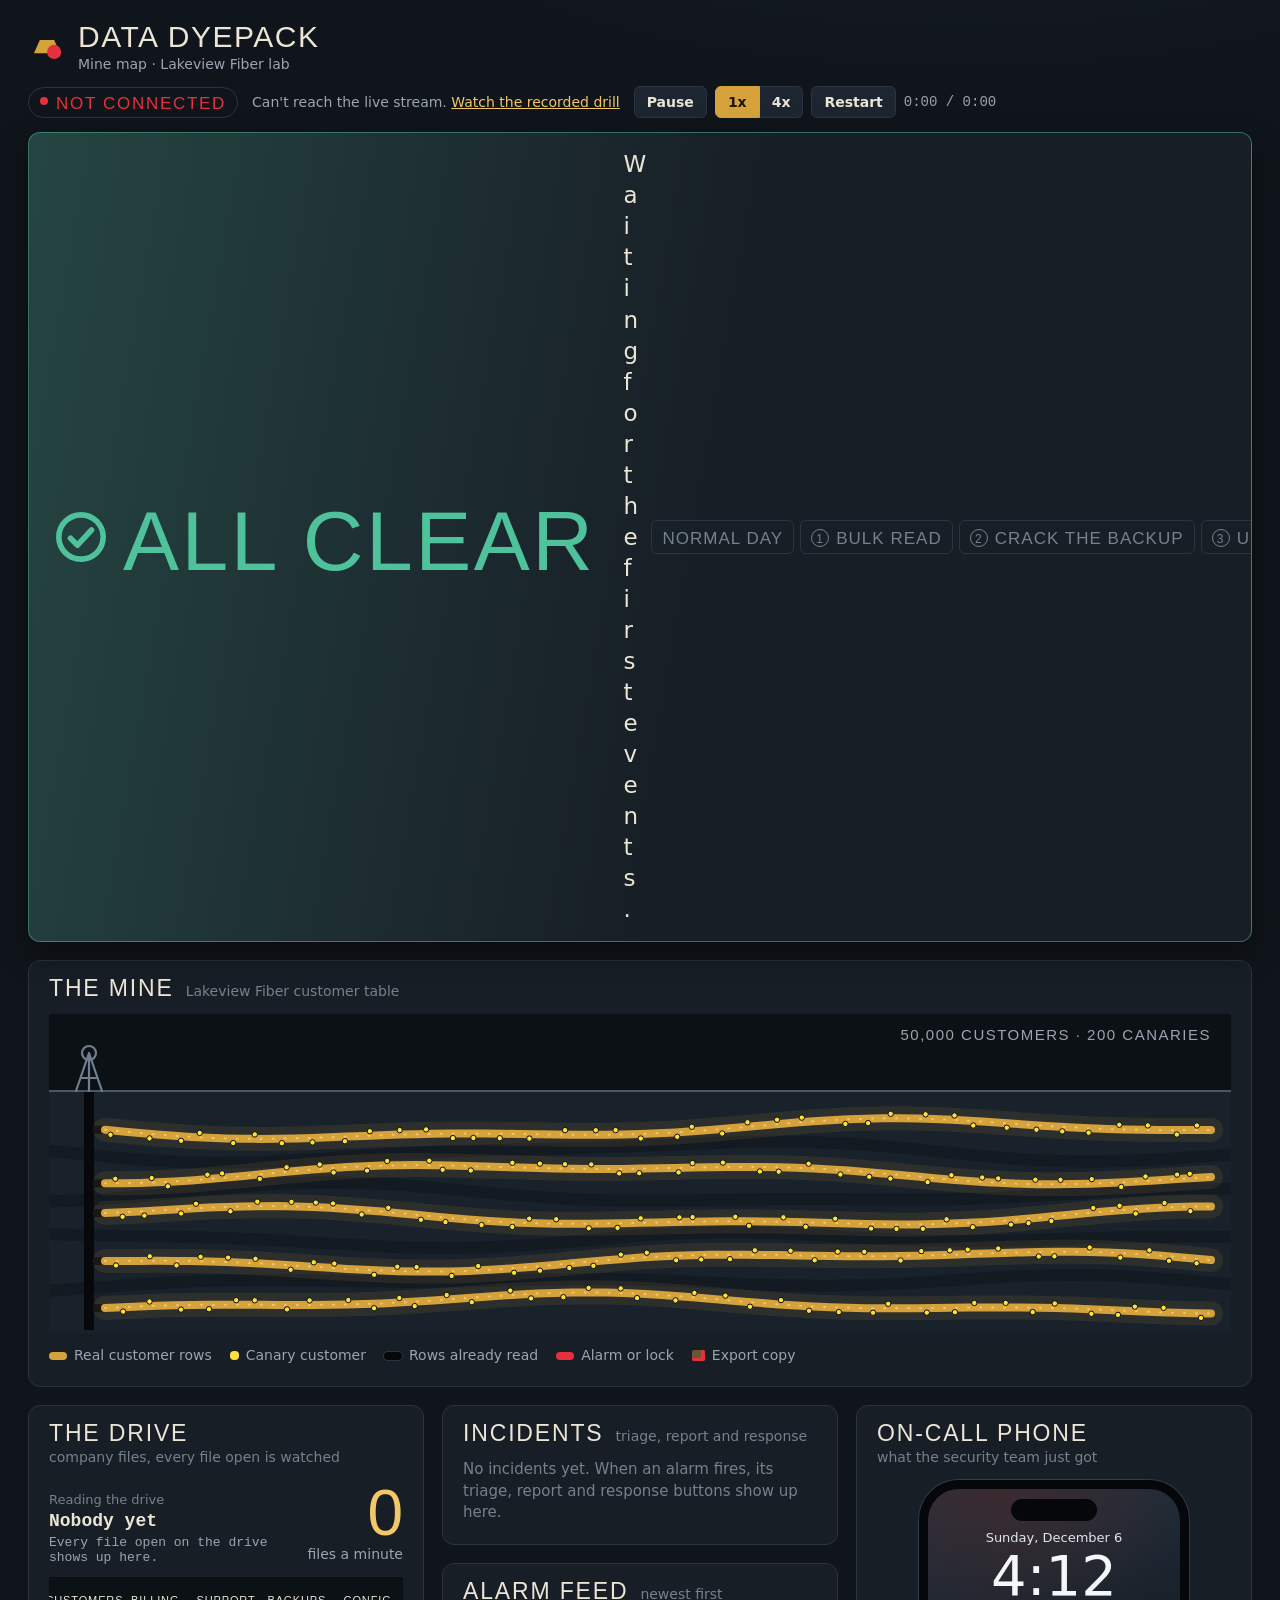
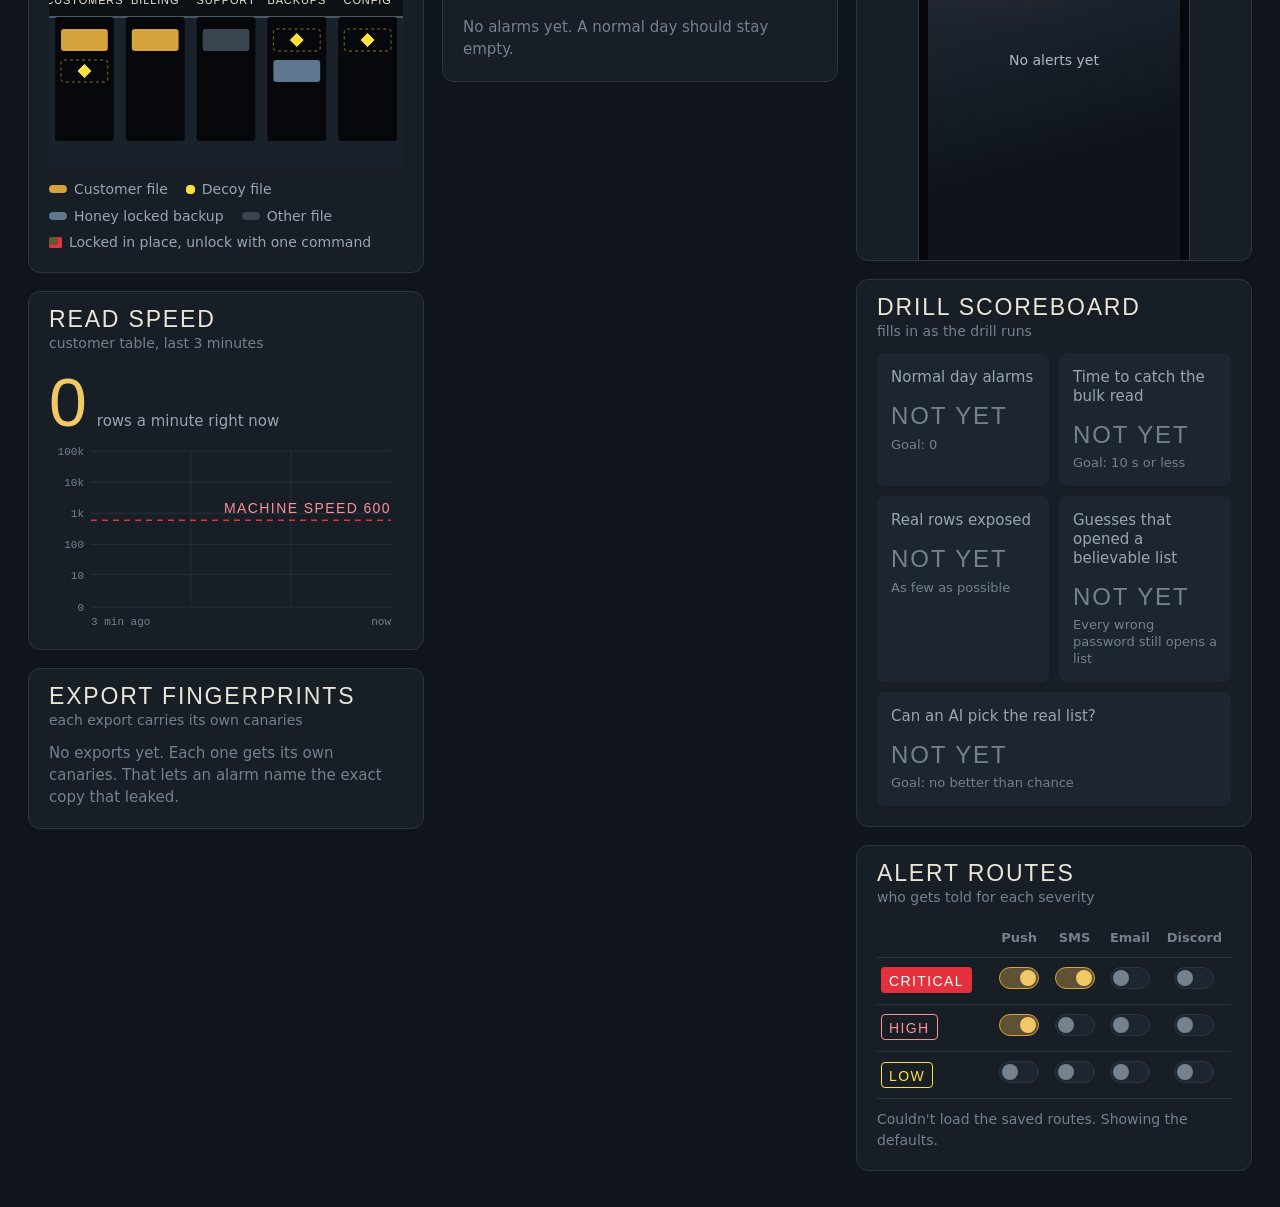
==== dyepack/web/index.html @ f47ebbd5 "feat: add the live mine map" ====
<!doctype html>
<html lang="en">
<head>
  <meta charset="utf-8">
  <meta name="viewport" content="width=device-width, initial-scale=1">
  <title>Data Dyepack mine map</title>
  <meta name="description" content="Live map of a customer table and company drive with canary customers, decoy files, alarms and stained exports.">
  <link rel="icon" href="data:image/svg+xml,%3Csvg xmlns='http://www.w3.org/2000/svg' viewBox='0 0 32 32'%3E%3Crect width='32' height='32' rx='7' fill='%2310151b'/%3E%3Cpath d='M5 22l5-11h12l5 11z' fill='%23d6a23b'/%3E%3Ccircle cx='22' cy='21' r='6' fill='%23e5303d'/%3E%3C/svg%3E">
  <link rel="stylesheet" href="styles.css">
  <script type="module" src="app.js"></script>
</head>
<body>
  <header class="top">
    <div class="brand">
      <svg class="mark" viewBox="0 0 32 32" aria-hidden="true">
        <path class="ingot" d="M5 22l5-11h12l5 11z"/>
        <circle class="dye" cx="22" cy="21" r="6"/>
      </svg>
      <div>
        <h1>Data Dyepack</h1>
        <p>Mine map · Lakeview Fiber lab</p>
      </div>
    </div>
    <div class="mode">
      <span id="conn" class="conn" data-state="connecting">Connecting</span>
      <p id="conn-note" class="conn-note" hidden>Can't reach the live stream. <a href="?replay=1">Watch the recorded drill</a></p>
      <div id="player" class="player" hidden>
        <button id="play" type="button">Pause</button>
        <div class="speeds" role="group" aria-label="Replay speed">
          <button type="button" data-speed="1" aria-pressed="true">1x</button>
          <button type="button" data-speed="4" aria-pressed="false">4x</button>
        </div>
        <button id="restart" type="button">Restart</button>
        <span id="clock" class="clock">0:00 / 0:00</span>
      </div>
    </div>
  </header>

  <section id="status" class="status" data-state="clear" aria-label="Status">
    <div class="lamp" role="status">
      <svg class="icon i-clear" viewBox="0 0 24 24" aria-hidden="true"><circle cx="12" cy="12" r="9.5"/><path d="M7.5 12.5l3 3 6-6.5"/></svg>
      <svg class="icon i-alarm" viewBox="0 0 24 24" aria-hidden="true"><path d="M12 3.5L2.8 19.5h18.4z"/><path d="M12 9.8v4.6M12 17v.4"/></svg>
      <svg class="icon i-locked" viewBox="0 0 24 24" aria-hidden="true"><rect x="5" y="10.5" width="14" height="10" rx="2"/><path d="M8 10.5V7.5a4 4 0 0 1 8 0v3"/></svg>
      <strong id="status-word">All clear</strong>
    </div>
    <p id="status-line" class="status-line" aria-live="polite">Waiting for the first events.</p>
    <ol id="phases" class="phases" aria-label="Drill steps">
      <li data-phase="normal">Normal day</li>
      <li data-phase="heist-1"><b>1</b>Bulk read</li>
      <li data-phase="heist-2"><b>2</b>Crack the backup</li>
      <li data-phase="heist-3"><b>3</b>Use stolen logins</li>
      <li data-phase="agent"><b>4</b>Agent digs the drive</li>
    </ol>
  </section>

  <main class="board">
    <section class="panel mine-panel" aria-labelledby="mine-h">
      <h2 id="mine-h">The mine <small>Lakeview Fiber customer table</small></h2>
      <div id="mine" class="mine"></div>
      <ul class="legend">
        <li><i class="sw gold"></i>Real customer rows</li>
        <li><i class="sw canary"></i>Canary customer</li>
        <li><i class="sw dug"></i>Rows already read</li>
        <li><i class="sw dye"></i>Alarm or lock</li>
        <li><i class="sw crate"></i>Export copy</li>
      </ul>
    </section>

    <div class="cols">
      <div class="col">
        <section class="panel drive-panel" aria-labelledby="drive-h">
          <h2 id="drive-h">The drive <small>company files, every file open is watched</small></h2>
          <div class="proc">
            <div class="proc-who">
              <span class="label">Reading the drive</span>
              <strong id="proc-name">Nobody yet</strong>
              <span id="proc-last" class="who">Every file open on the drive shows up here.</span>
            </div>
            <div class="proc-speed"><strong id="proc-fpm">0</strong><span id="proc-unit">files a minute</span></div>
            <p id="proc-pace" class="pace" hidden></p>
          </div>
          <div id="drive" class="drive"></div>
          <ul class="legend">
            <li><i class="sw gold"></i>Customer file</li>
            <li><i class="sw canary"></i>Decoy file</li>
            <li><i class="sw steel"></i>Honey locked backup</li>
            <li><i class="sw rock"></i>Other file</li>
            <li><i class="sw crate"></i>Locked in place, unlock with one command</li>
          </ul>
        </section>

        <section class="panel speed-panel" aria-labelledby="speed-h">
          <h2 id="speed-h">Read speed <small>customer table, last 3 minutes</small></h2>
          <div class="now"><strong id="rate">0</strong><span>rows a minute right now</span></div>
          <div id="chart" class="chart"></div>
        </section>

        <section class="panel prints-panel" aria-labelledby="prints-h">
          <h2 id="prints-h">Export fingerprints <small>each export carries its own canaries</small></h2>
          <ol id="prints" class="prints"></ol>
          <p id="prints-empty" class="empty">No exports yet. Each one gets its own canaries. That lets an alarm name the exact copy that leaked.</p>
        </section>
      </div>

      <div class="col">
        <section class="panel incident-panel" aria-labelledby="inc-h">
          <h2 id="inc-h">Incidents <small>triage, report and response</small></h2>
          <div id="incidents" class="incidents"></div>
        </section>

        <section class="panel feed-panel" aria-labelledby="feed-h">
          <h2 id="feed-h">Alarm feed <small>newest first</small></h2>
          <ol id="feed" class="feed"></ol>
          <p id="feed-empty" class="empty">No alarms yet. A normal day should stay empty.</p>
        </section>
      </div>

      <div class="col">
        <section class="panel phone-panel" aria-labelledby="phone-h">
          <h2 id="phone-h">On-call phone <small>what the security team just got</small></h2>
          <div class="phone">
            <p id="phone-date" class="phone-date"></p>
            <p id="phone-time" class="phone-time"></p>
            <ol id="phone-notes" class="phone-notes"></ol>
            <p id="phone-empty" class="phone-empty">No alerts yet</p>
          </div>
        </section>

        <section class="panel score-panel" aria-labelledby="score-h">
          <h2 id="score-h">Drill scoreboard <small>fills in as the drill runs</small></h2>
          <div class="tiles">
            <div class="tile" id="t-normal_alarms"><span class="k">Normal day alarms</span><b class="v wait">Not yet</b><span class="n">Goal: 0</span></div>
            <div class="tile" id="t-detect_seconds"><span class="k">Time to catch the bulk read</span><b class="v wait">Not yet</b><span class="n">Goal: 10 s or less</span></div>
            <div class="tile" id="t-rows_exposed"><span class="k">Real rows exposed</span><b class="v wait">Not yet</b><span class="n">As few as possible</span></div>
            <div class="tile" id="t-guesses_cracked"><span class="k">Guesses that opened a believable list</span><b class="v wait">Not yet</b><span class="n">Every wrong password still opens a list</span></div>
            <div class="tile" id="t-ai_pick"><span class="k">Can an AI pick the real list?</span><b class="v wait">Not yet</b><span class="n">Goal: no better than chance</span></div>
          </div>
        </section>

        <section class="panel routes-panel" aria-labelledby="routes-h">
          <h2 id="routes-h">Alert routes <small>who gets told for each severity</small></h2>
          <table class="routes">
            <thead><tr><th scope="col"><span class="sr">Severity</span></th><th scope="col">Push</th><th scope="col">SMS</th><th scope="col">Email</th><th scope="col">Discord</th></tr></thead>
            <tbody id="routes-body"></tbody>
          </table>
          <p id="routes-note" class="empty routes-note"></p>
        </section>
      </div>
    </div>
  </main>

  <div id="bloom" class="bloom" aria-hidden="true"></div>
  <div class="dye-edge" aria-hidden="true"></div>
  <p id="toast" class="toast" role="status" hidden></p>
</body>
</html>
---- dyepack/web/styles.css ----
:root {
  --ground: #10151b;
  --panel: #171e26;
  --panel-2: #1d2630;
  --line: #2a3541;
  --quartz: #ebe5d6;
  --muted: #9aa5b1;
  --faint: #75818d;
  --gold: #d6a23b;
  --gold-hi: #f2c766;
  --canary: #ffe03a;
  --dye: #e5303d;
  --dye-soft: #ff8f97;
  --patina: #4fc29b;
  --steel: #8fb1da;
  --wood: #6c5334;
  --pit: #06080b;
  --sign: "DIN Condensed", "Bahnschrift Condensed", "Bahnschrift", "Avenir Next Condensed", "Roboto Condensed", "Arial Narrow", sans-serif;
  --body: system-ui, -apple-system, "Segoe UI", Roboto, "Helvetica Neue", Arial, sans-serif;
  --mono: ui-monospace, "SF Mono", Menlo, Consolas, monospace;
  color-scheme: dark;
}

* { box-sizing: border-box; }
html { scroll-padding-top: 150px; }

body {
  margin: 0;
  min-height: 100vh;
  background: radial-gradient(1100px 520px at 75% -10%, #1a232e, transparent 70%), var(--ground);
  color: var(--quartz);
  font: 16px/1.45 var(--body);
  -webkit-font-smoothing: antialiased;
}

:focus-visible { outline: 2px solid var(--gold-hi); outline-offset: 2px; }
.sr { position: absolute; width: 1px; height: 1px; overflow: hidden; clip: rect(0 0 0 0); white-space: nowrap; }

/* header */
.top {
  display: flex;
  flex-wrap: wrap;
  align-items: center;
  justify-content: space-between;
  gap: 12px 24px;
  padding: 18px 28px 14px;
}
.brand { display: flex; align-items: center; gap: 12px; }
.mark { width: 38px; height: 38px; flex: none; }
.mark .ingot { fill: var(--gold); }
.mark .dye { fill: var(--dye); }
.brand h1 { margin: 0; padding-top: 4px; font: 400 30px/1 var(--sign); letter-spacing: .05em; text-transform: uppercase; }
.brand p { margin: 2px 0 0; color: var(--muted); font-size: 14px; }

.mode { display: flex; flex-wrap: wrap; align-items: center; gap: 10px 14px; }
.conn {
  position: relative;
  padding: 7px 11px 5px 27px;
  border: 1px solid var(--line);
  border-radius: 999px;
  color: var(--muted);
  font: 400 17px/1 var(--sign);
  letter-spacing: .1em;
  text-transform: uppercase;
}
.conn::before {
  content: "";
  position: absolute;
  left: 11px;
  top: 50%;
  width: 8px;
  height: 8px;
  margin-top: -5px;
  border-radius: 50%;
  background: currentColor;
}
.conn[data-state="live"] { color: var(--patina); }
.conn[data-state="replay"] { color: var(--gold-hi); }
.conn[data-state="retry"], .conn[data-state="down"] { color: var(--dye); }
.conn-note { margin: 0; color: var(--muted); font-size: 14px; }
.conn-note a { color: var(--gold-hi); }

.player { display: flex; flex-wrap: wrap; align-items: center; gap: 8px; }
.player button, .act {
  padding: 8px 12px;
  border: 1px solid var(--line);
  border-radius: 6px;
  background: var(--panel-2);
  color: var(--quartz);
  font: 600 14px/1 var(--body);
  cursor: pointer;
}
.player button:hover, .act:hover:not(:disabled) { border-color: var(--muted); }
.speeds { display: flex; }
.speeds button:first-child { border-radius: 6px 0 0 6px; }
.speeds button:last-child { border-left: 0; border-radius: 0 6px 6px 0; }
.speeds button[aria-pressed="true"] { border-color: var(--gold); background: var(--gold); color: #1d1405; }
.clock { min-width: 96px; color: var(--muted); font: 14px var(--mono); font-variant-numeric: tabular-nums; }

/* status band: the one loud thing on the page */
.status {
  --c: var(--patina);
  position: sticky;
  top: 10px;
  z-index: 5;
  overflow: hidden;
  display: grid;
  grid-template-columns: auto minmax(0, 1fr) auto;
  align-items: center;
  gap: 10px 28px;
  margin: 0 28px;
  padding: 16px 24px;
  border: 1px solid color-mix(in srgb, var(--c) 50%, transparent);
  border-radius: 12px;
  background: linear-gradient(100deg, color-mix(in srgb, var(--c) 24%, var(--panel)), var(--panel) 55%);
  box-shadow: 0 12px 32px rgba(0, 0, 0, .45);
}
.status[data-state="locked"] { --c: var(--steel); }
.status[data-state="alarm"] {
  --c: var(--dye);
  background: linear-gradient(100deg, var(--dye), color-mix(in srgb, var(--dye) 45%, var(--panel)) 70%);
}
.status > * { position: relative; z-index: 1; }
.status::before {
  content: "";
  position: absolute;
  inset: -60% -10%;
  background: radial-gradient(circle at 12% 50%, #ff4d58 0 14%, transparent 42%);
  opacity: 0;
  pointer-events: none;
}
.status.burst::before { animation: burst 1.2s ease-out; }
@keyframes burst {
  from { opacity: 1; transform: scale(.3); }
  to { opacity: 0; transform: scale(1.8); }
}

.lamp { display: flex; align-items: center; gap: 14px; color: var(--c); }
.status[data-state="alarm"] .lamp { color: #fff; }
.lamp strong { padding-top: 8px; font: 400 84px/.9 var(--sign); letter-spacing: .03em; text-transform: uppercase; white-space: nowrap; }
.icon { display: none; width: 56px; height: 56px; fill: none; stroke: currentColor; stroke-width: 2.4; stroke-linecap: round; stroke-linejoin: round; }
.status[data-state="clear"] .i-clear,
.status[data-state="alarm"] .i-alarm,
.status[data-state="locked"] .i-locked { display: block; }
.status[data-state="alarm"] .i-alarm { animation: throb 1s ease-in-out infinite; }
@keyframes throb { 50% { transform: scale(1.12); } }
.status-line { margin: 0; font-size: 23px; line-height: 1.35; overflow-wrap: anywhere; }

.phases { display: flex; gap: 6px; margin: 0; padding: 0; list-style: none; }
.phases li {
  display: flex;
  align-items: center;
  gap: 7px;
  padding: 8px 10px 6px;
  border: 1px solid var(--line);
  border-radius: 6px;
  color: var(--faint);
  font: 400 17px/1 var(--sign);
  letter-spacing: .06em;
  text-transform: uppercase;
  white-space: nowrap;
}
.phases b {
  display: inline-grid;
  place-items: center;
  width: 18px;
  height: 18px;
  padding-top: 2px;
  border: 1px solid currentColor;
  border-radius: 50%;
  font-weight: 400;
  font-size: 12px;
}
.phases li[data-state="now"] { border-color: var(--quartz); background: rgba(255, 255, 255, .09); color: var(--quartz); }
.phases li[data-state="done"] { color: var(--muted); }
.phases li[data-state="done"]::after { content: "✓"; color: var(--patina); font: 600 14px/1 var(--body); }
.status[data-state="alarm"] .phases li { border-color: rgba(255, 255, 255, .35); color: rgba(255, 255, 255, .72); }
.status[data-state="alarm"] .phases li[data-state="now"] { border-color: #fff; color: #fff; }
.status[data-state="alarm"] .phases li[data-state="done"]::after { color: #fff; }

/* the burst moment */
.bloom {
  position: fixed;
  inset: 0;
  z-index: 6;
  opacity: 0;
  background: radial-gradient(circle at 14% 14%, rgba(229, 48, 61, .6), rgba(229, 48, 61, .22) 32%, transparent 66%);
  transform-origin: 14% 14%;
  pointer-events: none;
}
.bloom.go { animation: bloom 1.3s ease-out; }
@keyframes bloom {
  0% { opacity: 0; transform: scale(.35); }
  15% { opacity: 1; }
  100% { opacity: 0; transform: scale(1.5); }
}
.dye-edge { position: fixed; inset: 0; z-index: 4; pointer-events: none; transition: box-shadow .5s; }
body[data-mood="alarm"] .dye-edge {
  box-shadow: inset 0 0 90px 12px color-mix(in srgb, var(--dye) 55%, transparent);
  animation: seep 2.4s ease-in-out infinite;
}
@keyframes seep { 50% { box-shadow: inset 0 0 60px 4px color-mix(in srgb, var(--dye) 35%, transparent); } }
.boom { fill: none; stroke: var(--dye); stroke-width: 5; opacity: 0; transform-box: fill-box; transform-origin: center; animation: boom 1.2s ease-out; }
@keyframes boom {
  from { opacity: 1; transform: scale(.4); }
  to { opacity: 0; transform: scale(5); }
}
.tile.pop .v { transform-origin: left center; animation: pop .55s cubic-bezier(.2, 1.4, .4, 1); }
@keyframes pop { from { opacity: 0; transform: scale(.5); } }

/* board */
.board { display: grid; gap: 18px; padding: 18px 28px 36px; }
.cols { display: grid; grid-template-columns: repeat(3, minmax(0, 1fr)); align-items: start; gap: 18px; }
.col { display: grid; gap: 18px; min-width: 0; }

.panel { min-width: 0; padding: 16px 20px 20px; border: 1px solid var(--line); border-radius: 12px; background: var(--panel); }
.panel h2 {
  display: flex;
  flex-wrap: wrap;
  align-items: baseline;
  gap: 4px 12px;
  margin: 0 0 14px;
  font: 400 23px/1 var(--sign);
  letter-spacing: .08em;
  text-transform: uppercase;
}
.panel h2 small { color: var(--faint); font: 14px/1.2 var(--body); letter-spacing: 0; text-transform: none; }
.empty { margin: 0; color: var(--faint); font-size: 15px; }

.legend { display: flex; flex-wrap: wrap; gap: 6px 18px; margin: 12px 0 0; padding: 0; list-style: none; color: var(--muted); font-size: 14px; }
.legend li { display: flex; align-items: center; gap: 7px; }
.sw { display: inline-block; width: 18px; height: 8px; border-radius: 4px; }
.sw.gold { background: var(--gold); }
.sw.canary { width: 9px; height: 9px; background: var(--canary); }
.sw.dug { background: var(--pit); box-shadow: 0 0 0 1px var(--line); }
.sw.dye { background: var(--dye); }
.sw.steel { background: #5f7690; }
.sw.rock { background: #3a4552; }
.sw.crate { width: 13px; height: 11px; border-radius: 2px; background: var(--wood); box-shadow: inset -4px -3px 0 var(--dye); }

/* shared bits of the two mine drawings */
.sky { fill: #0c1116; }
.rock { fill: #19212a; }
.ground { stroke: #4a5866; stroke-width: 2; }
.shaft { fill: var(--pit); }
.crate .box { fill: var(--wood); stroke: #3d2f1d; stroke-width: 1.5; }
.crate .plank { stroke: #4f3d26; stroke-width: 1.2; }
.crate .stain { fill: var(--dye); opacity: 0; transform-box: fill-box; transform-origin: center; }
.crate.leaked .stain, .file.sealed .stain { opacity: .92; animation: splat .6s cubic-bezier(.2, 1.6, .4, 1); }
@keyframes splat { from { transform: scale(.1); } }

/* the mine */
.mine { min-height: 250px; }
.mine svg, .drive svg { display: block; width: 100%; height: auto; }
.strata { fill: none; stroke: #131a22; stroke-width: 12; }
.adit { stroke: var(--pit); stroke-width: 8; }
.headframe { fill: none; stroke: #6f7f8f; stroke-width: 2.2; stroke-linecap: round; stroke-linejoin: round; }
.vein-glow { fill: none; stroke: var(--gold); stroke-width: 24; stroke-linecap: round; opacity: .1; }
.vein { fill: none; stroke: var(--gold); stroke-width: 8; stroke-linecap: round; }
.vein-fleck { fill: none; stroke: var(--gold-hi); stroke-width: 2; stroke-linecap: round; stroke-dasharray: 1 11; }
.narrow .vein { stroke-width: 5; }
.narrow .vein-glow { stroke-width: 14; }
.dug { fill: none; stroke: var(--pit); stroke-width: 15; stroke-linecap: round; }
.narrow .dug { stroke-width: 10; }
.head.digging { fill: var(--quartz); }
.head.alarmed, .head.locked, .gate { fill: var(--dye); }
.tag { font: 600 12px var(--mono); paint-order: stroke; stroke: var(--pit); stroke-width: 4px; stroke-linejoin: round; fill: var(--dye-soft); }
.canary { fill: var(--canary); stroke: #0b0f13; stroke-width: 1; }
.canary.hit { fill: #fff7c4; stroke: var(--dye); stroke-width: 1.8; }
.canary.flash, .file.fired .mark { animation: chirp 1.4s ease-out; transform-box: fill-box; transform-origin: center; }
@keyframes chirp {
  15% { transform: scale(3.2); fill: #fff; }
  100% { transform: scale(1); }
}
.sky-label { fill: var(--muted); font: 400 15px/1 var(--sign); letter-spacing: .1em; text-transform: uppercase; }
.narrow .sky-label { font-size: 12px; }
.crate .stencil { fill: #ecd9ae; font: 400 13px/1 var(--sign); letter-spacing: .06em; }
.narrow .crate .stencil { font-size: 10px; }
.crate .note { fill: var(--dye); font: 400 15px/1 var(--sign); letter-spacing: .1em; }
.narrow .crate .note { font-size: 12px; }
.crate.cracking .box { stroke: var(--gold-hi); }
.crate.cracking .note { fill: var(--gold-hi); animation: blink 1s steps(2, start) infinite; }
@keyframes blink { 50% { opacity: .35; } }

/* the drive */
.proc { display: grid; grid-template-columns: minmax(0, 1fr) auto; align-items: end; gap: 4px 16px; margin-bottom: 12px; }
.proc .label { display: block; color: var(--faint); font-size: 13px; }
.proc-who strong { display: block; font: 600 18px/1.3 var(--mono); overflow-wrap: anywhere; }
.proc-who .who { display: block; margin-top: 2px; }
.proc-speed { text-align: right; }
.proc-speed strong { display: block; padding-top: 5px; color: var(--gold-hi); font: 400 64px/.9 var(--sign); font-variant-numeric: tabular-nums; }
.proc-speed strong.over { color: var(--dye); }
.proc-speed span { color: var(--muted); font-size: 14px; }
.pace { grid-column: 1 / -1; margin: 6px 0 0; font-weight: 600; }
.pace[data-pace="machine"] { color: var(--dye-soft); }
.pace[data-pace="human"] { color: var(--patina); }
.drive { min-height: 190px; }
.sign { fill: var(--quartz); font: 400 14px/1 var(--sign); letter-spacing: .08em; text-transform: uppercase; }
.narrow .sign { font-size: 11px; }
.file .ore { fill: #3a4552; }
.file.data .ore { fill: var(--gold); }
.file.locked .ore { fill: #5f7690; }
.file.decoy .ore { fill: none; stroke: color-mix(in srgb, var(--canary) 50%, transparent); stroke-dasharray: 3 3; }
.file .mark { display: none; fill: var(--canary); stroke: #0b0f13; stroke-width: 1; }
.file.decoy .mark { display: inline; }
.file.opened .ore { stroke: #fff; stroke-width: 1.5; stroke-dasharray: none; }
.file.fired .ore { stroke: var(--dye); stroke-width: 2; stroke-dasharray: none; }
.file.fired .mark { fill: #fff7c4; stroke: var(--dye); stroke-width: 2; }
.file.ping .ore { animation: ping .8s ease-out; }
@keyframes ping { 25% { filter: brightness(1.9) drop-shadow(0 0 6px #fff); } }
.file .crate { display: none; }
.file.sealed .crate { display: inline; }
.file.sealed .ore { display: none; }
.file .dye-tag { display: none; fill: #fff; font: 400 11px/1 var(--sign); letter-spacing: .08em; paint-order: stroke; stroke: #3d2f1d; stroke-width: 3px; }
.file.sealed .dye-tag { display: inline; }
.narrow .file .dye-tag { font-size: 9px; }
.sealed-tag { display: none; fill: var(--dye); font: 400 13px/1 var(--sign); letter-spacing: .12em; }
.folder.sealed .sealed-tag { display: inline; }
.folder.sealed .sign { fill: var(--dye-soft); }
.folder.sealed .shaft { stroke: var(--dye); stroke-width: 2; }
.ring { fill: none; stroke: var(--dye); stroke-width: 6; opacity: 0; transform-box: fill-box; transform-origin: center; }
.folder.burst .ring { animation: ring 1.1s ease-out; }
@keyframes ring {
  from { opacity: 1; transform: scale(.3); }
  to { opacity: 0; transform: scale(4); }
}

/* read speed */
.now { display: flex; flex-wrap: wrap; align-items: baseline; gap: 4px 10px; margin-bottom: 6px; }
.now strong { padding-top: 6px; color: var(--gold-hi); font: 400 68px/.9 var(--sign); font-variant-numeric: tabular-nums; }
.now strong.over { color: var(--dye); }
.now span { color: var(--muted); font-size: 15px; }
.chart { height: 190px; }
.chart svg { display: block; }
.chart .grid { stroke: #25303b; stroke-width: 1; }
.chart .tick { fill: var(--faint); font: 11px var(--mono); }
.chart .limit { stroke: var(--dye); stroke-width: 1.5; stroke-dasharray: 6 5; }
.chart .limit-label { fill: var(--dye-soft); font: 400 14px/1 var(--sign); letter-spacing: .1em; text-transform: uppercase; }
.chart .line { fill: none; stroke-width: 2.5; stroke-linejoin: round; }
.chart .area { opacity: .22; }

/* chips, used everywhere */
.chip { padding: 5px 7px 3px; border: 1px solid currentColor; border-radius: 4px; font: 400 14px/1 var(--sign); letter-spacing: .1em; text-transform: uppercase; white-space: nowrap; }
.chip.critical, .chip.leaked, .chip.sealed { border-color: var(--dye); background: var(--dye); color: #fff; }
.chip.high { color: var(--dye-soft); }
.chip.low { color: var(--canary); }
.chip.info, .chip.src-template { color: var(--muted); }
.chip.lock, .chip.action { border-color: var(--steel); background: var(--steel); color: #0e1620; }
.chip.clean { color: var(--patina); }
.chip.src-databricks { color: var(--gold-hi); }

/* alarm feed */
.feed { display: grid; gap: 10px; max-height: 560px; margin: 0; padding: 0 4px 0 0; overflow: auto; list-style: none; }
.item { --c: var(--line); padding: 10px 14px 12px; border-left: 4px solid var(--c); border-radius: 4px 8px 8px 4px; background: var(--panel-2); }
.item.high, .item.critical, .item.sealed { --c: var(--dye); }
.item.low { --c: var(--canary); }
.item.lock, .item.action { --c: var(--steel); }
.item.new, .note.new { animation: drop .45s ease-out; }
@keyframes drop { from { opacity: 0; transform: translateY(-8px); } }
.item-top { display: flex; align-items: center; gap: 10px; margin-bottom: 6px; }
.item-top time { margin-left: auto; color: var(--faint); font: 13px var(--mono); }
.inc { color: var(--muted); font: 13px var(--mono); }
.what { margin: 0; font-size: 18px; font-weight: 600; line-height: 1.3; }
.why { margin: 4px 0 0; color: #d9d3c4; font-size: 15px; }
.who { margin: 6px 0 0; color: var(--muted); font: 13px var(--mono); overflow-wrap: anywhere; }

/* incidents: triage, report, respond */
.incidents { display: grid; gap: 14px; }
.incident { display: grid; gap: 12px; }
.incident.dismissed { opacity: .6; }
.inc-head { display: flex; flex-wrap: wrap; align-items: center; gap: 8px 10px; }
.inc-head strong { padding-top: 3px; font: 400 30px/1 var(--sign); letter-spacing: .04em; text-transform: uppercase; }
.inc-state { margin-left: auto; color: var(--muted); font-size: 14px; }
.triage { padding: 12px 14px 14px; border: 1px solid var(--line); border-radius: 8px; background: var(--panel-2); }
.triage-title { margin: 0 0 10px; color: var(--gold-hi); font: 400 16px/1 var(--sign); letter-spacing: .12em; text-transform: uppercase; }
.facts { display: grid; grid-template-columns: max-content minmax(0, 1fr); gap: 7px 14px; margin: 0; }
.facts dt { padding-top: 2px; color: var(--faint); font-size: 13px; }
.facts dd { margin: 0; font-size: 15px; line-height: 1.35; }
.facts dd.machine { color: var(--dye-soft); font-size: 18px; font-weight: 600; }
.facts dd.human { color: var(--patina); }
.meta { display: flex; flex-wrap: wrap; align-items: center; gap: 8px 12px; color: var(--faint); font: 13px var(--mono); }
.report h3 { margin: 10px 0 8px; font-size: 20px; line-height: 1.25; }
.report p { margin: 0; color: #d9d3c4; line-height: 1.55; white-space: pre-line; }
.respond { display: flex; flex-wrap: wrap; gap: 8px; }
.act.lock, .act.revoke { border-color: color-mix(in srgb, var(--dye) 55%, var(--line)); }
.act.suggested { border-color: var(--gold); color: var(--gold-hi); }
.act:disabled { cursor: default; color: var(--faint); }
.act.done { border-color: color-mix(in srgb, var(--patina) 50%, var(--line)); color: var(--patina); }
details.incident { padding-top: 12px; border-top: 1px solid var(--line); }
details.incident > summary { color: var(--muted); font-size: 14px; cursor: pointer; }
details.incident[open] > summary { margin-bottom: 4px; }

/* on-call phone */
.phone-panel { padding-bottom: 0; overflow: hidden; }
.phone {
  position: relative;
  width: min(270px, 100%);
  height: 380px;
  margin: 0 auto;
  padding: 40px 12px 0;
  border: 9px solid #05070a;
  border-bottom: 0;
  border-radius: 40px 40px 0 0;
  background: radial-gradient(260px 200px at 30% 0%, #3b2a2f, transparent 70%), linear-gradient(165deg, #263240, #0f141a 70%);
  box-shadow: 0 0 0 1px #313d4a;
}
.phone::before {
  content: "";
  position: absolute;
  top: 10px;
  left: 50%;
  width: 86px;
  height: 22px;
  margin-left: -43px;
  border-radius: 12px;
  background: #05070a;
}
.phone-date { margin: 0; color: #dfe6ee; font-size: 13px; text-align: center; }
.phone-time { margin: 0 0 14px; color: #f4f7fa; font: 300 56px/1.05 var(--body); text-align: center; font-variant-numeric: tabular-nums; }
.phone-notes { display: grid; gap: 8px; margin: 0; padding: 0; list-style: none; }
.note { padding: 9px 11px 10px; border-radius: 14px; background: rgba(235, 240, 245, .14); color: #f4f7fa; }
.note-top { display: flex; justify-content: space-between; gap: 8px; color: #c9d2db; font-size: 11px; letter-spacing: .04em; text-transform: uppercase; }
.note-top .app::before { content: ""; display: inline-block; width: 12px; height: 12px; margin-right: 6px; border-radius: 3px; background: var(--dye); vertical-align: -2px; }
.note.sms .app::before { background: var(--patina); }
.note.email .app::before { background: var(--steel); }
.note.discord .app::before { background: #7f8cff; }
.note-title { margin: 4px 0 2px; font-size: 14px; font-weight: 600; }
.note-body { display: -webkit-box; margin: 0; overflow: hidden; color: #e6ebf0; font-size: 13px; line-height: 1.35; -webkit-line-clamp: 3; -webkit-box-orient: vertical; }
.note-status { margin: 6px 0 0; color: #aeb9c4; font-size: 11px; }
.note.failed .note-status { color: var(--dye-soft); }
.phone-empty { margin: 30px 0 0; color: #aeb9c4; font-size: 14px; text-align: center; }

/* drill scoreboard */
.tiles { display: grid; grid-template-columns: repeat(2, minmax(0, 1fr)); gap: 10px; }
.tile {
  display: flex;
  flex-direction: column;
  gap: 6px;
  padding: 12px 14px 14px;
  border-top: 3px solid transparent;
  border-radius: 8px;
  background: var(--panel-2);
}
.tile:last-child { grid-column: 1 / -1; }
.tile .k { color: var(--muted); font-size: 15px; line-height: 1.25; }
.tile .v { padding-top: 6px; font: 400 66px/.9 var(--sign); font-variant-numeric: tabular-nums; }
.tile .v.wait { padding: 12px 0 4px; color: var(--faint); font-size: 24px; letter-spacing: .08em; text-transform: uppercase; }
.tile .n { color: var(--faint); font-size: 13px; line-height: 1.3; }
.tile[data-verdict="pass"] { border-top-color: var(--patina); }
.tile[data-verdict="pass"] .v { color: var(--patina); }
.tile[data-verdict="fail"] { border-top-color: var(--dye); }
.tile[data-verdict="fail"] .v { color: var(--dye); }

/* alert routes */
.routes { width: 100%; border-collapse: collapse; }
.routes th, .routes td { padding: 9px 4px; border-bottom: 1px solid var(--line); text-align: center; }
.routes thead th { color: var(--faint); font-size: 13px; font-weight: 600; }
.routes tbody th { text-align: left; }
.switch { position: relative; display: inline-block; width: 40px; height: 22px; cursor: pointer; }
.switch input { position: absolute; inset: 0; width: 100%; height: 100%; margin: 0; opacity: 0; cursor: pointer; }
.switch span { position: absolute; inset: 0; border: 1px solid var(--line); border-radius: 999px; background: var(--panel-2); transition: background .15s; }
.switch span::after { content: ""; position: absolute; top: 2px; left: 2px; width: 16px; height: 16px; border-radius: 50%; background: var(--faint); transition: transform .15s; }
.switch input:checked + span { border-color: var(--gold); background: color-mix(in srgb, var(--gold) 35%, var(--panel-2)); }
.switch input:checked + span::after { background: var(--gold-hi); transform: translateX(18px); }
.switch input:focus-visible + span { outline: 2px solid var(--gold-hi); outline-offset: 2px; }
.routes-note { margin-top: 10px; font-size: 14px; }

/* export fingerprints */
.prints { display: grid; grid-template-columns: repeat(auto-fill, minmax(220px, 1fr)); gap: 10px; margin: 0; padding: 0; list-style: none; }
.print { padding: 12px 14px; border-left: 4px solid var(--wood); border-radius: 4px 8px 8px 4px; background: var(--panel-2); }
.print.leaked { border-left-color: var(--dye); background: color-mix(in srgb, var(--dye) 12%, var(--panel-2)); }
.print-top { display: flex; align-items: center; justify-content: space-between; gap: 10px; }
.print-top strong { padding-top: 3px; font: 400 28px/1 var(--sign); letter-spacing: .04em; text-transform: uppercase; }
.print p { margin: 6px 0 0; font-size: 15px; }
.print .who { font-size: 13px; }
.print .trace { color: var(--dye-soft); font-weight: 600; }

.toast {
  position: fixed;
  left: 50%;
  bottom: 20px;
  z-index: 10;
  max-width: calc(100% - 32px);
  margin: 0;
  padding: 10px 16px;
  border-radius: 8px;
  background: var(--quartz);
  color: var(--ground);
  font-weight: 600;
  box-shadow: 0 8px 24px rgba(0, 0, 0, .45);
  transform: translateX(-50%);
}

/* smaller screens */
@media (max-width: 1180px) {
  .status { grid-template-columns: auto minmax(0, 1fr); }
  .phases { grid-column: 1 / -1; }
}
@media (max-width: 1100px) {
  .cols { display: flex; flex-direction: column; }
  .col { display: contents; }
  .score-panel { order: 1; }
  .drive-panel { order: 2; }
  .incident-panel { order: 3; }
  .phone-panel { order: 4; }
  .feed-panel { order: 5; }
  .speed-panel { order: 6; }
  .prints-panel { order: 7; }
  .routes-panel { order: 8; }
}
@media (max-width: 860px) {
  .top { padding: 14px 16px 12px; }
  html { scroll-padding-top: 16px; }
  .status { position: relative; top: auto; grid-template-columns: minmax(0, 1fr); gap: 10px; margin: 0 16px; padding: 14px 16px; }
  .phases { flex-wrap: wrap; }
  .lamp strong { font-size: 58px; }
  .icon { width: 44px; height: 44px; }
  .status-line { font-size: 18px; }
  .board, .cols { gap: 14px; }
  .board { padding: 14px 16px 28px; }
  .feed { max-height: 440px; }
}
@media (max-width: 480px) {
  .panel { padding: 14px 14px 16px; }
  .phone-panel { padding-bottom: 0; }
  .brand h1 { font-size: 26px; }
  .tile .v { font-size: 50px; }
  .now strong, .proc-speed strong { font-size: 54px; }
  .phases li { padding: 7px 8px 5px; font-size: 14px; }
  .facts { grid-template-columns: minmax(0, 1fr); gap: 2px; }
  .proc { grid-template-columns: minmax(0, 1fr); }
  .proc-speed { text-align: left; }
  .facts dd { margin-bottom: 6px; }
}

@media (prefers-reduced-motion: reduce) {
  *, *::before, *::after { animation: none !important; transition: none !important; }
}
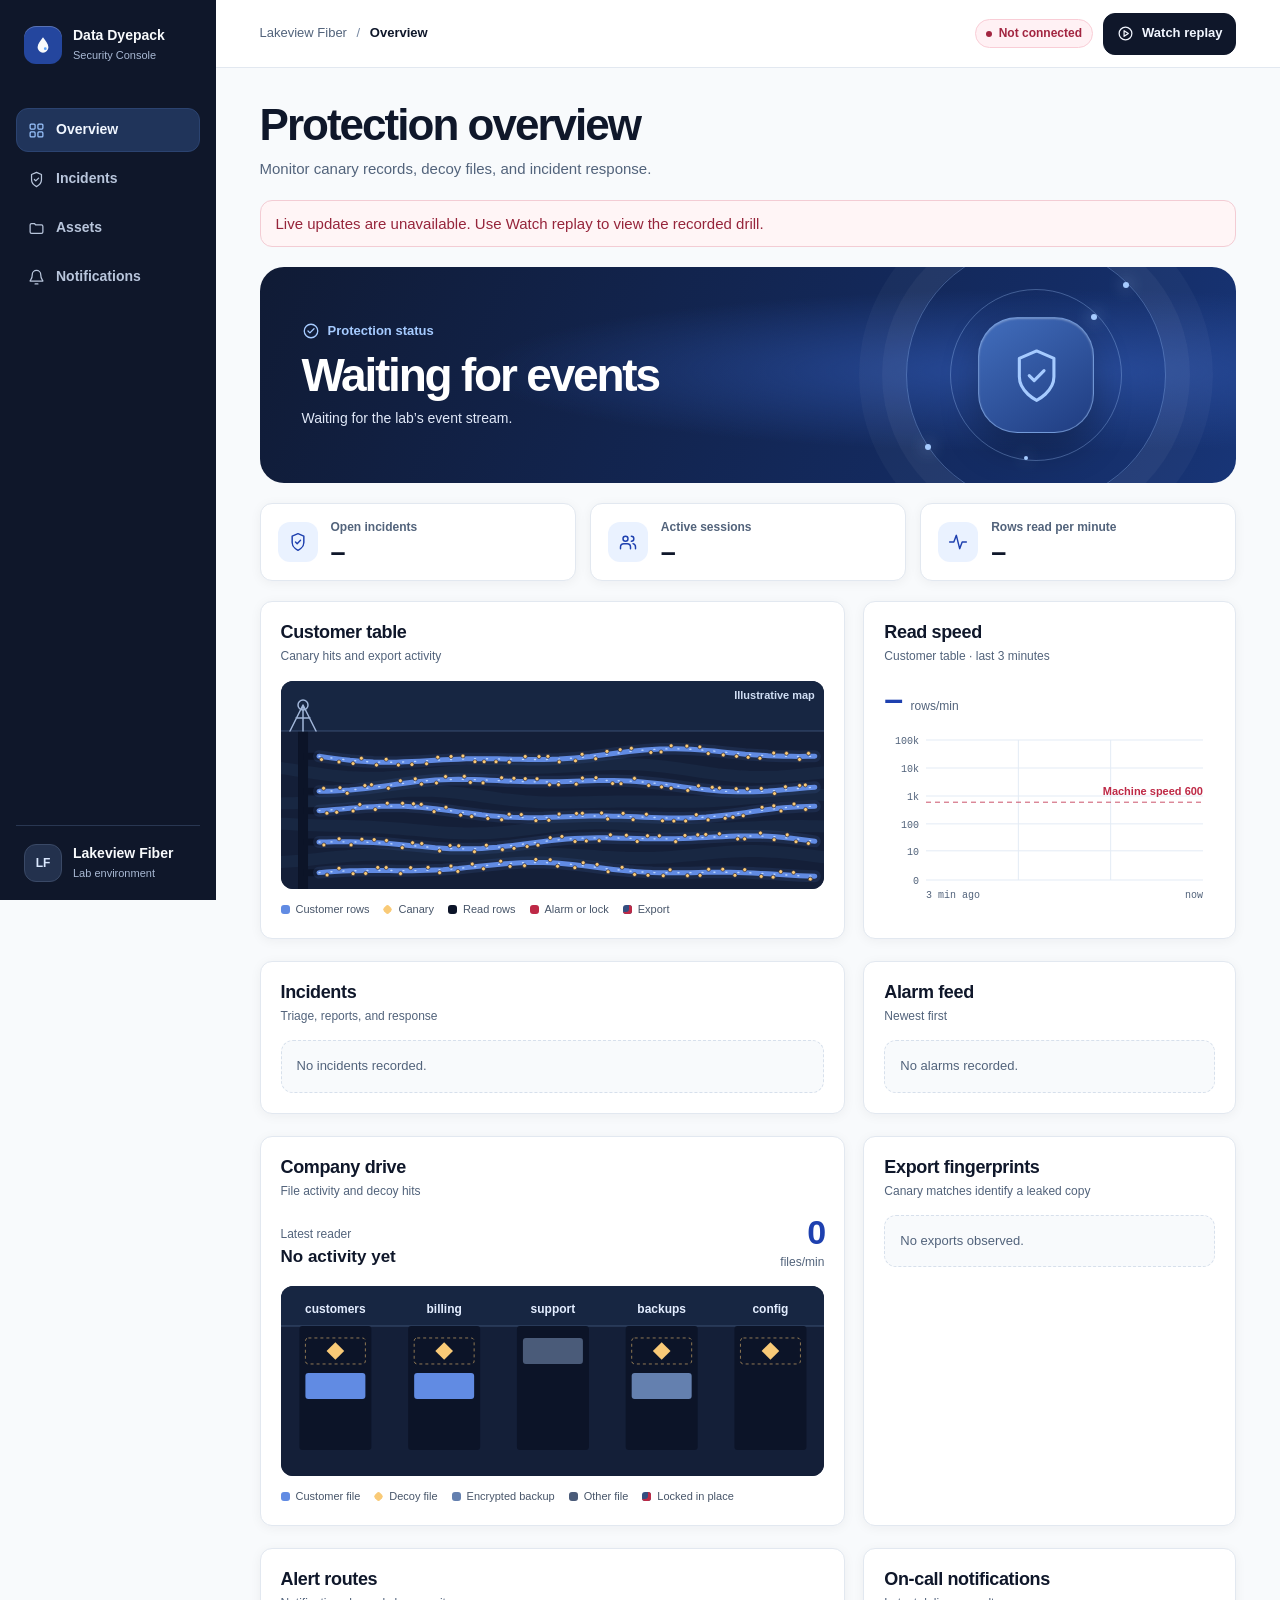
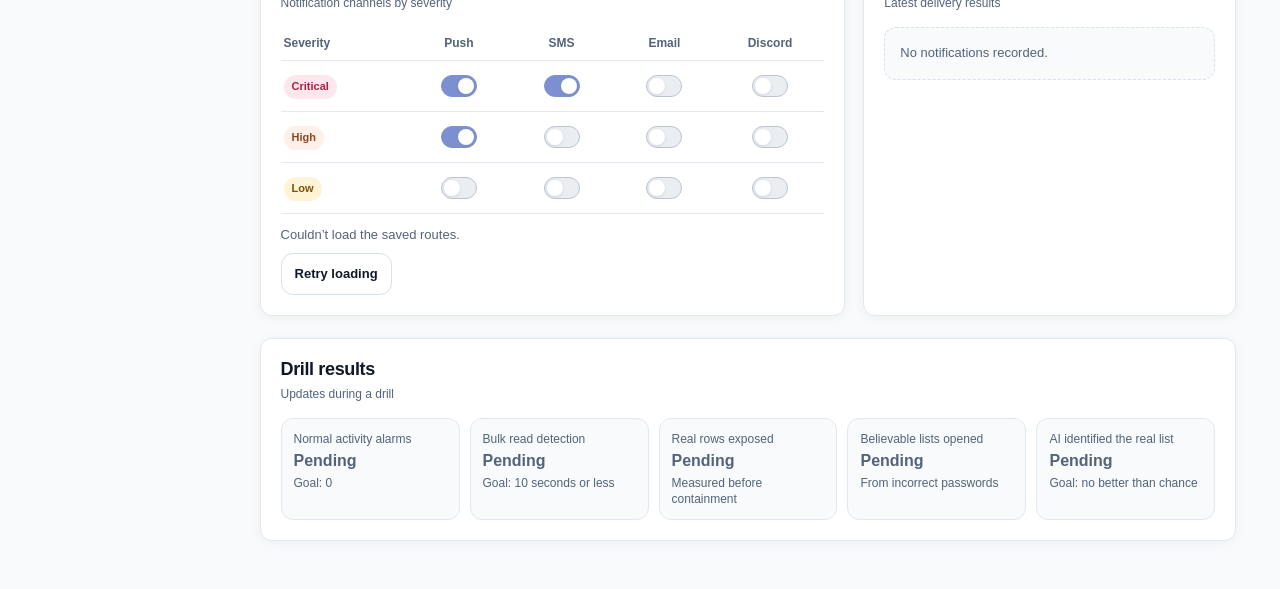
==== commit 1ecd6e45: "Redesign the Data Dyepack security console" ====
--- a/dyepack/web/index.html
+++ b/dyepack/web/index.html
@@ -3,154 +3,204 @@
 <head>
   <meta charset="utf-8">
   <meta name="viewport" content="width=device-width, initial-scale=1">
-  <title>Data Dyepack mine map</title>
-  <meta name="description" content="Live map of a customer table and company drive with canary customers, decoy files, alarms and stained exports.">
-  <link rel="icon" href="data:image/svg+xml,%3Csvg xmlns='http://www.w3.org/2000/svg' viewBox='0 0 32 32'%3E%3Crect width='32' height='32' rx='7' fill='%2310151b'/%3E%3Cpath d='M5 22l5-11h12l5 11z' fill='%23d6a23b'/%3E%3Ccircle cx='22' cy='21' r='6' fill='%23e5303d'/%3E%3C/svg%3E">
+  <meta name="referrer" content="no-referrer">
+  <title>Data Dyepack | Security Console</title>
+  <meta name="description" content="Monitor canary customers, decoy files and security incidents in the Lakeview Fiber lab.">
+  <link rel="icon" href="data:image/svg+xml,%3Csvg xmlns='http://www.w3.org/2000/svg' viewBox='0 0 32 32'%3E%3Crect width='32' height='32' rx='8' fill='%231E40AF'/%3E%3Cpath d='M16 5c3 4 7 8 7 13a7 7 0 1 1-14 0c0-5 4-9 7-13Z' fill='%23fff'/%3E%3Ccircle cx='19' cy='20' r='2' fill='%2360A5FA'/%3E%3C/svg%3E">
   <link rel="stylesheet" href="styles.css">
   <script type="module" src="app.js"></script>
 </head>
 <body>
-  <header class="top">
-    <div class="brand">
-      <svg class="mark" viewBox="0 0 32 32" aria-hidden="true">
-        <path class="ingot" d="M5 22l5-11h12l5 11z"/>
-        <circle class="dye" cx="22" cy="21" r="6"/>
-      </svg>
-      <div>
-        <h1>Data Dyepack</h1>
-        <p>Mine map · Lakeview Fiber lab</p>
+  <svg class="icon-defs" xmlns="http://www.w3.org/2000/svg" aria-hidden="true">
+    <symbol id="i-brand" viewBox="0 0 24 24"><path d="M12 2.7c2.8 4 6.5 7.8 6.5 12a6.5 6.5 0 1 1-13 0c0-4.2 3.7-8 6.5-12Z" fill="currentColor" stroke="none"/><circle cx="14.7" cy="16.4" r="1.65" fill="#60a5fa" stroke="none"/></symbol>
+    <symbol id="i-overview" viewBox="0 0 24 24"><rect x="3" y="3" width="7" height="7" rx="1.4"/><rect x="14" y="3" width="7" height="7" rx="1.4"/><rect x="3" y="14" width="7" height="7" rx="1.4"/><rect x="14" y="14" width="7" height="7" rx="1.4"/></symbol>
+    <symbol id="i-shield" viewBox="0 0 24 24"><path d="M12 22s7-3.4 7-9.5V5l-7-3-7 3v7.5C5 18.6 12 22 12 22Z"/><path d="m9 12 2 2 4-4"/></symbol>
+    <symbol id="i-folder" viewBox="0 0 24 24"><path d="M3 7a2 2 0 0 1 2-2h4l2 2h8a2 2 0 0 1 2 2v8a2 2 0 0 1-2 2H5a2 2 0 0 1-2-2Z"/></symbol>
+    <symbol id="i-bell" viewBox="0 0 24 24"><path d="M18 8a6 6 0 0 0-12 0c0 7-3 7-3 9h18c0-2-3-2-3-9ZM10 21h4"/></symbol>
+    <symbol id="i-play" viewBox="0 0 24 24"><circle cx="12" cy="12" r="9"/><path d="m10 8 6 4-6 4Z"/></symbol>
+    <symbol id="i-wave" viewBox="0 0 24 24"><path d="M2 12h5l3-8 4 16 3-8h5"/></symbol>
+    <symbol id="i-users" viewBox="0 0 24 24"><circle cx="9" cy="8" r="3"/><path d="M3 20v-2a4 4 0 0 1 4-4h4a4 4 0 0 1 4 4v2m1-15a3 3 0 0 1 0 6m2 3a4 4 0 0 1 3 4v2"/></symbol>
+    <symbol id="i-check" viewBox="0 0 24 24"><circle cx="12" cy="12" r="9"/><path d="m8 12 2.5 2.5L16 9"/></symbol>
+    <symbol id="i-alarm" viewBox="0 0 24 24"><path d="M12 3.5 2.8 19.5h18.4zM12 9.8v4.6m0 2.6v.4"/></symbol>
+    <symbol id="i-lock" viewBox="0 0 24 24"><rect x="5" y="10.5" width="14" height="10" rx="2"/><path d="M8 10.5V7.5a4 4 0 0 1 8 0v3"/></symbol>
+  </svg>
+
+  <a class="skip" href="#main">Skip to dashboard</a>
+  <aside class="sidebar">
+    <a class="brand" href="#overview" aria-label="Data Dyepack overview">
+      <span class="brand-mark"><svg class="icon" aria-hidden="true"><use href="#i-brand"/></svg></span>
+      <span>Data Dyepack<small>Security Console</small></span>
+    </a>
+    <nav class="nav" aria-label="Dashboard">
+      <a href="#overview" aria-current="location"><svg class="icon" aria-hidden="true"><use href="#i-overview"/></svg>Overview</a>
+      <a href="#response"><svg class="icon" aria-hidden="true"><use href="#i-shield"/></svg>Incidents</a>
+      <a href="#assets"><svg class="icon" aria-hidden="true"><use href="#i-folder"/></svg>Assets</a>
+      <a href="#notifications"><svg class="icon" aria-hidden="true"><use href="#i-bell"/></svg>Notifications</a>
+    </nav>
+    <div class="workspace">
+      <span class="workspace-mark" aria-hidden="true">LF</span>
+      <span>Lakeview Fiber<small>Lab environment</small></span>
+    </div>
+  </aside>
+
+  <div class="shell">
+    <header class="top">
+      <p class="top-label">Lakeview Fiber <span>/</span> <strong id="view-name">Overview</strong></p>
+      <div class="mode">
+        <span id="conn" class="conn" data-state="connecting" role="status">Connecting</span>
+        <a id="mode-link" class="button primary" href="?replay=1"><svg class="icon" aria-hidden="true"><use href="#i-play"/></svg><span>Watch replay</span></a>
       </div>
-    </div>
-    <div class="mode">
-      <span id="conn" class="conn" data-state="connecting">Connecting</span>
-      <p id="conn-note" class="conn-note" hidden>Can't reach the live stream. <a href="?replay=1">Watch the recorded drill</a></p>
-      <div id="player" class="player" hidden>
-        <button id="play" type="button">Pause</button>
-        <div class="speeds" role="group" aria-label="Replay speed">
-          <button type="button" data-speed="1" aria-pressed="true">1x</button>
-          <button type="button" data-speed="4" aria-pressed="false">4x</button>
-        </div>
-        <button id="restart" type="button">Restart</button>
-        <span id="clock" class="clock">0:00 / 0:00</span>
-      </div>
-    </div>
-  </header>
-
-  <section id="status" class="status" data-state="clear" aria-label="Status">
-    <div class="lamp" role="status">
-      <svg class="icon i-clear" viewBox="0 0 24 24" aria-hidden="true"><circle cx="12" cy="12" r="9.5"/><path d="M7.5 12.5l3 3 6-6.5"/></svg>
-      <svg class="icon i-alarm" viewBox="0 0 24 24" aria-hidden="true"><path d="M12 3.5L2.8 19.5h18.4z"/><path d="M12 9.8v4.6M12 17v.4"/></svg>
-      <svg class="icon i-locked" viewBox="0 0 24 24" aria-hidden="true"><rect x="5" y="10.5" width="14" height="10" rx="2"/><path d="M8 10.5V7.5a4 4 0 0 1 8 0v3"/></svg>
-      <strong id="status-word">All clear</strong>
-    </div>
-    <p id="status-line" class="status-line" aria-live="polite">Waiting for the first events.</p>
-    <ol id="phases" class="phases" aria-label="Drill steps">
-      <li data-phase="normal">Normal day</li>
-      <li data-phase="heist-1"><b>1</b>Bulk read</li>
-      <li data-phase="heist-2"><b>2</b>Crack the backup</li>
-      <li data-phase="heist-3"><b>3</b>Use stolen logins</li>
-      <li data-phase="agent"><b>4</b>Agent digs the drive</li>
-    </ol>
-  </section>
-
-  <main class="board">
-    <section class="panel mine-panel" aria-labelledby="mine-h">
-      <h2 id="mine-h">The mine <small>Lakeview Fiber customer table</small></h2>
-      <div id="mine" class="mine"></div>
-      <ul class="legend">
-        <li><i class="sw gold"></i>Real customer rows</li>
-        <li><i class="sw canary"></i>Canary customer</li>
-        <li><i class="sw dug"></i>Rows already read</li>
-        <li><i class="sw dye"></i>Alarm or lock</li>
-        <li><i class="sw crate"></i>Export copy</li>
-      </ul>
-    </section>
-
-    <div class="cols">
-      <div class="col">
+    </header>
+
+    <main id="main" class="board" tabindex="-1">
+      <section id="overview" class="overview" aria-labelledby="overview-h">
+        <div class="page-heading">
+          <div>
+            <h1 id="overview-h">Protection overview</h1>
+            <p>Monitor canary records, decoy files, and incident response.</p>
+          </div>
+        </div>
+
+        <p id="conn-note" class="connection-note" role="status" hidden></p>
+        <div id="player" class="player" aria-label="Replay controls" hidden>
+          <strong>Recorded drill</strong>
+          <span id="clock" class="clock">0:00 / 0:00</span>
+          <div class="play-actions">
+            <button class="button" id="play" type="button" disabled>Pause</button>
+            <div class="speeds" role="group" aria-label="Replay speed">
+              <button class="button" type="button" data-speed="1" aria-pressed="true" disabled>1×</button>
+              <button class="button" type="button" data-speed="4" aria-pressed="false" disabled>4×</button>
+            </div>
+            <button class="button" id="restart" type="button" disabled>Restart</button>
+          </div>
+        </div>
+
+        <section id="status" class="status" data-state="clear" aria-label="Protection status">
+          <div class="status-content">
+            <div class="lamp" role="status">
+              <svg class="icon i-clear" aria-hidden="true"><use href="#i-check"/></svg>
+              <svg class="icon i-alarm" aria-hidden="true"><use href="#i-alarm"/></svg>
+              <svg class="icon i-locked" aria-hidden="true"><use href="#i-lock"/></svg>
+              <span>Protection status</span>
+            </div>
+            <h2 id="status-word">Waiting for events</h2>
+            <p id="status-line" class="status-line" aria-live="polite">The console is connecting to the lab.</p>
+            <a id="status-action" class="button status-action" href="#response" hidden>Review incidents <span aria-hidden="true">↗</span></a>
+          </div>
+          <div class="status-art" aria-hidden="true">
+            <div class="orbit orbit-near"></div><div class="orbit orbit-far"></div>
+            <div class="shield-disc"><svg class="icon i-clear"><use href="#i-shield"/></svg><svg class="icon i-alarm"><use href="#i-alarm"/></svg><svg class="icon i-locked"><use href="#i-lock"/></svg></div>
+          </div>
+        </section>
+
+        <ol id="phases" class="phases" aria-label="Drill steps" hidden>
+          <li data-phase="normal">Normal activity</li>
+          <li data-phase="heist-1">Bulk read</li>
+          <li data-phase="heist-2">Backup cracking</li>
+          <li data-phase="heist-3">Stolen logins</li>
+          <li data-phase="agent">Drive intrusion</li>
+        </ol>
+
+        <div class="metrics">
+          <div class="metric"><span class="metric-icon"><svg class="icon" aria-hidden="true"><use href="#i-shield"/></svg></span><dl><dt>Open incidents</dt><dd id="metric-incidents">–</dd></dl></div>
+          <div class="metric"><span class="metric-icon"><svg class="icon" aria-hidden="true"><use href="#i-users"/></svg></span><dl><dt>Active sessions</dt><dd id="metric-sessions">–</dd></dl></div>
+          <div class="metric"><span class="metric-icon"><svg class="icon" aria-hidden="true"><use href="#i-wave"/></svg></span><dl><dt>Rows read per minute</dt><dd id="metric-rate">–</dd></dl></div>
+        </div>
+
+        <div class="panels">
+          <section class="panel mine-panel" aria-labelledby="mine-h">
+            <h2 id="mine-h">Customer table <small>Canary hits and export activity</small></h2>
+            <div id="mine" class="mine"></div>
+            <ul class="legend">
+              <li><i class="sw gold"></i>Customer rows</li><li><i class="sw canary"></i>Canary</li>
+              <li><i class="sw dug"></i>Read rows</li><li><i class="sw dye"></i>Alarm or lock</li>
+              <li><i class="sw crate"></i>Export</li>
+            </ul>
+          </section>
+          <section class="panel speed-panel" aria-labelledby="speed-h">
+            <h2 id="speed-h">Read speed <small>Customer table · last 3 minutes</small></h2>
+            <div class="now"><strong id="rate">–</strong><span>rows/min</span></div>
+            <div id="chart" class="chart"></div>
+          </section>
+        </div>
+      </section>
+
+      <section id="response" class="panels" aria-label="Incident response">
+        <section class="panel incident-panel" aria-labelledby="inc-h">
+          <h2 id="inc-h">Incidents <small>Triage, reports, and response</small></h2>
+          <div id="incidents" class="incidents"></div>
+        </section>
+        <section class="panel feed-panel" aria-labelledby="feed-h">
+          <h2 id="feed-h">Alarm feed <small>Newest first</small></h2>
+          <ol id="feed" class="feed"></ol>
+          <p id="feed-empty" class="empty">No alarms recorded.</p>
+        </section>
+      </section>
+
+      <section id="assets" class="panels" aria-label="Monitored assets">
         <section class="panel drive-panel" aria-labelledby="drive-h">
-          <h2 id="drive-h">The drive <small>company files, every file open is watched</small></h2>
+          <h2 id="drive-h">Company drive <small>File activity and decoy hits</small></h2>
           <div class="proc">
             <div class="proc-who">
-              <span class="label">Reading the drive</span>
-              <strong id="proc-name">Nobody yet</strong>
-              <span id="proc-last" class="who">Every file open on the drive shows up here.</span>
+              <span class="label">Latest reader</span>
+              <strong id="proc-name">No activity yet</strong>
+              <span id="proc-last" class="who"></span>
             </div>
-            <div class="proc-speed"><strong id="proc-fpm">0</strong><span id="proc-unit">files a minute</span></div>
+            <div class="proc-speed"><strong id="proc-fpm">0</strong><span id="proc-unit">files/min</span></div>
             <p id="proc-pace" class="pace" hidden></p>
           </div>
           <div id="drive" class="drive"></div>
           <ul class="legend">
-            <li><i class="sw gold"></i>Customer file</li>
-            <li><i class="sw canary"></i>Decoy file</li>
-            <li><i class="sw steel"></i>Honey locked backup</li>
-            <li><i class="sw rock"></i>Other file</li>
-            <li><i class="sw crate"></i>Locked in place, unlock with one command</li>
+            <li><i class="sw gold"></i>Customer file</li><li><i class="sw canary"></i>Decoy file</li>
+            <li><i class="sw steel"></i>Encrypted backup</li><li><i class="sw rock"></i>Other file</li>
+            <li><i class="sw crate"></i>Locked in place</li>
           </ul>
         </section>
-
-        <section class="panel speed-panel" aria-labelledby="speed-h">
-          <h2 id="speed-h">Read speed <small>customer table, last 3 minutes</small></h2>
-          <div class="now"><strong id="rate">0</strong><span>rows a minute right now</span></div>
-          <div id="chart" class="chart"></div>
-        </section>
-
         <section class="panel prints-panel" aria-labelledby="prints-h">
-          <h2 id="prints-h">Export fingerprints <small>each export carries its own canaries</small></h2>
+          <h2 id="prints-h">Export fingerprints <small>Canary matches identify a leaked copy</small></h2>
           <ol id="prints" class="prints"></ol>
-          <p id="prints-empty" class="empty">No exports yet. Each one gets its own canaries. That lets an alarm name the exact copy that leaked.</p>
-        </section>
-      </div>
-
-      <div class="col">
-        <section class="panel incident-panel" aria-labelledby="inc-h">
-          <h2 id="inc-h">Incidents <small>triage, report and response</small></h2>
-          <div id="incidents" class="incidents"></div>
-        </section>
-
-        <section class="panel feed-panel" aria-labelledby="feed-h">
-          <h2 id="feed-h">Alarm feed <small>newest first</small></h2>
-          <ol id="feed" class="feed"></ol>
-          <p id="feed-empty" class="empty">No alarms yet. A normal day should stay empty.</p>
-        </section>
-      </div>
-
-      <div class="col">
-        <section class="panel phone-panel" aria-labelledby="phone-h">
-          <h2 id="phone-h">On-call phone <small>what the security team just got</small></h2>
-          <div class="phone">
-            <p id="phone-date" class="phone-date"></p>
-            <p id="phone-time" class="phone-time"></p>
-            <ol id="phone-notes" class="phone-notes"></ol>
-            <p id="phone-empty" class="phone-empty">No alerts yet</p>
-          </div>
-        </section>
-
-        <section class="panel score-panel" aria-labelledby="score-h">
-          <h2 id="score-h">Drill scoreboard <small>fills in as the drill runs</small></h2>
-          <div class="tiles">
-            <div class="tile" id="t-normal_alarms"><span class="k">Normal day alarms</span><b class="v wait">Not yet</b><span class="n">Goal: 0</span></div>
-            <div class="tile" id="t-detect_seconds"><span class="k">Time to catch the bulk read</span><b class="v wait">Not yet</b><span class="n">Goal: 10 s or less</span></div>
-            <div class="tile" id="t-rows_exposed"><span class="k">Real rows exposed</span><b class="v wait">Not yet</b><span class="n">As few as possible</span></div>
-            <div class="tile" id="t-guesses_cracked"><span class="k">Guesses that opened a believable list</span><b class="v wait">Not yet</b><span class="n">Every wrong password still opens a list</span></div>
-            <div class="tile" id="t-ai_pick"><span class="k">Can an AI pick the real list?</span><b class="v wait">Not yet</b><span class="n">Goal: no better than chance</span></div>
-          </div>
-        </section>
-
+          <p id="prints-empty" class="empty">No exports observed.</p>
+        </section>
+      </section>
+
+      <section id="notifications" class="panels" aria-label="Notifications">
         <section class="panel routes-panel" aria-labelledby="routes-h">
-          <h2 id="routes-h">Alert routes <small>who gets told for each severity</small></h2>
+          <h2 id="routes-h">Alert routes <small>Notification channels by severity</small></h2>
           <table class="routes">
-            <thead><tr><th scope="col"><span class="sr">Severity</span></th><th scope="col">Push</th><th scope="col">SMS</th><th scope="col">Email</th><th scope="col">Discord</th></tr></thead>
+            <thead><tr><th scope="col">Severity</th><th scope="col">Push</th><th scope="col">SMS</th><th scope="col">Email</th><th scope="col">Discord</th></tr></thead>
             <tbody id="routes-body"></tbody>
           </table>
-          <p id="routes-note" class="empty routes-note"></p>
-        </section>
-      </div>
-    </div>
-  </main>
-
-  <div id="bloom" class="bloom" aria-hidden="true"></div>
-  <div class="dye-edge" aria-hidden="true"></div>
-  <p id="toast" class="toast" role="status" hidden></p>
+          <p id="routes-note" class="routes-note" role="status">Loading alert routes…</p>
+          <button id="retry-routes" type="button" class="button" hidden>Retry loading</button>
+        </section>
+        <section class="panel phone-panel" aria-labelledby="phone-h">
+          <h2 id="phone-h">On-call notifications <small>Latest delivery results</small></h2>
+          <ol id="phone-notes" class="phone-notes"></ol>
+          <p id="phone-empty" class="empty">No notifications recorded.</p>
+        </section>
+      </section>
+
+      <section class="panel score-panel" aria-labelledby="score-h">
+        <h2 id="score-h">Drill results <small>Updates during a drill</small></h2>
+        <div class="tiles">
+          <div class="tile" id="t-normal_alarms"><span class="k">Normal activity alarms</span><b class="v wait">Pending</b><span class="n">Goal: 0</span></div>
+          <div class="tile" id="t-detect_seconds"><span class="k">Bulk read detection</span><b class="v wait">Pending</b><span class="n">Goal: 10 seconds or less</span></div>
+          <div class="tile" id="t-rows_exposed"><span class="k">Real rows exposed</span><b class="v wait">Pending</b><span class="n">Measured before containment</span></div>
+          <div class="tile" id="t-guesses_cracked"><span class="k">Believable lists opened</span><b class="v wait">Pending</b><span class="n">From incorrect passwords</span></div>
+          <div class="tile" id="t-ai_pick"><span class="k">AI identified the real list</span><b class="v wait">Pending</b><span class="n">Goal: no better than chance</span></div>
+        </div>
+      </section>
+    </main>
+  </div>
+
+  <dialog id="confirm-action" aria-labelledby="confirm-title" aria-describedby="confirm-detail">
+    <h2 id="confirm-title"></h2>
+    <p id="confirm-detail"></p>
+    <form method="dialog">
+      <button class="button" value="cancel" autofocus>Cancel</button>
+      <button id="confirm-button" class="button danger" value="confirm">Confirm</button>
+    </form>
+  </dialog>
+  <p id="toast" class="toast" role="status" aria-atomic="true" hidden></p>
 </body>
 </html>
--- a/dyepack/web/styles.css
+++ b/dyepack/web/styles.css
@@ -1,538 +1,356 @@
 :root {
-  --ground: #10151b;
-  --panel: #171e26;
-  --panel-2: #1d2630;
-  --line: #2a3541;
-  --quartz: #ebe5d6;
-  --muted: #9aa5b1;
-  --faint: #75818d;
-  --gold: #d6a23b;
-  --gold-hi: #f2c766;
-  --canary: #ffe03a;
-  --dye: #e5303d;
-  --dye-soft: #ff8f97;
-  --patina: #4fc29b;
-  --steel: #8fb1da;
-  --wood: #6c5334;
-  --pit: #06080b;
-  --sign: "DIN Condensed", "Bahnschrift Condensed", "Bahnschrift", "Avenir Next Condensed", "Roboto Condensed", "Arial Narrow", sans-serif;
-  --body: system-ui, -apple-system, "Segoe UI", Roboto, "Helvetica Neue", Arial, sans-serif;
+  color-scheme: light;
+  --navy: #0f172a;
+  --blue: #1e40af;
+  --accent: #3b82f6;
+  --blue-light: #60a5fa;
+  --ground: #f8fafc;
+  --panel: #fff;
+  --panel-2: #f1f5f9;
+  --line: #e2e8f0;
+  --muted: #475569;
+  --faint: #52637b;
+  --dye: #be2946;
+  --dye-soft: #fda4af;
+  --gold: #618be3;
+  --gold-hi: #b8d3ff;
+  --canary: #f9ca77;
+  --patina: #12694f;
+  --steel: #91b7e9;
+  --wood: #344e80;
+  --pit: #0c1428;
+  --quartz: #eaf2ff;
+  --sign: Inter, -apple-system, BlinkMacSystemFont, "Segoe UI", sans-serif;
   --mono: ui-monospace, "SF Mono", Menlo, Consolas, monospace;
-  color-scheme: dark;
+  --shadow: 0 2px 12px rgb(15 23 42 / 5%);
+  --rail: 216px;
 }
 
 * { box-sizing: border-box; }
-html { scroll-padding-top: 150px; }
-
-body {
-  margin: 0;
-  min-height: 100vh;
-  background: radial-gradient(1100px 520px at 75% -10%, #1a232e, transparent 70%), var(--ground);
-  color: var(--quartz);
-  font: 16px/1.45 var(--body);
-  -webkit-font-smoothing: antialiased;
-}
-
-:focus-visible { outline: 2px solid var(--gold-hi); outline-offset: 2px; }
-.sr { position: absolute; width: 1px; height: 1px; overflow: hidden; clip: rect(0 0 0 0); white-space: nowrap; }
-
-/* header */
-.top {
-  display: flex;
-  flex-wrap: wrap;
-  align-items: center;
-  justify-content: space-between;
-  gap: 12px 24px;
-  padding: 18px 28px 14px;
-}
-.brand { display: flex; align-items: center; gap: 12px; }
-.mark { width: 38px; height: 38px; flex: none; }
-.mark .ingot { fill: var(--gold); }
-.mark .dye { fill: var(--dye); }
-.brand h1 { margin: 0; padding-top: 4px; font: 400 30px/1 var(--sign); letter-spacing: .05em; text-transform: uppercase; }
-.brand p { margin: 2px 0 0; color: var(--muted); font-size: 14px; }
-
-.mode { display: flex; flex-wrap: wrap; align-items: center; gap: 10px 14px; }
-.conn {
-  position: relative;
-  padding: 7px 11px 5px 27px;
-  border: 1px solid var(--line);
-  border-radius: 999px;
-  color: var(--muted);
-  font: 400 17px/1 var(--sign);
-  letter-spacing: .1em;
-  text-transform: uppercase;
-}
-.conn::before {
-  content: "";
-  position: absolute;
-  left: 11px;
-  top: 50%;
-  width: 8px;
-  height: 8px;
-  margin-top: -5px;
-  border-radius: 50%;
-  background: currentColor;
-}
-.conn[data-state="live"] { color: var(--patina); }
-.conn[data-state="replay"] { color: var(--gold-hi); }
-.conn[data-state="retry"], .conn[data-state="down"] { color: var(--dye); }
-.conn-note { margin: 0; color: var(--muted); font-size: 14px; }
-.conn-note a { color: var(--gold-hi); }
-
-.player { display: flex; flex-wrap: wrap; align-items: center; gap: 8px; }
-.player button, .act {
-  padding: 8px 12px;
-  border: 1px solid var(--line);
-  border-radius: 6px;
-  background: var(--panel-2);
-  color: var(--quartz);
-  font: 600 14px/1 var(--body);
-  cursor: pointer;
-}
-.player button:hover, .act:hover:not(:disabled) { border-color: var(--muted); }
-.speeds { display: flex; }
-.speeds button:first-child { border-radius: 6px 0 0 6px; }
-.speeds button:last-child { border-left: 0; border-radius: 0 6px 6px 0; }
-.speeds button[aria-pressed="true"] { border-color: var(--gold); background: var(--gold); color: #1d1405; }
-.clock { min-width: 96px; color: var(--muted); font: 14px var(--mono); font-variant-numeric: tabular-nums; }
-
-/* status band: the one loud thing on the page */
-.status {
-  --c: var(--patina);
-  position: sticky;
-  top: 10px;
-  z-index: 5;
-  overflow: hidden;
-  display: grid;
-  grid-template-columns: auto minmax(0, 1fr) auto;
-  align-items: center;
-  gap: 10px 28px;
-  margin: 0 28px;
-  padding: 16px 24px;
-  border: 1px solid color-mix(in srgb, var(--c) 50%, transparent);
-  border-radius: 12px;
-  background: linear-gradient(100deg, color-mix(in srgb, var(--c) 24%, var(--panel)), var(--panel) 55%);
-  box-shadow: 0 12px 32px rgba(0, 0, 0, .45);
-}
-.status[data-state="locked"] { --c: var(--steel); }
-.status[data-state="alarm"] {
-  --c: var(--dye);
-  background: linear-gradient(100deg, var(--dye), color-mix(in srgb, var(--dye) 45%, var(--panel)) 70%);
-}
-.status > * { position: relative; z-index: 1; }
-.status::before {
-  content: "";
-  position: absolute;
-  inset: -60% -10%;
-  background: radial-gradient(circle at 12% 50%, #ff4d58 0 14%, transparent 42%);
-  opacity: 0;
-  pointer-events: none;
-}
-.status.burst::before { animation: burst 1.2s ease-out; }
-@keyframes burst {
-  from { opacity: 1; transform: scale(.3); }
-  to { opacity: 0; transform: scale(1.8); }
-}
-
-.lamp { display: flex; align-items: center; gap: 14px; color: var(--c); }
-.status[data-state="alarm"] .lamp { color: #fff; }
-.lamp strong { padding-top: 8px; font: 400 84px/.9 var(--sign); letter-spacing: .03em; text-transform: uppercase; white-space: nowrap; }
-.icon { display: none; width: 56px; height: 56px; fill: none; stroke: currentColor; stroke-width: 2.4; stroke-linecap: round; stroke-linejoin: round; }
-.status[data-state="clear"] .i-clear,
-.status[data-state="alarm"] .i-alarm,
-.status[data-state="locked"] .i-locked { display: block; }
-.status[data-state="alarm"] .i-alarm { animation: throb 1s ease-in-out infinite; }
-@keyframes throb { 50% { transform: scale(1.12); } }
-.status-line { margin: 0; font-size: 23px; line-height: 1.35; overflow-wrap: anywhere; }
-
-.phases { display: flex; gap: 6px; margin: 0; padding: 0; list-style: none; }
-.phases li {
-  display: flex;
-  align-items: center;
-  gap: 7px;
-  padding: 8px 10px 6px;
-  border: 1px solid var(--line);
-  border-radius: 6px;
-  color: var(--faint);
-  font: 400 17px/1 var(--sign);
-  letter-spacing: .06em;
-  text-transform: uppercase;
-  white-space: nowrap;
-}
-.phases b {
-  display: inline-grid;
-  place-items: center;
-  width: 18px;
-  height: 18px;
-  padding-top: 2px;
-  border: 1px solid currentColor;
-  border-radius: 50%;
-  font-weight: 400;
-  font-size: 12px;
-}
-.phases li[data-state="now"] { border-color: var(--quartz); background: rgba(255, 255, 255, .09); color: var(--quartz); }
-.phases li[data-state="done"] { color: var(--muted); }
-.phases li[data-state="done"]::after { content: "✓"; color: var(--patina); font: 600 14px/1 var(--body); }
-.status[data-state="alarm"] .phases li { border-color: rgba(255, 255, 255, .35); color: rgba(255, 255, 255, .72); }
-.status[data-state="alarm"] .phases li[data-state="now"] { border-color: #fff; color: #fff; }
-.status[data-state="alarm"] .phases li[data-state="done"]::after { color: #fff; }
-
-/* the burst moment */
-.bloom {
-  position: fixed;
-  inset: 0;
-  z-index: 6;
-  opacity: 0;
-  background: radial-gradient(circle at 14% 14%, rgba(229, 48, 61, .6), rgba(229, 48, 61, .22) 32%, transparent 66%);
-  transform-origin: 14% 14%;
-  pointer-events: none;
-}
-.bloom.go { animation: bloom 1.3s ease-out; }
-@keyframes bloom {
-  0% { opacity: 0; transform: scale(.35); }
-  15% { opacity: 1; }
-  100% { opacity: 0; transform: scale(1.5); }
-}
-.dye-edge { position: fixed; inset: 0; z-index: 4; pointer-events: none; transition: box-shadow .5s; }
-body[data-mood="alarm"] .dye-edge {
-  box-shadow: inset 0 0 90px 12px color-mix(in srgb, var(--dye) 55%, transparent);
-  animation: seep 2.4s ease-in-out infinite;
-}
-@keyframes seep { 50% { box-shadow: inset 0 0 60px 4px color-mix(in srgb, var(--dye) 35%, transparent); } }
-.boom { fill: none; stroke: var(--dye); stroke-width: 5; opacity: 0; transform-box: fill-box; transform-origin: center; animation: boom 1.2s ease-out; }
-@keyframes boom {
-  from { opacity: 1; transform: scale(.4); }
-  to { opacity: 0; transform: scale(5); }
-}
-.tile.pop .v { transform-origin: left center; animation: pop .55s cubic-bezier(.2, 1.4, .4, 1); }
-@keyframes pop { from { opacity: 0; transform: scale(.5); } }
-
-/* board */
-.board { display: grid; gap: 18px; padding: 18px 28px 36px; }
-.cols { display: grid; grid-template-columns: repeat(3, minmax(0, 1fr)); align-items: start; gap: 18px; }
-.col { display: grid; gap: 18px; min-width: 0; }
-
-.panel { min-width: 0; padding: 16px 20px 20px; border: 1px solid var(--line); border-radius: 12px; background: var(--panel); }
-.panel h2 {
-  display: flex;
-  flex-wrap: wrap;
-  align-items: baseline;
-  gap: 4px 12px;
-  margin: 0 0 14px;
-  font: 400 23px/1 var(--sign);
-  letter-spacing: .08em;
-  text-transform: uppercase;
-}
-.panel h2 small { color: var(--faint); font: 14px/1.2 var(--body); letter-spacing: 0; text-transform: none; }
-.empty { margin: 0; color: var(--faint); font-size: 15px; }
-
-.legend { display: flex; flex-wrap: wrap; gap: 6px 18px; margin: 12px 0 0; padding: 0; list-style: none; color: var(--muted); font-size: 14px; }
-.legend li { display: flex; align-items: center; gap: 7px; }
-.sw { display: inline-block; width: 18px; height: 8px; border-radius: 4px; }
+[hidden] { display: none !important; }
+html { scroll-padding-top: 88px; }
+body { margin: 0; min-height: 100dvh; background: var(--ground); color: var(--navy); font: 15px/1.55 var(--sign); -webkit-font-smoothing: antialiased; }
+button, input { font: inherit; }
+a { color: inherit; }
+:focus-visible { outline: 2px solid var(--accent); outline-offset: 3px; }
+.icon-defs { position: absolute; width: 0; height: 0; pointer-events: none; }
+.icon { display: block; flex: none; width: 20px; height: 20px; fill: none; stroke: currentColor; stroke-width: 1.75; stroke-linecap: round; stroke-linejoin: round; }
+.skip { position: fixed; top: 10px; left: 12px; z-index: 200; padding: 10px 14px; border-radius: 12px; background: var(--panel); color: var(--blue); transform: translateY(-150%); }
+.skip:focus { transform: translateY(0); }
+
+.sidebar { position: fixed; inset: 0 auto 0 0; z-index: 101; width: var(--rail); display: flex; flex-direction: column; padding: 26px 16px 18px; background: var(--navy); color: #b9c6dc; }
+.brand, .workspace { display: flex; align-items: center; gap: 11px; padding-inline: 8px; color: #f8fafc; font-size: 14px; font-weight: 650; line-height: 1.25; }
+.brand { text-decoration: none; }
+.brand small, .workspace small { display: block; margin-top: 4px; color: #a9b9d4; font-size: 11px; font-weight: 500; }
+.brand-mark, .workspace-mark { display: grid; flex: none; place-items: center; width: 38px; height: 38px; border-radius: 12px; }
+.brand-mark { background: #24469e; box-shadow: inset 0 1px 0 rgb(255 255 255 / 24%); }
+.workspace-mark { border: 1px solid #3a4966; background: #23314d; color: #dbe9ff; font-size: 12px; }
+.workspace { margin-top: auto; padding-top: 18px; border-top: 1px solid #293752; }
+.nav { display: grid; gap: 5px; margin-top: 44px; }
+.nav a { display: flex; gap: 11px; align-items: center; min-height: 44px; padding: 8px 11px; border: 1px solid transparent; border-radius: 12px; text-decoration: none; font-weight: 550; font-size: 14px; transition: background .2s, color .2s; }
+.nav a:hover { background: #1b2840; color: #fff; }
+.nav a[aria-current] { border-color: #2b4370; background: #20345a; color: #f0f6ff; }
+.nav a[aria-current] .icon { color: #9bc5ff; }
+.nav .icon { width: 17px; height: 17px; }
+
+.shell { margin-left: var(--rail); }
+.top { position: sticky; top: 0; z-index: 100; display: flex; align-items: center; justify-content: space-between; gap: 12px; min-height: 68px; padding: 10px clamp(20px, 3.4vw, 48px); border-bottom: 1px solid var(--line); background: rgb(255 255 255 / 93%); backdrop-filter: blur(16px); }
+.top-label { margin: 0; color: var(--faint); font-size: 13px; }
+.top-label span { margin-inline: 6px; color: #7688a1; }
+.top-label strong { color: var(--navy); font-weight: 650; }
+.mode { display: flex; align-items: center; flex-wrap: wrap; gap: 10px; }
+.conn { display: inline-flex; gap: 7px; align-items: center; padding: 4px 10px; border: 1px solid var(--line); border-radius: 999px; background: var(--ground); color: var(--muted); white-space: nowrap; font-size: 12px; font-weight: 650; }
+.conn::before { content: ""; width: 6px; height: 6px; border-radius: 50%; background: currentColor; }
+.conn[data-state="live"] { color: #12624c; background: #ecfdf5; border-color: #c4eadb; }
+.conn[data-state="replay"] { color: var(--blue); background: #eff6ff; border-color: #dbeafe; }
+.conn[data-state="retry"], .conn[data-state="down"] { color: #a22540; background: #fff1f4; border-color: #f9cdd6; }
+.connection-note { margin: 0; padding: 11px 15px; border: 1px solid #f3ccd4; border-radius: 12px; color: #96253b; background: #fff5f6; }
+.connection-note[data-kind="readonly"] { border-color: #dbeafe; color: var(--blue); background: #eff6ff; }
+
+.button, .act { display: inline-flex; align-items: center; justify-content: center; gap: 8px; min-height: 42px; padding: 8px 13px; border: 1px solid #d7e0ec; border-radius: 12px; background: var(--panel); color: var(--navy); font-size: 13px; font-weight: 650; text-decoration: none; cursor: pointer; transition: background .2s, border-color .2s, box-shadow .2s, transform .2s; }
+.button .icon { width: 17px; height: 17px; }
+.button:hover:not(:disabled), .act:hover:not(:disabled) { border-color: #b4c4db; background: #eef4ff; }
+.button:active:not(:disabled), .act:active:not(:disabled) { transform: translateY(1px); }
+.button.primary { background: var(--navy); border-color: var(--navy); color: #f1f6ff; }
+.button.primary:hover { background: #233a62; border-color: #233a62; box-shadow: 0 3px 9px rgb(15 23 42 / 18%); }
+.button:disabled, .act:disabled { cursor: default; color: var(--faint); background: var(--panel-2); border-color: var(--line); }
+.button.danger { color: #a22540; border-color: #f1c5d0; }
+.button.danger:hover { background: #fff1f4; border-color: #e8a8b7; }
+.player { display: flex; align-items: center; flex-wrap: wrap; gap: 7px 13px; padding: 8px 12px; border: 1px solid var(--line); border-radius: 12px; background: var(--panel); }
+.player strong { font-size: 14px; }
+.clock { color: var(--faint); font: 12px var(--mono); font-variant-numeric: tabular-nums; }
+.play-actions { display: flex; flex-wrap: wrap; gap: 8px; margin-inline-start: auto; }
+.speeds { display: flex; gap: 2px; padding: 2px; border-radius: 12px; background: var(--panel-2); }
+.speeds button { min-height: 38px; border-color: transparent; background: transparent; }
+.speeds button[aria-pressed="true"] { border-color: var(--line); background: var(--panel); color: var(--blue); box-shadow: 0 1px 3px rgb(15 23 42 / 9%); }
+
+.board { display: grid; gap: 22px; max-width: 1376px; margin-inline: auto; padding: 32px clamp(20px, 3.4vw, 48px) 48px; }
+.overview { display: grid; gap: 20px; min-width: 0; }
+.page-heading h1 { margin: 0; font-size: clamp(2rem, 3.45vw, 2.75rem); font-weight: 700; line-height: 1.13; letter-spacing: -.045em; }
+.page-heading p { margin: 7px 0 0; color: var(--faint); font-size: 15px; }
+.status { --highlight: #a6cbff; position: relative; isolation: isolate; display: grid; align-items: center; min-height: 216px; overflow: hidden; border-radius: 24px; padding: 26px clamp(22px, 4vw, 42px); background: radial-gradient(ellipse at 81% 48%, #284b9a 0, transparent 51%), linear-gradient(115deg, #101b35, #142c64 76%, #183577); color: #fff; }
+.status[data-state="alarm"] { --highlight: #ffc1cd; background: radial-gradient(ellipse at 82% 48%, #8b304e 0, transparent 54%), linear-gradient(115deg, #25162c, #48213d); }
+.status[data-state="locked"] { --highlight: #b4e9f8; background: radial-gradient(ellipse at 82% 48%, #25647a 0, transparent 54%), linear-gradient(115deg, #102137, #173e54); }
+.status[data-state="alarm"] .shield-disc { background: linear-gradient(150deg, #a34d69, #5e213e); }
+.status[data-state="locked"] .shield-disc { background: linear-gradient(150deg, #427f90, #164050); }
+.status-content { position: relative; z-index: 1; min-width: 0; width: 65%; }
+.lamp { display: flex; align-items: center; gap: 8px; margin-bottom: 10px; color: var(--highlight); font-weight: 650; font-size: 13px; }
+.status .icon { display: none; }
+.status[data-state="clear"] .i-clear, .status[data-state="alarm"] .i-alarm, .status[data-state="locked"] .i-locked { display: block; }
+.lamp .icon { width: 18px; height: 18px; }
+.status h2 { margin: 0; font-size: clamp(28px, 4vw, 46px); font-weight: 670; line-height: 1.05; letter-spacing: -.048em; overflow-wrap: anywhere; }
+.status-line { margin: 9px 0 0; color: #e0e8f8; font-size: 14px; overflow-wrap: anywhere; }
+.status-action { min-height: 38px; margin-top: 15px; background: rgb(255 255 255 / 10%); border-color: rgb(255 255 255 / 38%); color: #fff; }
+.status-action:hover:not(:disabled) { background: rgb(255 255 255 / 20%); border-color: rgb(255 255 255 / 58%); }
+.status-art { position: absolute; inset: 0 2% 0 auto; width: 37%; display: grid; place-items: center; color: var(--highlight); pointer-events: none; }
+.orbit { position: absolute; width: min(260px, 88%); aspect-ratio: 1; border: 1px solid color-mix(in srgb, currentColor 32%, transparent); border-radius: 50%; }
+.orbit-near { width: min(172px, 68%); }
+.orbit-far { box-shadow: 0 0 0 24px rgb(255 255 255 / 4%), 0 0 0 47px rgb(255 255 255 / 3%); }
+.orbit::before, .orbit::after { content: ""; position: absolute; width: 6px; height: 6px; border-radius: 50%; background: currentColor; box-shadow: 0 0 16px currentColor; }
+.orbit::before { top: 14%; right: 14%; }
+.orbit-far::after { bottom: 21%; left: 7%; }
+.orbit-near::after { bottom: 0; left: 43%; width: 4px; height: 4px; }
+.shield-disc { display: grid; place-items: center; width: min(116px, 52%); aspect-ratio: 1; border: 1px solid color-mix(in srgb, currentColor 52%, transparent); border-radius: 34%; background: linear-gradient(145deg, #426ebd, #1f3c80); box-shadow: inset 0 1px 2px rgb(255 255 255 / 32%), 0 16px 36px rgb(0 0 0 / 26%); }
+.shield-disc .icon { width: 52%; height: 52%; stroke-width: 1.25; }
+
+.phases { display: flex; flex-wrap: wrap; gap: 6px; margin: 0; padding: 0; list-style: none; }
+.phases li { padding: 5px 10px; border: 1px solid var(--line); border-radius: 999px; color: var(--faint); background: var(--panel); font-size: 12px; font-weight: 550; }
+.phases li[data-state="now"] { border-color: #b8cef5; background: #eaf2ff; color: var(--blue); }
+.phases li[data-state="done"] { color: var(--patina); }
+.phases li[data-state="done"]::after { content: " ✓"; }
+
+.metrics { display: grid; grid-template-columns: repeat(3, minmax(0, 1fr)); gap: 14px; }
+.metric { display: flex; align-items: center; gap: 13px; padding: 14px 17px; border: 1px solid var(--line); border-radius: 12px; background: var(--panel); box-shadow: var(--shadow); }
+.metric-icon { display: grid; flex: none; place-items: center; width: 40px; height: 40px; border-radius: 12px; background: #eaf2ff; color: var(--blue); }
+.metric[data-alert="true"] .metric-icon { color: #a22540; background: #fff1f4; }
+.metric dl { margin: 0; min-width: 0; }
+.metric dt { color: var(--faint); font-size: 12px; font-weight: 550; }
+.metric dd { margin: 2px 0 0; font-size: clamp(20px, 2.8vw, 27px); font-variant-numeric: tabular-nums; font-weight: 690; line-height: 1; letter-spacing: -.035em; overflow-wrap: anywhere; }
+
+.panels { display: grid; grid-template-columns: minmax(0, 1.57fr) minmax(0, 1fr); align-items: stretch; gap: 18px; min-width: 0; }
+.panel { min-width: 0; padding: 20px; border: 1px solid var(--line); border-radius: 12px; background: var(--panel); box-shadow: var(--shadow); }
+.panel h2 { margin: 0 0 16px; font-size: 18px; font-weight: 700; letter-spacing: -.02em; line-height: 1.2; }
+.panel h2 small { display: block; margin-top: 5px; color: var(--faint); font-size: 12px; font-weight: 500; line-height: 1.35; letter-spacing: 0; }
+.empty { margin: 0; padding: 15px; border: 1px dashed #d7e0ec; border-radius: 12px; color: var(--faint); background: var(--ground); font-size: 13px; }
+.legend { display: flex; flex-wrap: wrap; gap: 5px 14px; margin: 12px 0 0; padding: 0; list-style: none; color: var(--muted); font-size: 11px; }
+.legend li { display: flex; align-items: center; gap: 6px; }
+.sw { display: inline-block; width: 9px; height: 9px; border-radius: 3px; }
 .sw.gold { background: var(--gold); }
-.sw.canary { width: 9px; height: 9px; background: var(--canary); }
-.sw.dug { background: var(--pit); box-shadow: 0 0 0 1px var(--line); }
+.sw.canary { background: var(--canary); transform: rotate(45deg) scale(.83); }
+.sw.dug { background: var(--pit); }
 .sw.dye { background: var(--dye); }
-.sw.steel { background: #5f7690; }
-.sw.rock { background: #3a4552; }
-.sw.crate { width: 13px; height: 11px; border-radius: 2px; background: var(--wood); box-shadow: inset -4px -3px 0 var(--dye); }
-
-/* shared bits of the two mine drawings */
-.sky { fill: #0c1116; }
-.rock { fill: #19212a; }
-.ground { stroke: #4a5866; stroke-width: 2; }
+.sw.steel { background: #6480af; }
+.sw.rock { background: #4a5b79; }
+.sw.crate { background: var(--wood); box-shadow: inset -3px -2px 0 var(--dye); }
+
+/* Data maps */
+.mine, .drive { overflow: hidden; border-radius: 12px; background: #141f38; color: #b7c8e4; --dye: #fb6d89; }
+.mine { min-height: 208px; }
+.drive { min-height: 190px; }
+.mine svg, .drive svg { display: block; width: 100%; height: auto; }
+.sky { fill: #172642; }
+.rock { fill: #141f38; }
+.ground { stroke: #3b5073; stroke-width: 1; }
 .shaft { fill: var(--pit); }
-.crate .box { fill: var(--wood); stroke: #3d2f1d; stroke-width: 1.5; }
-.crate .plank { stroke: #4f3d26; stroke-width: 1.2; }
+.crate .box { fill: var(--wood); stroke: #5a75a6; stroke-width: 1; }
+.crate .plank { stroke: #5a75a6; stroke-width: 1; }
 .crate .stain { fill: var(--dye); opacity: 0; transform-box: fill-box; transform-origin: center; }
-.crate.leaked .stain, .file.sealed .stain { opacity: .92; animation: splat .6s cubic-bezier(.2, 1.6, .4, 1); }
-@keyframes splat { from { transform: scale(.1); } }
-
-/* the mine */
-.mine { min-height: 250px; }
-.mine svg, .drive svg { display: block; width: 100%; height: auto; }
-.strata { fill: none; stroke: #131a22; stroke-width: 12; }
-.adit { stroke: var(--pit); stroke-width: 8; }
-.headframe { fill: none; stroke: #6f7f8f; stroke-width: 2.2; stroke-linecap: round; stroke-linejoin: round; }
-.vein-glow { fill: none; stroke: var(--gold); stroke-width: 24; stroke-linecap: round; opacity: .1; }
-.vein { fill: none; stroke: var(--gold); stroke-width: 8; stroke-linecap: round; }
-.vein-fleck { fill: none; stroke: var(--gold-hi); stroke-width: 2; stroke-linecap: round; stroke-dasharray: 1 11; }
-.narrow .vein { stroke-width: 5; }
-.narrow .vein-glow { stroke-width: 14; }
-.dug { fill: none; stroke: var(--pit); stroke-width: 15; stroke-linecap: round; }
-.narrow .dug { stroke-width: 10; }
+.crate.leaked .stain, .file.sealed .stain { opacity: .92; animation: splat .45s ease-out; }
+@keyframes splat { from { opacity: 0; transform: scale(.4); } }
+.strata { fill: none; stroke: #182742; stroke-width: 12; }
+.adit { stroke: var(--pit); stroke-width: 7; }
+.headframe { fill: none; stroke: #a1b6d9; stroke-width: 1.5; stroke-linecap: round; stroke-linejoin: round; }
+.vein-glow { fill: none; stroke: var(--gold); stroke-width: 17; stroke-linecap: round; opacity: .11; }
+.vein { fill: none; stroke: var(--gold); stroke-width: 5; stroke-linecap: round; }
+.vein-fleck { fill: none; stroke: var(--gold-hi); stroke-width: 1.4; stroke-linecap: round; stroke-dasharray: 1 11; }
+.narrow .vein-glow { stroke-width: 12; }
+.dug { fill: none; stroke: var(--pit); stroke-width: 12; stroke-linecap: round; }
+.narrow .dug { stroke-width: 9; }
 .head.digging { fill: var(--quartz); }
 .head.alarmed, .head.locked, .gate { fill: var(--dye); }
-.tag { font: 600 12px var(--mono); paint-order: stroke; stroke: var(--pit); stroke-width: 4px; stroke-linejoin: round; fill: var(--dye-soft); }
-.canary { fill: var(--canary); stroke: #0b0f13; stroke-width: 1; }
+.tag { font: 600 11px var(--mono); paint-order: stroke; stroke: var(--pit); stroke-width: 4px; stroke-linejoin: round; fill: var(--dye-soft); }
+.canary:not(.sw) { fill: var(--canary); stroke: #282331; stroke-width: .65; }
 .canary.hit { fill: #fff7c4; stroke: var(--dye); stroke-width: 1.8; }
-.canary.flash, .file.fired .mark { animation: chirp 1.4s ease-out; transform-box: fill-box; transform-origin: center; }
-@keyframes chirp {
-  15% { transform: scale(3.2); fill: #fff; }
-  100% { transform: scale(1); }
-}
-.sky-label { fill: var(--muted); font: 400 15px/1 var(--sign); letter-spacing: .1em; text-transform: uppercase; }
-.narrow .sky-label { font-size: 12px; }
-.crate .stencil { fill: #ecd9ae; font: 400 13px/1 var(--sign); letter-spacing: .06em; }
-.narrow .crate .stencil { font-size: 10px; }
-.crate .note { fill: var(--dye); font: 400 15px/1 var(--sign); letter-spacing: .1em; }
-.narrow .crate .note { font-size: 12px; }
+.canary.flash, .file.fired .mark { animation: chirp .75s ease-out; transform-box: fill-box; transform-origin: center; }
+@keyframes chirp { 25% { transform: scale(2.3); } }
+.sky-label { fill: #d0def4; font: 600 11px var(--sign); }
+.crate .stencil { fill: #f1f6ff; font: 600 11px var(--mono); }
+.narrow .crate .stencil { font-size: 9px; }
+.crate .note { fill: var(--dye-soft); font: 650 11px var(--sign); }
+.narrow .crate .note { font-size: 9px; }
 .crate.cracking .box { stroke: var(--gold-hi); }
-.crate.cracking .note { fill: var(--gold-hi); animation: blink 1s steps(2, start) infinite; }
-@keyframes blink { 50% { opacity: .35; } }
-
-/* the drive */
-.proc { display: grid; grid-template-columns: minmax(0, 1fr) auto; align-items: end; gap: 4px 16px; margin-bottom: 12px; }
-.proc .label { display: block; color: var(--faint); font-size: 13px; }
-.proc-who strong { display: block; font: 600 18px/1.3 var(--mono); overflow-wrap: anywhere; }
+.crate.cracking .note { fill: var(--gold-hi); }
+.boom, .ring { fill: none; stroke: var(--dye); stroke-width: 3; opacity: 0; transform-box: fill-box; transform-origin: center; }
+.boom, .folder.burst .ring { animation: boom .9s ease-out; }
+@keyframes boom { from { opacity: .9; transform: scale(.4); } to { opacity: 0; transform: scale(4); } }
+
+.proc { display: grid; grid-template-columns: minmax(0, 1fr) auto; align-items: end; gap: 4px 12px; margin-bottom: 13px; }
+.proc .label, .proc-speed span { color: var(--faint); font-size: 12px; }
+.proc-who strong { display: block; font-size: 17px; overflow-wrap: anywhere; }
 .proc-who .who { display: block; margin-top: 2px; }
 .proc-speed { text-align: right; }
-.proc-speed strong { display: block; padding-top: 5px; color: var(--gold-hi); font: 400 64px/.9 var(--sign); font-variant-numeric: tabular-nums; }
-.proc-speed strong.over { color: var(--dye); }
-.proc-speed span { color: var(--muted); font-size: 14px; }
-.pace { grid-column: 1 / -1; margin: 6px 0 0; font-weight: 600; }
-.pace[data-pace="machine"] { color: var(--dye-soft); }
-.pace[data-pace="human"] { color: var(--patina); }
-.drive { min-height: 190px; }
-.sign { fill: var(--quartz); font: 400 14px/1 var(--sign); letter-spacing: .08em; text-transform: uppercase; }
-.narrow .sign { font-size: 11px; }
-.file .ore { fill: #3a4552; }
+.proc-speed strong, .now strong { display: block; color: var(--blue); font-size: 34px; font-weight: 690; letter-spacing: -.05em; line-height: 1; font-variant-numeric: tabular-nums; }
+.proc-speed strong.over, .now strong.over, .pace[data-pace="machine"] { color: var(--dye); }
+.pace { grid-column: 1 / -1; margin: 5px 0 0; color: var(--patina); font-size: 13px; font-weight: 650; }
+.sign { fill: #e3edff; font: 600 12px var(--sign); }
+.narrow .sign { font-size: 10px; }
+.file .ore { fill: #4a5b79; }
 .file.data .ore { fill: var(--gold); }
-.file.locked .ore { fill: #5f7690; }
-.file.decoy .ore { fill: none; stroke: color-mix(in srgb, var(--canary) 50%, transparent); stroke-dasharray: 3 3; }
-.file .mark { display: none; fill: var(--canary); stroke: #0b0f13; stroke-width: 1; }
+.file.locked .ore { fill: #6480af; }
+.file.decoy .ore { fill: none; stroke: color-mix(in srgb, var(--canary) 55%, transparent); stroke-dasharray: 3 3; }
+.file .mark { display: none; fill: var(--canary); }
 .file.decoy .mark { display: inline; }
-.file.opened .ore { stroke: #fff; stroke-width: 1.5; stroke-dasharray: none; }
-.file.fired .ore { stroke: var(--dye); stroke-width: 2; stroke-dasharray: none; }
-.file.fired .mark { fill: #fff7c4; stroke: var(--dye); stroke-width: 2; }
-.file.ping .ore { animation: ping .8s ease-out; }
-@keyframes ping { 25% { filter: brightness(1.9) drop-shadow(0 0 6px #fff); } }
-.file .crate { display: none; }
-.file.sealed .crate { display: inline; }
-.file.sealed .ore { display: none; }
-.file .dye-tag { display: none; fill: #fff; font: 400 11px/1 var(--sign); letter-spacing: .08em; paint-order: stroke; stroke: #3d2f1d; stroke-width: 3px; }
-.file.sealed .dye-tag { display: inline; }
-.narrow .file .dye-tag { font-size: 9px; }
-.sealed-tag { display: none; fill: var(--dye); font: 400 13px/1 var(--sign); letter-spacing: .12em; }
-.folder.sealed .sealed-tag { display: inline; }
+.file.opened .ore { stroke: #f1f6ff; stroke-width: 1.5; stroke-dasharray: none; }
+.file.fired .ore, .file.fired .mark { stroke: var(--dye); stroke-width: 2; stroke-dasharray: none; }
+.file.ping .ore { animation: ping .65s ease-out; }
+@keyframes ping { 25% { opacity: .45; } }
+.file .crate, .file .dye-tag, .file.sealed .ore, .sealed-tag { display: none; }
+.file.sealed .crate, .file.sealed .dye-tag, .folder.sealed .sealed-tag { display: inline; }
+.file .dye-tag { fill: #fff; font: 650 10px var(--mono); paint-order: stroke; stroke: var(--wood); stroke-width: 3px; }
+.narrow .file .dye-tag { font-size: 8px; }
+.sealed-tag { fill: var(--dye-soft); font: 650 10px var(--sign); }
 .folder.sealed .sign { fill: var(--dye-soft); }
-.folder.sealed .shaft { stroke: var(--dye); stroke-width: 2; }
-.ring { fill: none; stroke: var(--dye); stroke-width: 6; opacity: 0; transform-box: fill-box; transform-origin: center; }
-.folder.burst .ring { animation: ring 1.1s ease-out; }
-@keyframes ring {
-  from { opacity: 1; transform: scale(.3); }
-  to { opacity: 0; transform: scale(4); }
-}
-
-/* read speed */
-.now { display: flex; flex-wrap: wrap; align-items: baseline; gap: 4px 10px; margin-bottom: 6px; }
-.now strong { padding-top: 6px; color: var(--gold-hi); font: 400 68px/.9 var(--sign); font-variant-numeric: tabular-nums; }
-.now strong.over { color: var(--dye); }
-.now span { color: var(--muted); font-size: 15px; }
-.chart { height: 190px; }
+.folder.sealed .shaft { stroke: var(--dye); stroke-width: 1.5; }
+
+.now { display: flex; flex-wrap: wrap; align-items: baseline; gap: 6px 9px; margin-bottom: 13px; }
+.now span { color: var(--faint); font-size: 12px; }
+.chart { height: 174px; }
 .chart svg { display: block; }
-.chart .grid { stroke: #25303b; stroke-width: 1; }
-.chart .tick { fill: var(--faint); font: 11px var(--mono); }
-.chart .limit { stroke: var(--dye); stroke-width: 1.5; stroke-dasharray: 6 5; }
-.chart .limit-label { fill: var(--dye-soft); font: 400 14px/1 var(--sign); letter-spacing: .1em; text-transform: uppercase; }
+.chart .grid { stroke: #e3ebf5; stroke-width: 1; }
+.chart .tick { fill: var(--faint); font: 10px var(--mono); }
+.chart .limit { stroke: var(--dye); stroke-width: 1; stroke-dasharray: 5 4; opacity: .8; }
+.chart .limit-label { fill: var(--dye); font: 650 11px var(--sign); }
 .chart .line { fill: none; stroke-width: 2.5; stroke-linejoin: round; }
-.chart .area { opacity: .22; }
-
-/* chips, used everywhere */
-.chip { padding: 5px 7px 3px; border: 1px solid currentColor; border-radius: 4px; font: 400 14px/1 var(--sign); letter-spacing: .1em; text-transform: uppercase; white-space: nowrap; }
-.chip.critical, .chip.leaked, .chip.sealed { border-color: var(--dye); background: var(--dye); color: #fff; }
-.chip.high { color: var(--dye-soft); }
-.chip.low { color: var(--canary); }
-.chip.info, .chip.src-template { color: var(--muted); }
-.chip.lock, .chip.action { border-color: var(--steel); background: var(--steel); color: #0e1620; }
-.chip.clean { color: var(--patina); }
-.chip.src-databricks { color: var(--gold-hi); }
-
-/* alarm feed */
-.feed { display: grid; gap: 10px; max-height: 560px; margin: 0; padding: 0 4px 0 0; overflow: auto; list-style: none; }
-.item { --c: var(--line); padding: 10px 14px 12px; border-left: 4px solid var(--c); border-radius: 4px 8px 8px 4px; background: var(--panel-2); }
-.item.high, .item.critical, .item.sealed { --c: var(--dye); }
-.item.low { --c: var(--canary); }
-.item.lock, .item.action { --c: var(--steel); }
-.item.new, .note.new { animation: drop .45s ease-out; }
-@keyframes drop { from { opacity: 0; transform: translateY(-8px); } }
-.item-top { display: flex; align-items: center; gap: 10px; margin-bottom: 6px; }
-.item-top time { margin-left: auto; color: var(--faint); font: 13px var(--mono); }
-.inc { color: var(--muted); font: 13px var(--mono); }
-.what { margin: 0; font-size: 18px; font-weight: 600; line-height: 1.3; }
-.why { margin: 4px 0 0; color: #d9d3c4; font-size: 15px; }
-.who { margin: 6px 0 0; color: var(--muted); font: 13px var(--mono); overflow-wrap: anywhere; }
-
-/* incidents: triage, report, respond */
-.incidents { display: grid; gap: 14px; }
-.incident { display: grid; gap: 12px; }
-.incident.dismissed { opacity: .6; }
-.inc-head { display: flex; flex-wrap: wrap; align-items: center; gap: 8px 10px; }
-.inc-head strong { padding-top: 3px; font: 400 30px/1 var(--sign); letter-spacing: .04em; text-transform: uppercase; }
-.inc-state { margin-left: auto; color: var(--muted); font-size: 14px; }
-.triage { padding: 12px 14px 14px; border: 1px solid var(--line); border-radius: 8px; background: var(--panel-2); }
-.triage-title { margin: 0 0 10px; color: var(--gold-hi); font: 400 16px/1 var(--sign); letter-spacing: .12em; text-transform: uppercase; }
-.facts { display: grid; grid-template-columns: max-content minmax(0, 1fr); gap: 7px 14px; margin: 0; }
-.facts dt { padding-top: 2px; color: var(--faint); font-size: 13px; }
-.facts dd { margin: 0; font-size: 15px; line-height: 1.35; }
-.facts dd.machine { color: var(--dye-soft); font-size: 18px; font-weight: 600; }
+.chart .area { opacity: .13; }
+
+.chip { display: inline-flex; align-items: center; min-height: 24px; padding: 3px 8px; border-radius: 999px; background: #edf2f8; color: #40536e; font-size: 11px; font-weight: 700; line-height: 1.1; text-transform: capitalize; white-space: nowrap; }
+.chip.critical, .chip.leaked, .chip.sealed { background: #fde6ec; color: #a82240; }
+.chip.high { background: #fff0e7; color: #904524; }
+.chip.low { background: #fef3d4; color: #795007; }
+.chip.lock, .chip.action, .chip.src-databricks { background: #e8f0ff; color: var(--blue); }
+.chip.clean { background: #e9f7ef; color: var(--patina); }
+
+.feed, .prints, .phone-notes { display: grid; gap: 10px; margin: 0; padding: 0; list-style: none; }
+.feed { max-height: 480px; overflow: auto; overscroll-behavior: contain; }
+.item, .print, .note { min-width: 0; padding: 12px 14px; border: 1px solid var(--line); border-radius: 12px; background: var(--ground); overflow-wrap: anywhere; }
+.item.new, .note.new { animation: drop .24s ease-out; }
+@keyframes drop { from { opacity: 0; transform: translateY(-5px); } }
+.item-top, .print-top, .note-top { display: flex; align-items: center; flex-wrap: wrap; gap: 7px; }
+.item-top time, .note-top time { margin-inline-start: auto; }
+.item-top time, .inc, .who, .meta, .note-top time { color: var(--faint); font: 11px/1.45 var(--mono); overflow-wrap: anywhere; }
+.what, .why, .who { margin: 5px 0 0; }
+.what { font-size: 14px; font-weight: 650; }
+.why { color: var(--muted); font-size: 13px; }
+.print-top { justify-content: space-between; }
+.print p { margin: 5px 0 0; font-size: 13px; }
+.print.leaked { border-color: #f4ced8; }
+.print .trace { color: #9f2940; font-weight: 650; }
+.note-top { color: var(--faint); font-size: 12px; }
+.note-title { margin: 6px 0 2px; font-size: 14px; font-weight: 650; }
+.note-body { margin: 0; color: var(--muted); font-size: 13px; }
+.note-status { margin: 6px 0 0; color: var(--faint); font-size: 11px; }
+.note.sent .note-status { color: var(--patina); }
+.note.failed .note-status { color: var(--dye); }
+
+.incidents, .incident { display: grid; gap: 11px; min-width: 0; }
+.incident.dismissed .inc-state { color: var(--faint); }
+.inc-head { display: flex; flex-wrap: wrap; align-items: center; gap: 8px; }
+.inc-head strong { font-size: 15px; font-weight: 680; }
+.inc-state { margin-inline-start: auto; color: var(--muted); font-size: 12px; }
+.triage { padding: 13px; border: 1px solid var(--line); border-radius: 12px; background: var(--ground); }
+.triage-title { margin: 0 0 7px; font-size: 13px; font-weight: 700; }
+.facts { display: grid; grid-template-columns: minmax(0, 135px) minmax(0, 1fr); gap: 7px 11px; margin: 0; }
+.facts dt { color: var(--faint); font-size: 12px; }
+.facts dd { margin: 0; font-size: 13px; line-height: 1.4; overflow-wrap: anywhere; }
+.facts dd.machine { color: #9f2940; font-weight: 650; }
 .facts dd.human { color: var(--patina); }
-.meta { display: flex; flex-wrap: wrap; align-items: center; gap: 8px 12px; color: var(--faint); font: 13px var(--mono); }
-.report h3 { margin: 10px 0 8px; font-size: 20px; line-height: 1.25; }
-.report p { margin: 0; color: #d9d3c4; line-height: 1.55; white-space: pre-line; }
+.checklist { margin: 7px 0 0; padding-left: 18px; font-size: 13px; overflow-wrap: anywhere; }
+.checklist li + li { margin-top: 4px; }
+.checklist-note { margin: 0; color: var(--faint); font-size: 12px; }
+.meta { display: flex; flex-wrap: wrap; align-items: center; gap: 7px; }
+.report h3 { margin: 7px 0 4px; font-size: 17px; line-height: 1.25; }
+.report p { margin: 0; color: var(--muted); font-size: 14px; white-space: pre-line; overflow-wrap: anywhere; }
 .respond { display: flex; flex-wrap: wrap; gap: 8px; }
-.act.lock, .act.revoke { border-color: color-mix(in srgb, var(--dye) 55%, var(--line)); }
-.act.suggested { border-color: var(--gold); color: var(--gold-hi); }
-.act:disabled { cursor: default; color: var(--faint); }
-.act.done { border-color: color-mix(in srgb, var(--patina) 50%, var(--line)); color: var(--patina); }
-details.incident { padding-top: 12px; border-top: 1px solid var(--line); }
-details.incident > summary { color: var(--muted); font-size: 14px; cursor: pointer; }
-details.incident[open] > summary { margin-bottom: 4px; }
-
-/* on-call phone */
-.phone-panel { padding-bottom: 0; overflow: hidden; }
-.phone {
-  position: relative;
-  width: min(270px, 100%);
-  height: 380px;
-  margin: 0 auto;
-  padding: 40px 12px 0;
-  border: 9px solid #05070a;
-  border-bottom: 0;
-  border-radius: 40px 40px 0 0;
-  background: radial-gradient(260px 200px at 30% 0%, #3b2a2f, transparent 70%), linear-gradient(165deg, #263240, #0f141a 70%);
-  box-shadow: 0 0 0 1px #313d4a;
-}
-.phone::before {
-  content: "";
-  position: absolute;
-  top: 10px;
-  left: 50%;
-  width: 86px;
-  height: 22px;
-  margin-left: -43px;
-  border-radius: 12px;
-  background: #05070a;
-}
-.phone-date { margin: 0; color: #dfe6ee; font-size: 13px; text-align: center; }
-.phone-time { margin: 0 0 14px; color: #f4f7fa; font: 300 56px/1.05 var(--body); text-align: center; font-variant-numeric: tabular-nums; }
-.phone-notes { display: grid; gap: 8px; margin: 0; padding: 0; list-style: none; }
-.note { padding: 9px 11px 10px; border-radius: 14px; background: rgba(235, 240, 245, .14); color: #f4f7fa; }
-.note-top { display: flex; justify-content: space-between; gap: 8px; color: #c9d2db; font-size: 11px; letter-spacing: .04em; text-transform: uppercase; }
-.note-top .app::before { content: ""; display: inline-block; width: 12px; height: 12px; margin-right: 6px; border-radius: 3px; background: var(--dye); vertical-align: -2px; }
-.note.sms .app::before { background: var(--patina); }
-.note.email .app::before { background: var(--steel); }
-.note.discord .app::before { background: #7f8cff; }
-.note-title { margin: 4px 0 2px; font-size: 14px; font-weight: 600; }
-.note-body { display: -webkit-box; margin: 0; overflow: hidden; color: #e6ebf0; font-size: 13px; line-height: 1.35; -webkit-line-clamp: 3; -webkit-box-orient: vertical; }
-.note-status { margin: 6px 0 0; color: #aeb9c4; font-size: 11px; }
-.note.failed .note-status { color: var(--dye-soft); }
-.phone-empty { margin: 30px 0 0; color: #aeb9c4; font-size: 14px; text-align: center; }
-
-/* drill scoreboard */
-.tiles { display: grid; grid-template-columns: repeat(2, minmax(0, 1fr)); gap: 10px; }
-.tile {
-  display: flex;
-  flex-direction: column;
-  gap: 6px;
-  padding: 12px 14px 14px;
-  border-top: 3px solid transparent;
-  border-radius: 8px;
-  background: var(--panel-2);
-}
-.tile:last-child { grid-column: 1 / -1; }
-.tile .k { color: var(--muted); font-size: 15px; line-height: 1.25; }
-.tile .v { padding-top: 6px; font: 400 66px/.9 var(--sign); font-variant-numeric: tabular-nums; }
-.tile .v.wait { padding: 12px 0 4px; color: var(--faint); font-size: 24px; letter-spacing: .08em; text-transform: uppercase; }
-.tile .n { color: var(--faint); font-size: 13px; line-height: 1.3; }
-.tile[data-verdict="pass"] { border-top-color: var(--patina); }
+.act { justify-content: flex-start; text-align: left; }
+.act.lock:not(:disabled), .act.revoke:not(:disabled) { color: #a22540; border-color: #f1cad3; }
+.act.suggested:not(:disabled) { border-color: #b0c9f0; }
+.act.done:disabled { color: var(--patina); }
+details.incident { border-top: 1px solid var(--line); padding-top: 8px; }
+details.incident > summary { padding-block: 7px; color: var(--muted); font-size: 13px; font-weight: 650; cursor: pointer; overflow-wrap: anywhere; }
+details.incident > :not(summary) { margin-top: 10px; }
+.estimate { margin: 0; color: var(--muted); font-size: 13px; font-weight: 650; overflow-wrap: anywhere; }
+
+.tiles { display: grid; grid-template-columns: repeat(5, minmax(0, 1fr)); gap: 10px; }
+.tile { display: flex; flex-direction: column; gap: 5px; min-width: 0; padding: 12px; border: 1px solid var(--line); border-radius: 12px; background: var(--ground); }
+.tile .k, .tile .n { color: var(--faint); font-size: 12px; line-height: 1.35; }
+.tile .v { font-size: 21px; font-variant-numeric: tabular-nums; line-height: 1.1; overflow-wrap: anywhere; }
+.tile .v.wait { color: var(--faint); font-size: 16px; }
 .tile[data-verdict="pass"] .v { color: var(--patina); }
-.tile[data-verdict="fail"] { border-top-color: var(--dye); }
 .tile[data-verdict="fail"] .v { color: var(--dye); }
-
-/* alert routes */
+.tile.pop .v { animation: drop .24s ease-out; }
+
 .routes { width: 100%; border-collapse: collapse; }
-.routes th, .routes td { padding: 9px 4px; border-bottom: 1px solid var(--line); text-align: center; }
-.routes thead th { color: var(--faint); font-size: 13px; font-weight: 600; }
-.routes tbody th { text-align: left; }
-.switch { position: relative; display: inline-block; width: 40px; height: 22px; cursor: pointer; }
-.switch input { position: absolute; inset: 0; width: 100%; height: 100%; margin: 0; opacity: 0; cursor: pointer; }
-.switch span { position: absolute; inset: 0; border: 1px solid var(--line); border-radius: 999px; background: var(--panel-2); transition: background .15s; }
-.switch span::after { content: ""; position: absolute; top: 2px; left: 2px; width: 16px; height: 16px; border-radius: 50%; background: var(--faint); transition: transform .15s; }
-.switch input:checked + span { border-color: var(--gold); background: color-mix(in srgb, var(--gold) 35%, var(--panel-2)); }
-.switch input:checked + span::after { background: var(--gold-hi); transform: translateX(18px); }
-.switch input:focus-visible + span { outline: 2px solid var(--gold-hi); outline-offset: 2px; }
-.routes-note { margin-top: 10px; font-size: 14px; }
-
-/* export fingerprints */
-.prints { display: grid; grid-template-columns: repeat(auto-fill, minmax(220px, 1fr)); gap: 10px; margin: 0; padding: 0; list-style: none; }
-.print { padding: 12px 14px; border-left: 4px solid var(--wood); border-radius: 4px 8px 8px 4px; background: var(--panel-2); }
-.print.leaked { border-left-color: var(--dye); background: color-mix(in srgb, var(--dye) 12%, var(--panel-2)); }
-.print-top { display: flex; align-items: center; justify-content: space-between; gap: 10px; }
-.print-top strong { padding-top: 3px; font: 400 28px/1 var(--sign); letter-spacing: .04em; text-transform: uppercase; }
-.print p { margin: 6px 0 0; font-size: 15px; }
-.print .who { font-size: 13px; }
-.print .trace { color: var(--dye-soft); font-weight: 600; }
-
-.toast {
-  position: fixed;
-  left: 50%;
-  bottom: 20px;
-  z-index: 10;
-  max-width: calc(100% - 32px);
-  margin: 0;
-  padding: 10px 16px;
-  border-radius: 8px;
-  background: var(--quartz);
-  color: var(--ground);
-  font-weight: 600;
-  box-shadow: 0 8px 24px rgba(0, 0, 0, .45);
-  transform: translateX(-50%);
-}
-
-/* smaller screens */
-@media (max-width: 1180px) {
-  .status { grid-template-columns: auto minmax(0, 1fr); }
-  .phases { grid-column: 1 / -1; }
-}
-@media (max-width: 1100px) {
-  .cols { display: flex; flex-direction: column; }
-  .col { display: contents; }
-  .score-panel { order: 1; }
-  .drive-panel { order: 2; }
-  .incident-panel { order: 3; }
-  .phone-panel { order: 4; }
-  .feed-panel { order: 5; }
-  .speed-panel { order: 6; }
-  .prints-panel { order: 7; }
-  .routes-panel { order: 8; }
-}
-@media (max-width: 860px) {
-  .top { padding: 14px 16px 12px; }
-  html { scroll-padding-top: 16px; }
-  .status { position: relative; top: auto; grid-template-columns: minmax(0, 1fr); gap: 10px; margin: 0 16px; padding: 14px 16px; }
-  .phases { flex-wrap: wrap; }
-  .lamp strong { font-size: 58px; }
-  .icon { width: 44px; height: 44px; }
-  .status-line { font-size: 18px; }
-  .board, .cols { gap: 14px; }
-  .board { padding: 14px 16px 28px; }
-  .feed { max-height: 440px; }
+.routes th, .routes td { padding: 7px 3px; border-bottom: 1px solid var(--line); text-align: center; }
+.routes thead th:first-child, .routes tbody th { text-align: left; }
+.routes thead th { color: var(--faint); font-size: 12px; font-weight: 650; }
+.switch { position: relative; display: inline-grid; place-items: center; width: 42px; height: 36px; vertical-align: middle; cursor: pointer; }
+.switch input { position: absolute; z-index: 1; inset: 0; width: 100%; height: 100%; margin: 0; opacity: 0; cursor: inherit; }
+.switch span { position: relative; width: 36px; height: 22px; border: 1px solid #8998ad; border-radius: 999px; background: #dbe2ec; transition: background .15s; }
+.switch span::after { content: ""; position: absolute; top: 2px; left: 2px; width: 16px; height: 16px; border-radius: 50%; background: #fff; box-shadow: 0 1px 3px rgb(15 23 42 / 20%); transition: transform .15s; }
+.switch input:checked + span { border-color: var(--blue); background: var(--blue); }
+.switch input:checked + span::after { transform: translateX(14px); }
+.switch input:focus-visible + span { outline: 2px solid var(--accent); outline-offset: 3px; }
+.switch input:disabled { cursor: default; }
+.switch input:disabled + span { opacity: .58; }
+.routes-note { margin: 11px 0 0; color: var(--faint); font-size: 13px; }
+#retry-routes { margin-top: 8px; }
+
+dialog { width: min(420px, calc(100% - 32px)); padding: 24px; border: 1px solid var(--line); border-radius: 24px; color: var(--navy); background: var(--panel); box-shadow: 0 20px 70px rgb(15 23 42 / 28%); }
+dialog::backdrop { background: rgb(15 23 42 / 48%); backdrop-filter: blur(4px); }
+dialog h2 { margin: 0; font-size: 21px; }
+dialog p { margin: 7px 0 18px; color: var(--muted); }
+dialog form { display: flex; flex-wrap: wrap; justify-content: flex-end; gap: 8px; }
+.toast { position: fixed; z-index: 500; left: 50%; bottom: 18px; width: max-content; max-width: calc(100% - 32px); margin: 0; padding: 11px 16px; border-radius: 12px; background: var(--navy); color: white; font-size: 14px; box-shadow: 0 8px 26px rgb(15 23 42 / 20%); transform: translateX(-50%); }
+
+@media (max-width: 1000px) {
+  :root { --rail: 182px; }
+  .tiles { grid-template-columns: repeat(3, minmax(0, 1fr)); }
+}
+@media (max-width: 767px) {
+  html { scroll-padding-top: 64px; }
+  .sidebar { position: static; width: auto; padding: 12px 14px 8px; }
+  .brand { padding-inline: 1px; }
+  .brand-mark { width: 34px; height: 34px; }
+  .workspace { display: none; }
+  .nav { grid-template-columns: repeat(4, minmax(0, 1fr)); gap: 3px; margin-top: 10px; }
+  .nav a { justify-content: center; gap: 4px; min-height: 42px; padding: 4px 2px; font-size: 11px; }
+  .nav .icon { width: 14px; height: 14px; }
+  .shell { margin: 0; }
+  .top { min-height: 56px; padding: 6px 14px; }
+  .board { gap: 15px; padding: 22px 14px 32px; }
+  .overview { gap: 15px; }
+  .panels { grid-template-columns: minmax(0, 1fr); gap: 15px; }
+  .panel { padding: 16px; }
+  .status { min-height: 185px; }
+  .metric { gap: 9px; padding: 12px; }
+  .metric-icon { width: 32px; height: 32px; }
+  .metric-icon .icon { width: 17px; height: 17px; }
 }
 @media (max-width: 480px) {
-  .panel { padding: 14px 14px 16px; }
-  .phone-panel { padding-bottom: 0; }
-  .brand h1 { font-size: 26px; }
-  .tile .v { font-size: 50px; }
-  .now strong, .proc-speed strong { font-size: 54px; }
-  .phases li { padding: 7px 8px 5px; font-size: 14px; }
+  .nav .icon, .top-label { display: none; }
+  .top { justify-content: flex-end; }
+  .status { min-height: 170px; padding: 20px; }
+  .status-art { right: 0; width: 32%; }
+  .status-content { width: 76%; }
+  .status h2 { font-size: clamp(25px, 7.8vw, 35px); }
+  .metrics { gap: 7px; }
+  .metric { flex-direction: column; align-items: flex-start; gap: 6px; padding: 9px; }
+  .metric dt { font-size: 11px; }
   .facts { grid-template-columns: minmax(0, 1fr); gap: 2px; }
-  .proc { grid-template-columns: minmax(0, 1fr); }
-  .proc-speed { text-align: left; }
-  .facts dd { margin-bottom: 6px; }
-}
-
+  .facts dd + dt { margin-top: 6px; }
+  .tiles { grid-template-columns: repeat(2, minmax(0, 1fr)); }
+  .play-actions { margin-inline-start: 0; }
+}
 @media (prefers-reduced-motion: reduce) {
   *, *::before, *::after { animation: none !important; transition: none !important; }
 }
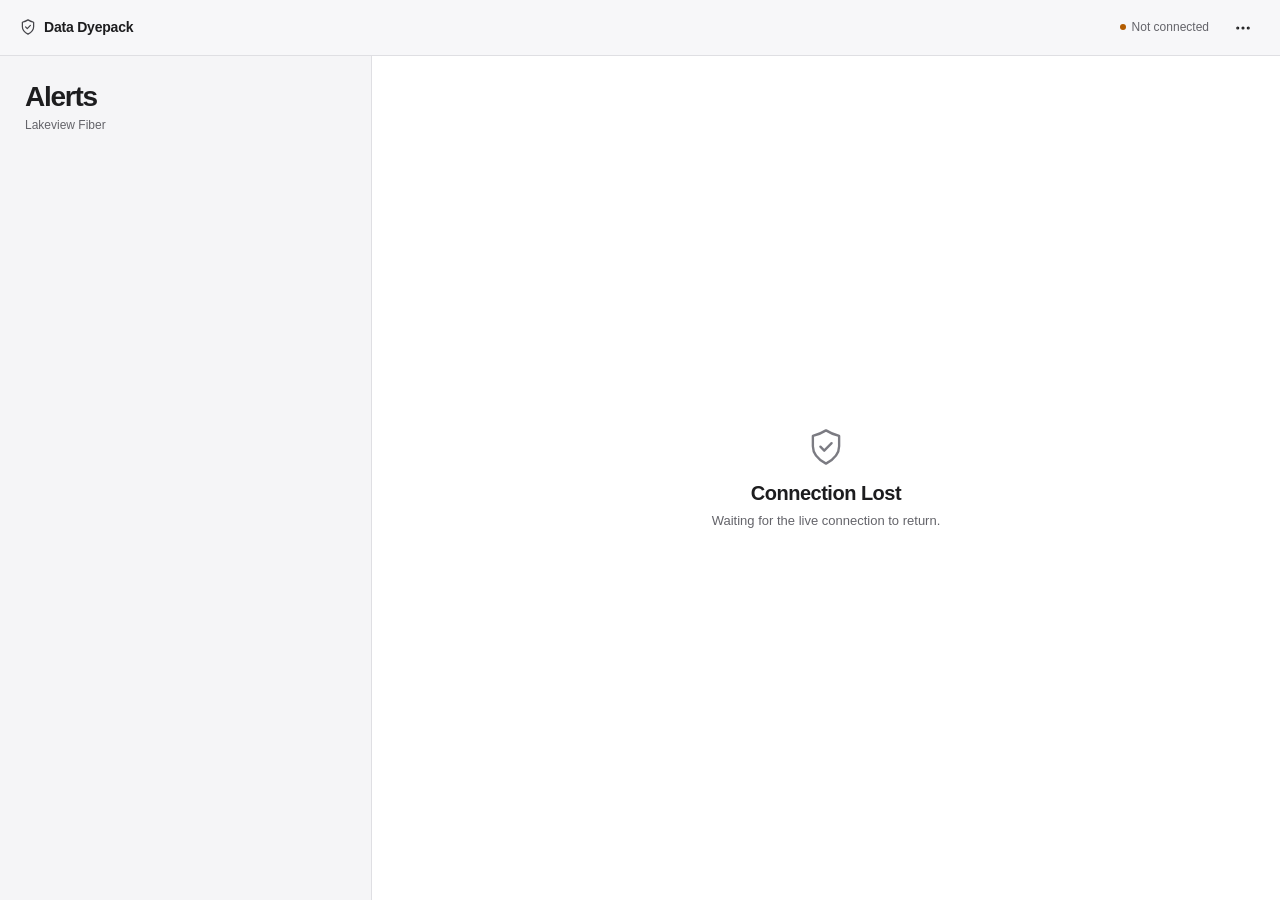
==== commit dc5cbafc: "Make alerts the primary console view" ====
--- a/dyepack/web/index.html
+++ b/dyepack/web/index.html
@@ -4,111 +4,117 @@
   <meta charset="utf-8">
   <meta name="viewport" content="width=device-width, initial-scale=1">
   <meta name="referrer" content="no-referrer">
-  <title>Data Dyepack | Security Console</title>
-  <meta name="description" content="Monitor canary customers, decoy files and security incidents in the Lakeview Fiber lab.">
-  <link rel="icon" href="data:image/svg+xml,%3Csvg xmlns='http://www.w3.org/2000/svg' viewBox='0 0 32 32'%3E%3Crect width='32' height='32' rx='8' fill='%231E40AF'/%3E%3Cpath d='M16 5c3 4 7 8 7 13a7 7 0 1 1-14 0c0-5 4-9 7-13Z' fill='%23fff'/%3E%3Ccircle cx='19' cy='20' r='2' fill='%2360A5FA'/%3E%3C/svg%3E">
+  <meta name="description" content="Review and respond to Data Dyepack security alerts.">
+  <title>Alerts | Data Dyepack</title>
+  <link rel="icon" href="data:image/svg+xml,%3Csvg xmlns='http://www.w3.org/2000/svg' viewBox='0 0 24 24'%3E%3Cpath d='M12 2 4 5v6c0 5 3.6 8.8 8 11 4.4-2.2 8-6 8-11V5z' fill='%233b4149'/%3E%3Cpath d='m8.5 12 2.4 2.4 4.6-4.8' fill='none' stroke='white' stroke-width='1.6' stroke-linecap='round' stroke-linejoin='round'/%3E%3C/svg%3E">
   <link rel="stylesheet" href="styles.css">
   <script type="module" src="app.js"></script>
 </head>
 <body>
   <svg class="icon-defs" xmlns="http://www.w3.org/2000/svg" aria-hidden="true">
-    <symbol id="i-brand" viewBox="0 0 24 24"><path d="M12 2.7c2.8 4 6.5 7.8 6.5 12a6.5 6.5 0 1 1-13 0c0-4.2 3.7-8 6.5-12Z" fill="currentColor" stroke="none"/><circle cx="14.7" cy="16.4" r="1.65" fill="#60a5fa" stroke="none"/></symbol>
-    <symbol id="i-overview" viewBox="0 0 24 24"><rect x="3" y="3" width="7" height="7" rx="1.4"/><rect x="14" y="3" width="7" height="7" rx="1.4"/><rect x="3" y="14" width="7" height="7" rx="1.4"/><rect x="14" y="14" width="7" height="7" rx="1.4"/></symbol>
-    <symbol id="i-shield" viewBox="0 0 24 24"><path d="M12 22s7-3.4 7-9.5V5l-7-3-7 3v7.5C5 18.6 12 22 12 22Z"/><path d="m9 12 2 2 4-4"/></symbol>
-    <symbol id="i-folder" viewBox="0 0 24 24"><path d="M3 7a2 2 0 0 1 2-2h4l2 2h8a2 2 0 0 1 2 2v8a2 2 0 0 1-2 2H5a2 2 0 0 1-2-2Z"/></symbol>
-    <symbol id="i-bell" viewBox="0 0 24 24"><path d="M18 8a6 6 0 0 0-12 0c0 7-3 7-3 9h18c0-2-3-2-3-9ZM10 21h4"/></symbol>
-    <symbol id="i-play" viewBox="0 0 24 24"><circle cx="12" cy="12" r="9"/><path d="m10 8 6 4-6 4Z"/></symbol>
-    <symbol id="i-wave" viewBox="0 0 24 24"><path d="M2 12h5l3-8 4 16 3-8h5"/></symbol>
-    <symbol id="i-users" viewBox="0 0 24 24"><circle cx="9" cy="8" r="3"/><path d="M3 20v-2a4 4 0 0 1 4-4h4a4 4 0 0 1 4 4v2m1-15a3 3 0 0 1 0 6m2 3a4 4 0 0 1 3 4v2"/></symbol>
-    <symbol id="i-check" viewBox="0 0 24 24"><circle cx="12" cy="12" r="9"/><path d="m8 12 2.5 2.5L16 9"/></symbol>
-    <symbol id="i-alarm" viewBox="0 0 24 24"><path d="M12 3.5 2.8 19.5h18.4zM12 9.8v4.6m0 2.6v.4"/></symbol>
-    <symbol id="i-lock" viewBox="0 0 24 24"><rect x="5" y="10.5" width="14" height="10" rx="2"/><path d="M8 10.5V7.5a4 4 0 0 1 8 0v3"/></symbol>
+    <symbol id="i-shield" viewBox="0 0 24 24"><path d="M12 2.5a27 27 0 0 0 7.5 3.2v5.8c0 4.4-3.1 7.6-7.5 10-4.4-2.4-7.5-5.6-7.5-10V5.7A27 27 0 0 0 12 2.5Z"/><path d="m8.8 11.8 2.2 2.3 4.2-4.3"/></symbol>
+    <symbol id="i-more" viewBox="0 0 24 24"><circle cx="5" cy="12" r="1.25"/><circle cx="12" cy="12" r="1.25"/><circle cx="19" cy="12" r="1.25"/></symbol>
+    <symbol id="i-chevron" viewBox="0 0 24 24"><path d="m9 6 6 6-6 6"/></symbol>
+    <symbol id="i-down" viewBox="0 0 24 24"><path d="m6 9 6 6 6-6"/></symbol>
+    <symbol id="i-back" viewBox="0 0 24 24"><path d="m14 5-7 7 7 7"/></symbol>
   </svg>
+  <a class="skip" href="#main">Skip to alerts</a>
 
-  <a class="skip" href="#main">Skip to dashboard</a>
-  <aside class="sidebar">
-    <a class="brand" href="#overview" aria-label="Data Dyepack overview">
-      <span class="brand-mark"><svg class="icon" aria-hidden="true"><use href="#i-brand"/></svg></span>
-      <span>Data Dyepack<small>Security Console</small></span>
-    </a>
-    <nav class="nav" aria-label="Dashboard">
-      <a href="#overview" aria-current="location"><svg class="icon" aria-hidden="true"><use href="#i-overview"/></svg>Overview</a>
-      <a href="#response"><svg class="icon" aria-hidden="true"><use href="#i-shield"/></svg>Incidents</a>
-      <a href="#assets"><svg class="icon" aria-hidden="true"><use href="#i-folder"/></svg>Assets</a>
-      <a href="#notifications"><svg class="icon" aria-hidden="true"><use href="#i-bell"/></svg>Notifications</a>
-    </nav>
-    <div class="workspace">
-      <span class="workspace-mark" aria-hidden="true">LF</span>
-      <span>Lakeview Fiber<small>Lab environment</small></span>
+  <header class="toolbar">
+    <div class="brand"><svg class="icon" aria-hidden="true"><use href="#i-shield"/></svg><span>Data Dyepack</span></div>
+    <span id="conn" class="connection" data-state="connecting" role="status">Connecting</span>
+    <details id="app-menu" class="menu">
+      <summary class="icon-button" aria-label="More options" title="More options"><svg class="icon" aria-hidden="true"><use href="#i-more"/></svg></summary>
+      <div class="menu-items">
+        <a id="mode-link" href="?replay=1">Watch recorded drill</a>
+        <button id="show-tools" type="button">Lab tools and settings</button>
+      </div>
+    </details>
+  </header>
+
+  <main id="main" class="app" tabindex="-1">
+    <aside class="alert-sidebar" aria-labelledby="alerts-heading">
+      <header class="sidebar-heading">
+        <h1 id="alerts-heading" tabindex="-1">Alerts</h1>
+        <p id="alert-count">Lakeview Fiber</p>
+      </header>
+      <ul id="alert-list" class="alert-list" aria-label="Security alerts"></ul>
+    </aside>
+
+    <section id="alert-pane" class="alert-pane" aria-label="Selected alert">
+      <div id="empty-alert" class="empty-alert">
+        <svg class="icon" aria-hidden="true"><use href="#i-shield"/></svg>
+        <h2 id="empty-title">Waiting for Alerts</h2>
+        <p id="empty-message">Connecting to Lakeview Fiber.</p>
+      </div>
+      <article id="incident" class="incident" hidden>
+        <button id="back-to-alerts" class="back-button" type="button"><svg class="icon" aria-hidden="true"><use href="#i-back"/></svg>Alerts</button>
+        <header class="incident-header">
+          <div class="incident-heading">
+            <p id="incident-meta" class="incident-meta"></p>
+            <h2 id="incident-title" tabindex="-1"></h2>
+            <p id="incident-source" class="incident-source"></p>
+          </div>
+          <details id="actions" class="menu">
+            <summary class="button">Actions<svg class="icon" aria-hidden="true"><use href="#i-down"/></svg></summary>
+            <div id="action-items" class="menu-items"></div>
+          </details>
+        </header>
+        <p id="response-note" class="response-note" hidden></p>
+        <div id="incident-facts"></div>
+        <div id="incident-outcome" role="status"></div>
+        <details id="incident-report" class="disclosure" hidden>
+          <summary>Report</summary>
+          <div id="report-body" class="disclosure-body"></div>
+        </details>
+        <details id="incident-activity" class="disclosure">
+          <summary>Activity <span id="activity-count" class="disclosure-count"></span></summary>
+          <ol id="incident-events" class="activity-list"></ol>
+        </details>
+      </article>
+    </section>
+
+    <div id="player" class="player" aria-label="Recorded drill playback" hidden>
+      <span class="recording-label">Recorded drill</span>
+      <button id="play" class="button" type="button" disabled>Pause</button>
+      <span id="clock" class="clock">0:00 / 0:00</span>
+      <button id="restart" class="button" type="button" disabled>Restart</button>
+      <select id="replay-speed" class="button" aria-label="Playback speed" disabled><option value="1">1×</option><option value="4">4×</option></select>
+      <a class="back-live" href="./">End replay</a>
     </div>
-  </aside>
+  </main>
 
-  <div class="shell">
-    <header class="top">
-      <p class="top-label">Lakeview Fiber <span>/</span> <strong id="view-name">Overview</strong></p>
-      <div class="mode">
-        <span id="conn" class="conn" data-state="connecting" role="status">Connecting</span>
-        <a id="mode-link" class="button primary" href="?replay=1"><svg class="icon" aria-hidden="true"><use href="#i-play"/></svg><span>Watch replay</span></a>
-      </div>
-    </header>
-
-    <main id="main" class="board" tabindex="-1">
-      <section id="overview" class="overview" aria-labelledby="overview-h">
-        <div class="page-heading">
-          <div>
-            <h1 id="overview-h">Protection overview</h1>
-            <p>Monitor canary records, decoy files, and incident response.</p>
-          </div>
+  <dialog id="lab-tools" class="tools" aria-labelledby="tools-title">
+    <header class="sheet-header"><h2 id="tools-title">Lab Tools</h2><form method="dialog"><button class="button" type="submit" autofocus>Done</button></form></header>
+    <div class="tool-groups">
+      <details class="disclosure">
+        <summary>Alert routing</summary>
+        <div class="disclosure-body">
+        <section class="panel routes-panel" aria-labelledby="routes-h">
+          <h2 id="routes-h">Alert routes <small>Notification channels by severity</small></h2>
+          <table class="routes">
+            <thead><tr><th scope="col">Severity</th><th scope="col">Push</th><th scope="col">SMS</th><th scope="col">Email</th><th scope="col">Discord</th></tr></thead>
+            <tbody id="routes-body"></tbody>
+          </table>
+          <p id="routes-note" class="routes-note" role="status">Loading alert routes…</p>
+          <button id="retry-routes" type="button" class="button" hidden>Retry loading</button>
+        </section>
         </div>
-
-        <p id="conn-note" class="connection-note" role="status" hidden></p>
-        <div id="player" class="player" aria-label="Replay controls" hidden>
-          <strong>Recorded drill</strong>
-          <span id="clock" class="clock">0:00 / 0:00</span>
-          <div class="play-actions">
-            <button class="button" id="play" type="button" disabled>Pause</button>
-            <div class="speeds" role="group" aria-label="Replay speed">
-              <button class="button" type="button" data-speed="1" aria-pressed="true" disabled>1×</button>
-              <button class="button" type="button" data-speed="4" aria-pressed="false" disabled>4×</button>
-            </div>
-            <button class="button" id="restart" type="button" disabled>Restart</button>
-          </div>
+      </details>
+      <details class="disclosure">
+        <summary>Notification history</summary>
+        <div class="disclosure-body">
+        <section class="panel phone-panel" aria-labelledby="phone-h">
+          <h2 id="phone-h">On-call notifications <small>Latest delivery results</small></h2>
+          <ol id="phone-notes" class="phone-notes"></ol>
+          <p id="phone-empty" class="empty">No notifications recorded.</p>
+        </section>
         </div>
-
-        <section id="status" class="status" data-state="clear" aria-label="Protection status">
-          <div class="status-content">
-            <div class="lamp" role="status">
-              <svg class="icon i-clear" aria-hidden="true"><use href="#i-check"/></svg>
-              <svg class="icon i-alarm" aria-hidden="true"><use href="#i-alarm"/></svg>
-              <svg class="icon i-locked" aria-hidden="true"><use href="#i-lock"/></svg>
-              <span>Protection status</span>
-            </div>
-            <h2 id="status-word">Waiting for events</h2>
-            <p id="status-line" class="status-line" aria-live="polite">The console is connecting to the lab.</p>
-            <a id="status-action" class="button status-action" href="#response" hidden>Review incidents <span aria-hidden="true">↗</span></a>
-          </div>
-          <div class="status-art" aria-hidden="true">
-            <div class="orbit orbit-near"></div><div class="orbit orbit-far"></div>
-            <div class="shield-disc"><svg class="icon i-clear"><use href="#i-shield"/></svg><svg class="icon i-alarm"><use href="#i-alarm"/></svg><svg class="icon i-locked"><use href="#i-lock"/></svg></div>
-          </div>
-        </section>
-
-        <ol id="phases" class="phases" aria-label="Drill steps" hidden>
-          <li data-phase="normal">Normal activity</li>
-          <li data-phase="heist-1">Bulk read</li>
-          <li data-phase="heist-2">Backup cracking</li>
-          <li data-phase="heist-3">Stolen logins</li>
-          <li data-phase="agent">Drive intrusion</li>
-        </ol>
-
-        <div class="metrics">
-          <div class="metric"><span class="metric-icon"><svg class="icon" aria-hidden="true"><use href="#i-shield"/></svg></span><dl><dt>Open incidents</dt><dd id="metric-incidents">–</dd></dl></div>
-          <div class="metric"><span class="metric-icon"><svg class="icon" aria-hidden="true"><use href="#i-users"/></svg></span><dl><dt>Active sessions</dt><dd id="metric-sessions">–</dd></dl></div>
-          <div class="metric"><span class="metric-icon"><svg class="icon" aria-hidden="true"><use href="#i-wave"/></svg></span><dl><dt>Rows read per minute</dt><dd id="metric-rate">–</dd></dl></div>
-        </div>
-
-        <div class="panels">
-          <section class="panel mine-panel" aria-labelledby="mine-h">
+      </details>
+      <details class="disclosure">
+        <summary>Lab diagnostics</summary>
+        <div class="diagnostics">
+        <section class="panel mine-panel" aria-labelledby="mine-h">
             <h2 id="mine-h">Customer table <small>Canary hits and export activity</small></h2>
             <div id="mine" class="mine"></div>
             <ul class="legend">
@@ -117,27 +123,11 @@
               <li><i class="sw crate"></i>Export</li>
             </ul>
           </section>
-          <section class="panel speed-panel" aria-labelledby="speed-h">
+        <section class="panel speed-panel" aria-labelledby="speed-h">
             <h2 id="speed-h">Read speed <small>Customer table · last 3 minutes</small></h2>
             <div class="now"><strong id="rate">–</strong><span>rows/min</span></div>
             <div id="chart" class="chart"></div>
           </section>
-        </div>
-      </section>
-
-      <section id="response" class="panels" aria-label="Incident response">
-        <section class="panel incident-panel" aria-labelledby="inc-h">
-          <h2 id="inc-h">Incidents <small>Triage, reports, and response</small></h2>
-          <div id="incidents" class="incidents"></div>
-        </section>
-        <section class="panel feed-panel" aria-labelledby="feed-h">
-          <h2 id="feed-h">Alarm feed <small>Newest first</small></h2>
-          <ol id="feed" class="feed"></ol>
-          <p id="feed-empty" class="empty">No alarms recorded.</p>
-        </section>
-      </section>
-
-      <section id="assets" class="panels" aria-label="Monitored assets">
         <section class="panel drive-panel" aria-labelledby="drive-h">
           <h2 id="drive-h">Company drive <small>File activity and decoy hits</small></h2>
           <div class="proc">
@@ -161,25 +151,6 @@
           <ol id="prints" class="prints"></ol>
           <p id="prints-empty" class="empty">No exports observed.</p>
         </section>
-      </section>
-
-      <section id="notifications" class="panels" aria-label="Notifications">
-        <section class="panel routes-panel" aria-labelledby="routes-h">
-          <h2 id="routes-h">Alert routes <small>Notification channels by severity</small></h2>
-          <table class="routes">
-            <thead><tr><th scope="col">Severity</th><th scope="col">Push</th><th scope="col">SMS</th><th scope="col">Email</th><th scope="col">Discord</th></tr></thead>
-            <tbody id="routes-body"></tbody>
-          </table>
-          <p id="routes-note" class="routes-note" role="status">Loading alert routes…</p>
-          <button id="retry-routes" type="button" class="button" hidden>Retry loading</button>
-        </section>
-        <section class="panel phone-panel" aria-labelledby="phone-h">
-          <h2 id="phone-h">On-call notifications <small>Latest delivery results</small></h2>
-          <ol id="phone-notes" class="phone-notes"></ol>
-          <p id="phone-empty" class="empty">No notifications recorded.</p>
-        </section>
-      </section>
-
       <section class="panel score-panel" aria-labelledby="score-h">
         <h2 id="score-h">Drill results <small>Updates during a drill</small></h2>
         <div class="tiles">
@@ -190,10 +161,12 @@
           <div class="tile" id="t-ai_pick"><span class="k">AI identified the real list</span><b class="v wait">Pending</b><span class="n">Goal: no better than chance</span></div>
         </div>
       </section>
-    </main>
-  </div>
+        </div>
+      </details>
+    </div>
+  </dialog>
 
-  <dialog id="confirm-action" aria-labelledby="confirm-title" aria-describedby="confirm-detail">
+  <dialog id="confirm-action" class="confirmation" aria-labelledby="confirm-title" aria-describedby="confirm-detail">
     <h2 id="confirm-title"></h2>
     <p id="confirm-detail"></p>
     <form method="dialog">
--- a/dyepack/web/styles.css
+++ b/dyepack/web/styles.css
@@ -1,137 +1,156 @@
 :root {
   color-scheme: light;
-  --navy: #0f172a;
-  --blue: #1e40af;
-  --accent: #3b82f6;
-  --blue-light: #60a5fa;
-  --ground: #f8fafc;
+  --ink: #1d1d1f;
+  --muted: #64646a;
+  --line: #dfdfe3;
+  --ground: #f5f5f7;
   --panel: #fff;
-  --panel-2: #f1f5f9;
-  --line: #e2e8f0;
-  --muted: #475569;
-  --faint: #52637b;
-  --dye: #be2946;
+  --panel-2: #f2f2f5;
+  --blue: #0066cc;
+  --accent: #007aff;
+  --dye: #bd2328;
   --dye-soft: #fda4af;
+  --patina: #246844;
+  --faint: #64646a;
   --gold: #618be3;
   --gold-hi: #b8d3ff;
   --canary: #f9ca77;
-  --patina: #12694f;
-  --steel: #91b7e9;
   --wood: #344e80;
   --pit: #0c1428;
   --quartz: #eaf2ff;
-  --sign: Inter, -apple-system, BlinkMacSystemFont, "Segoe UI", sans-serif;
-  --mono: ui-monospace, "SF Mono", Menlo, Consolas, monospace;
-  --shadow: 0 2px 12px rgb(15 23 42 / 5%);
-  --rail: 216px;
+  --sign: -apple-system, BlinkMacSystemFont, "Segoe UI", sans-serif;
+  --mono: ui-monospace, "SF Mono", Menlo, monospace;
 }
 
 * { box-sizing: border-box; }
 [hidden] { display: none !important; }
-html { scroll-padding-top: 88px; }
-body { margin: 0; min-height: 100dvh; background: var(--ground); color: var(--navy); font: 15px/1.55 var(--sign); -webkit-font-smoothing: antialiased; }
-button, input { font: inherit; }
-a { color: inherit; }
-:focus-visible { outline: 2px solid var(--accent); outline-offset: 3px; }
-.icon-defs { position: absolute; width: 0; height: 0; pointer-events: none; }
-.icon { display: block; flex: none; width: 20px; height: 20px; fill: none; stroke: currentColor; stroke-width: 1.75; stroke-linecap: round; stroke-linejoin: round; }
-.skip { position: fixed; top: 10px; left: 12px; z-index: 200; padding: 10px 14px; border-radius: 12px; background: var(--panel); color: var(--blue); transform: translateY(-150%); }
+body { margin: 0; min-height: 100dvh; display: flex; flex-direction: column; background: var(--panel); color: var(--ink); font: 14px/1.45 var(--sign); -webkit-font-smoothing: antialiased; }
+button, select { font: inherit; }
+a { color: var(--blue); }
+:focus-visible { outline: 2px solid var(--accent); outline-offset: 2px; }
+.icon-defs { position: absolute; width: 0; height: 0; }
+.icon { display: block; width: 18px; height: 18px; flex: none; fill: none; stroke: currentColor; stroke-width: 1.65; stroke-linecap: round; stroke-linejoin: round; }
+.skip { position: fixed; top: 8px; left: 12px; z-index: 10; padding: 8px 14px; border-radius: 7px; background: white; transform: translateY(-150%); }
 .skip:focus { transform: translateY(0); }
 
-.sidebar { position: fixed; inset: 0 auto 0 0; z-index: 101; width: var(--rail); display: flex; flex-direction: column; padding: 26px 16px 18px; background: var(--navy); color: #b9c6dc; }
-.brand, .workspace { display: flex; align-items: center; gap: 11px; padding-inline: 8px; color: #f8fafc; font-size: 14px; font-weight: 650; line-height: 1.25; }
-.brand { text-decoration: none; }
-.brand small, .workspace small { display: block; margin-top: 4px; color: #a9b9d4; font-size: 11px; font-weight: 500; }
-.brand-mark, .workspace-mark { display: grid; flex: none; place-items: center; width: 38px; height: 38px; border-radius: 12px; }
-.brand-mark { background: #24469e; box-shadow: inset 0 1px 0 rgb(255 255 255 / 24%); }
-.workspace-mark { border: 1px solid #3a4966; background: #23314d; color: #dbe9ff; font-size: 12px; }
-.workspace { margin-top: auto; padding-top: 18px; border-top: 1px solid #293752; }
-.nav { display: grid; gap: 5px; margin-top: 44px; }
-.nav a { display: flex; gap: 11px; align-items: center; min-height: 44px; padding: 8px 11px; border: 1px solid transparent; border-radius: 12px; text-decoration: none; font-weight: 550; font-size: 14px; transition: background .2s, color .2s; }
-.nav a:hover { background: #1b2840; color: #fff; }
-.nav a[aria-current] { border-color: #2b4370; background: #20345a; color: #f0f6ff; }
-.nav a[aria-current] .icon { color: #9bc5ff; }
-.nav .icon { width: 17px; height: 17px; }
-
-.shell { margin-left: var(--rail); }
-.top { position: sticky; top: 0; z-index: 100; display: flex; align-items: center; justify-content: space-between; gap: 12px; min-height: 68px; padding: 10px clamp(20px, 3.4vw, 48px); border-bottom: 1px solid var(--line); background: rgb(255 255 255 / 93%); backdrop-filter: blur(16px); }
-.top-label { margin: 0; color: var(--faint); font-size: 13px; }
-.top-label span { margin-inline: 6px; color: #7688a1; }
-.top-label strong { color: var(--navy); font-weight: 650; }
-.mode { display: flex; align-items: center; flex-wrap: wrap; gap: 10px; }
-.conn { display: inline-flex; gap: 7px; align-items: center; padding: 4px 10px; border: 1px solid var(--line); border-radius: 999px; background: var(--ground); color: var(--muted); white-space: nowrap; font-size: 12px; font-weight: 650; }
-.conn::before { content: ""; width: 6px; height: 6px; border-radius: 50%; background: currentColor; }
-.conn[data-state="live"] { color: #12624c; background: #ecfdf5; border-color: #c4eadb; }
-.conn[data-state="replay"] { color: var(--blue); background: #eff6ff; border-color: #dbeafe; }
-.conn[data-state="retry"], .conn[data-state="down"] { color: #a22540; background: #fff1f4; border-color: #f9cdd6; }
-.connection-note { margin: 0; padding: 11px 15px; border: 1px solid #f3ccd4; border-radius: 12px; color: #96253b; background: #fff5f6; }
-.connection-note[data-kind="readonly"] { border-color: #dbeafe; color: var(--blue); background: #eff6ff; }
-
-.button, .act { display: inline-flex; align-items: center; justify-content: center; gap: 8px; min-height: 42px; padding: 8px 13px; border: 1px solid #d7e0ec; border-radius: 12px; background: var(--panel); color: var(--navy); font-size: 13px; font-weight: 650; text-decoration: none; cursor: pointer; transition: background .2s, border-color .2s, box-shadow .2s, transform .2s; }
-.button .icon { width: 17px; height: 17px; }
-.button:hover:not(:disabled), .act:hover:not(:disabled) { border-color: #b4c4db; background: #eef4ff; }
-.button:active:not(:disabled), .act:active:not(:disabled) { transform: translateY(1px); }
-.button.primary { background: var(--navy); border-color: var(--navy); color: #f1f6ff; }
-.button.primary:hover { background: #233a62; border-color: #233a62; box-shadow: 0 3px 9px rgb(15 23 42 / 18%); }
-.button:disabled, .act:disabled { cursor: default; color: var(--faint); background: var(--panel-2); border-color: var(--line); }
-.button.danger { color: #a22540; border-color: #f1c5d0; }
-.button.danger:hover { background: #fff1f4; border-color: #e8a8b7; }
-.player { display: flex; align-items: center; flex-wrap: wrap; gap: 7px 13px; padding: 8px 12px; border: 1px solid var(--line); border-radius: 12px; background: var(--panel); }
-.player strong { font-size: 14px; }
-.clock { color: var(--faint); font: 12px var(--mono); font-variant-numeric: tabular-nums; }
-.play-actions { display: flex; flex-wrap: wrap; gap: 8px; margin-inline-start: auto; }
-.speeds { display: flex; gap: 2px; padding: 2px; border-radius: 12px; background: var(--panel-2); }
-.speeds button { min-height: 38px; border-color: transparent; background: transparent; }
-.speeds button[aria-pressed="true"] { border-color: var(--line); background: var(--panel); color: var(--blue); box-shadow: 0 1px 3px rgb(15 23 42 / 9%); }
-
-.board { display: grid; gap: 22px; max-width: 1376px; margin-inline: auto; padding: 32px clamp(20px, 3.4vw, 48px) 48px; }
-.overview { display: grid; gap: 20px; min-width: 0; }
-.page-heading h1 { margin: 0; font-size: clamp(2rem, 3.45vw, 2.75rem); font-weight: 700; line-height: 1.13; letter-spacing: -.045em; }
-.page-heading p { margin: 7px 0 0; color: var(--faint); font-size: 15px; }
-.status { --highlight: #a6cbff; position: relative; isolation: isolate; display: grid; align-items: center; min-height: 216px; overflow: hidden; border-radius: 24px; padding: 26px clamp(22px, 4vw, 42px); background: radial-gradient(ellipse at 81% 48%, #284b9a 0, transparent 51%), linear-gradient(115deg, #101b35, #142c64 76%, #183577); color: #fff; }
-.status[data-state="alarm"] { --highlight: #ffc1cd; background: radial-gradient(ellipse at 82% 48%, #8b304e 0, transparent 54%), linear-gradient(115deg, #25162c, #48213d); }
-.status[data-state="locked"] { --highlight: #b4e9f8; background: radial-gradient(ellipse at 82% 48%, #25647a 0, transparent 54%), linear-gradient(115deg, #102137, #173e54); }
-.status[data-state="alarm"] .shield-disc { background: linear-gradient(150deg, #a34d69, #5e213e); }
-.status[data-state="locked"] .shield-disc { background: linear-gradient(150deg, #427f90, #164050); }
-.status-content { position: relative; z-index: 1; min-width: 0; width: 65%; }
-.lamp { display: flex; align-items: center; gap: 8px; margin-bottom: 10px; color: var(--highlight); font-weight: 650; font-size: 13px; }
-.status .icon { display: none; }
-.status[data-state="clear"] .i-clear, .status[data-state="alarm"] .i-alarm, .status[data-state="locked"] .i-locked { display: block; }
-.lamp .icon { width: 18px; height: 18px; }
-.status h2 { margin: 0; font-size: clamp(28px, 4vw, 46px); font-weight: 670; line-height: 1.05; letter-spacing: -.048em; overflow-wrap: anywhere; }
-.status-line { margin: 9px 0 0; color: #e0e8f8; font-size: 14px; overflow-wrap: anywhere; }
-.status-action { min-height: 38px; margin-top: 15px; background: rgb(255 255 255 / 10%); border-color: rgb(255 255 255 / 38%); color: #fff; }
-.status-action:hover:not(:disabled) { background: rgb(255 255 255 / 20%); border-color: rgb(255 255 255 / 58%); }
-.status-art { position: absolute; inset: 0 2% 0 auto; width: 37%; display: grid; place-items: center; color: var(--highlight); pointer-events: none; }
-.orbit { position: absolute; width: min(260px, 88%); aspect-ratio: 1; border: 1px solid color-mix(in srgb, currentColor 32%, transparent); border-radius: 50%; }
-.orbit-near { width: min(172px, 68%); }
-.orbit-far { box-shadow: 0 0 0 24px rgb(255 255 255 / 4%), 0 0 0 47px rgb(255 255 255 / 3%); }
-.orbit::before, .orbit::after { content: ""; position: absolute; width: 6px; height: 6px; border-radius: 50%; background: currentColor; box-shadow: 0 0 16px currentColor; }
-.orbit::before { top: 14%; right: 14%; }
-.orbit-far::after { bottom: 21%; left: 7%; }
-.orbit-near::after { bottom: 0; left: 43%; width: 4px; height: 4px; }
-.shield-disc { display: grid; place-items: center; width: min(116px, 52%); aspect-ratio: 1; border: 1px solid color-mix(in srgb, currentColor 52%, transparent); border-radius: 34%; background: linear-gradient(145deg, #426ebd, #1f3c80); box-shadow: inset 0 1px 2px rgb(255 255 255 / 32%), 0 16px 36px rgb(0 0 0 / 26%); }
-.shield-disc .icon { width: 52%; height: 52%; stroke-width: 1.25; }
-
-.phases { display: flex; flex-wrap: wrap; gap: 6px; margin: 0; padding: 0; list-style: none; }
-.phases li { padding: 5px 10px; border: 1px solid var(--line); border-radius: 999px; color: var(--faint); background: var(--panel); font-size: 12px; font-weight: 550; }
-.phases li[data-state="now"] { border-color: #b8cef5; background: #eaf2ff; color: var(--blue); }
-.phases li[data-state="done"] { color: var(--patina); }
-.phases li[data-state="done"]::after { content: " ✓"; }
-
-.metrics { display: grid; grid-template-columns: repeat(3, minmax(0, 1fr)); gap: 14px; }
-.metric { display: flex; align-items: center; gap: 13px; padding: 14px 17px; border: 1px solid var(--line); border-radius: 12px; background: var(--panel); box-shadow: var(--shadow); }
-.metric-icon { display: grid; flex: none; place-items: center; width: 40px; height: 40px; border-radius: 12px; background: #eaf2ff; color: var(--blue); }
-.metric[data-alert="true"] .metric-icon { color: #a22540; background: #fff1f4; }
-.metric dl { margin: 0; min-width: 0; }
-.metric dt { color: var(--faint); font-size: 12px; font-weight: 550; }
-.metric dd { margin: 2px 0 0; font-size: clamp(20px, 2.8vw, 27px); font-variant-numeric: tabular-nums; font-weight: 690; line-height: 1; letter-spacing: -.035em; overflow-wrap: anywhere; }
-
-.panels { display: grid; grid-template-columns: minmax(0, 1.57fr) minmax(0, 1fr); align-items: stretch; gap: 18px; min-width: 0; }
-.panel { min-width: 0; padding: 20px; border: 1px solid var(--line); border-radius: 12px; background: var(--panel); box-shadow: var(--shadow); }
-.panel h2 { margin: 0 0 16px; font-size: 18px; font-weight: 700; letter-spacing: -.02em; line-height: 1.2; }
-.panel h2 small { display: block; margin-top: 5px; color: var(--faint); font-size: 12px; font-weight: 500; line-height: 1.35; letter-spacing: 0; }
-.empty { margin: 0; padding: 15px; border: 1px dashed #d7e0ec; border-radius: 12px; color: var(--faint); background: var(--ground); font-size: 13px; }
+.toolbar { position: sticky; top: 0; z-index: 3; display: flex; align-items: center; gap: 16px; min-height: 56px; padding: 0 19px; border-bottom: 1px solid var(--line); background: rgb(247 247 249 / 95%); backdrop-filter: blur(18px); }
+.brand { display: flex; align-items: center; gap: 7px; margin-right: auto; font-size: 14px; font-weight: 630; letter-spacing: -.015em; }
+.brand .icon { color: #45454b; }
+.connection { display: inline-flex; align-items: center; gap: 6px; color: var(--muted); white-space: nowrap; font-size: 12px; }
+.connection::before { content: ""; width: 6px; height: 6px; border-radius: 50%; background: #86868b; }
+.connection[data-state="live"]::before { background: #26874c; }
+.connection[data-state="replay"]::before { background: var(--accent); }
+.connection[data-state="retry"]::before, .connection[data-state="down"]::before { background: #b35c00; }
+
+.menu { position: relative; flex: none; }
+.menu summary { list-style: none; }
+summary::-webkit-details-marker { display: none; }
+.icon-button, .button { display: inline-flex; align-items: center; justify-content: center; gap: 6px; min-height: 32px; padding: 4px 11px; border: 1px solid #d6d6db; border-radius: 7px; background: var(--panel); color: var(--ink); font-size: 13px; font-weight: 530; cursor: pointer; text-decoration: none; }
+.icon-button { width: 36px; padding: 0; border-color: transparent; background: transparent; }
+.icon-button:hover, .icon-button:focus-visible, .menu[open] > .icon-button { background: #e9e9ed; }
+.button:hover:not(:disabled), .menu[open] > .button { background: var(--panel-2); }
+.button:disabled { opacity: .5; cursor: default; }
+.button .icon { width: 13px; height: 13px; }
+.button.danger { color: var(--dye); }
+.menu-items { position: absolute; z-index: 2; right: 0; top: calc(100% + 5px); min-width: 190px; padding: 4px; border: 1px solid #dedee3; border-radius: 9px; background: var(--panel); box-shadow: 0 10px 30px rgb(0 0 0 / 13%); }
+.menu-items > a, .menu-items > button { display: block; width: 100%; padding: 7px 10px; border: 0; border-radius: 5px; background: transparent; color: var(--ink); text-align: left; font: inherit; font-size: 13px; white-space: nowrap; text-decoration: none; cursor: pointer; }
+.menu-items > :is(a,button):hover:not(:disabled), .menu-items > :is(a,button):focus-visible { background: #eaf2ff; }
+.menu-items > button:disabled { color: var(--muted); cursor: default; }
+.menu-items > .dismiss { color: var(--dye); }
+
+.app { --list-width: clamp(290px, 30vw, 372px); flex: 1; display: grid; grid-template-columns: var(--list-width) minmax(0, 1fr); grid-template-rows: minmax(0, 1fr) auto; min-height: calc(100dvh - 56px); }
+.alert-sidebar { min-width: 0; border-right: 1px solid var(--line); background: var(--ground); }
+.sidebar-heading { padding: 25px 25px 13px; }
+.sidebar-heading h1 { margin: 0; font-size: 28px; font-weight: 710; line-height: 1.16; letter-spacing: -.045em; }
+.sidebar-heading p { margin: 4px 0 0; color: var(--muted); font-size: 12px; }
+.alert-list { margin: 0; padding: 0 9px 18px; list-style: none; }
+.alert-row { display: grid; grid-template-columns: 8px minmax(0, 1fr) auto; align-items: start; column-gap: 9px; width: 100%; min-height: 63px; padding: 12px 13px; border: 0; border-radius: 7px; background: transparent; color: var(--ink); text-align: left; cursor: pointer; }
+.alert-row:hover { background: #ebebee; }
+.alert-row[aria-current="true"] { background: #e3ecfa; }
+.alert-row[aria-current="true"] .row-title { color: #124067; }
+.alert-row .severity-dot { margin-top: 6px; }
+.severity-dot { display: inline-block; flex: none; width: 7px; height: 7px; border-radius: 50%; background: #86868b; }
+.severity-dot.high { background: #b35c00; }
+.severity-dot.critical { background: #d51f2d; }
+.row-title { display: block; font-weight: 640; line-height: 1.35; overflow-wrap: anywhere; }
+.row-meta { display: block; margin-top: 4px; color: var(--muted); font-size: 12px; overflow-wrap: anywhere; }
+.row-time { color: var(--muted); font-size: 11px; font-variant-numeric: tabular-nums; white-space: nowrap; }
+.alert-row > .icon { display: none; }
+
+.alert-pane { display: flex; min-width: 0; }
+.empty-alert { display: grid; align-content: center; justify-items: center; width: 100%; min-height: 260px; padding: 22px; text-align: center; }
+.empty-alert .icon { width: 42px; height: 42px; margin-bottom: 13px; color: #7b7b82; stroke-width: 1.35; }
+.empty-alert h2 { margin: 0; font-size: 20px; line-height: 1.2; letter-spacing: -.025em; }
+.empty-alert p { max-width: 34ch; margin: 7px 0 0; color: var(--muted); font-size: 13px; }
+.incident { width: 100%; max-width: 876px; margin-inline: auto; padding: 37px clamp(24px, 5.4vw, 76px) 42px; }
+.back-button { display: none; align-items: center; gap: 4px; min-height: 38px; margin: -5px 0 15px; padding: 0; border: 0; background: transparent; color: var(--blue); font-weight: 570; cursor: pointer; }
+.back-button .icon { width: 16px; height: 16px; }
+.incident-header { display: flex; align-items: start; gap: 12px; margin-bottom: 20px; }
+.incident-heading { flex: 1; min-width: 0; }
+.incident-header > .menu { margin-top: 2px; }
+.incident-meta { display: flex; align-items: center; gap: 6px; margin: 0 0 5px; color: var(--muted); font-size: 12px; overflow-wrap: anywhere; }
+.incident-heading h2 { margin: 0; font-size: clamp(22px, 3vw, 33px); font-weight: 690; line-height: 1.12; letter-spacing: -.035em; overflow-wrap: anywhere; }
+.incident-source { margin: 7px 0 0; color: var(--muted); font-size: 13px; overflow-wrap: anywhere; }
+.response-note { margin: -8px 0 16px; color: var(--muted); font-size: 13px; }
+.facts { display: grid; grid-template-columns: minmax(98px, 29%) minmax(0, 1fr); margin: 0 0 15px; border-bottom: 1px solid var(--line); }
+.facts dt, .facts dd { padding-block: 11px; border-top: 1px solid var(--line); }
+.facts dt { padding-right: 10px; color: var(--muted); font-size: 13px; }
+.facts dd { margin: 0; color: var(--ink); font-size: 13px; overflow-wrap: anywhere; }
+#incident-outcome:empty { display: none; }
+#incident-outcome { margin: 0 0 15px; }
+.estimate, .checklist { margin: 4px 0; font-size: 13px; overflow-wrap: anywhere; }
+.checklist { margin-top: 7px; padding-left: 18px; }
+.checklist li + li { margin-top: 3px; }
+.checklist-note, .report-meta { margin: 0; color: var(--muted); font-size: 12px; }
+.checklist-panel { margin-top: 9px; }
+.checklist-title { margin: 0 0 3px; font-size: 13px; font-weight: 650; }
+
+.disclosure { border-bottom: 1px solid var(--line); }
+.disclosure summary { display: flex; align-items: center; gap: 8px; min-height: 44px; padding-block: 9px; color: var(--ink); font-weight: 610; list-style: none; cursor: pointer; }
+.disclosure summary::before { content: ""; width: 6px; height: 6px; margin: 0 4px 0 2px; border: solid #73737a; border-width: 1.5px 1.5px 0 0; transform: rotate(45deg); }
+.disclosure[open] > summary::before { transform: translateY(-2px) rotate(135deg); }
+.disclosure-count { margin-left: auto; color: var(--muted); font-size: 12px; font-weight: 400; }
+.disclosure-body { padding: 0 0 14px; }
+.report p { margin: 0; font-size: 13px; white-space: pre-line; overflow-wrap: anywhere; }
+.report .report-meta { margin-bottom: 5px; }
+.activity-list { margin: 0; padding: 0 0 10px; list-style: none; }
+.activity { display: grid; grid-template-columns: minmax(0, 1fr) auto; gap: 2px 12px; padding: 8px 0; overflow-wrap: anywhere; }
+.activity + .activity { border-top: 1px solid #ededf0; }
+.activity p { margin: 0; font-size: 13px; }
+.activity time, .activity .event-meta { color: var(--muted); font-size: 12px; font-variant-numeric: tabular-nums; }
+.activity .event-meta { grid-column: 1 / -1; }
+
+.player { position: sticky; bottom: 0; z-index: 1; display: flex; grid-column: 1 / -1; align-items: center; justify-content: center; flex-wrap: wrap; gap: 7px 12px; padding: 8px 16px; border-top: 1px solid var(--line); background: rgb(249 249 250 / 96%); backdrop-filter: blur(18px); }
+.recording-label { margin-right: auto; font-weight: 620; }
+.clock { color: var(--muted); font-size: 12px; font-variant-numeric: tabular-nums; white-space: nowrap; }
+.back-live { margin-left: auto; font-size: 13px; text-decoration: none; }
+
+dialog { max-height: calc(100dvh - 32px); border: 1px solid #d8d8dc; background: var(--panel); color: var(--ink); box-shadow: 0 24px 72px rgb(0 0 0 / 18%); }
+dialog::backdrop { background: rgb(0 0 0 / 20%); }
+.tools { width: min(690px, calc(100% - 24px)); border-radius: 12px; padding: 0; }
+.sheet-header { position: sticky; top: 0; z-index: 1; display: flex; align-items: center; justify-content: space-between; padding: 13px 19px; border-bottom: 1px solid var(--line); background: #fafafc; }
+.sheet-header h2 { margin: 0; font-size: 16px; font-weight: 650; }
+.tool-groups { padding: 4px 19px 12px; }
+.tool-groups > .disclosure:last-child { border-bottom: 0; }
+.diagnostics { display: grid; grid-template-columns: repeat(2, minmax(0, 1fr)); gap: 11px; padding-bottom: 12px; }
+.diagnostics .panel { min-width: 0; padding: 12px; border: 1px solid var(--line); border-radius: 8px; }
+.diagnostics .score-panel { grid-column: 1 / -1; }
+.panel h2 { margin: 0 0 9px; font-size: 14px; }
+.panel h2 small { display: block; margin-top: 3px; color: var(--muted); font-size: 12px; font-weight: 400; }
+.routes-panel h2, .phone-panel h2 { display: none; }
+.empty { margin: 0; color: var(--muted); font-size: 13px; }
+.chip { color: var(--muted); font-size: 12px; font-weight: 570; text-transform: capitalize; }
+.chip.critical { color: var(--dye); }
+.chip.high { color: #995000; }
+.who { margin-top: 3px; color: var(--muted); font-size: 12px; overflow-wrap: anywhere; }
+
+.confirmation { width: min(340px, calc(100% - 32px)); padding: 21px; border-radius: 13px; }
+.confirmation h2 { margin: 0; font-size: 19px; letter-spacing: -.025em; }
+.confirmation p { margin: 6px 0 17px; color: var(--muted); }
+.confirmation form { display: flex; flex-wrap: wrap; justify-content: flex-end; gap: 8px; }
+.toast { position: fixed; bottom: 56px; left: 50%; z-index: 5; width: max-content; max-width: calc(100% - 32px); margin: 0; padding: 8px 14px; border: 1px solid #dddde0; border-radius: 8px; background: #fcfcfd; color: var(--ink); box-shadow: 0 5px 18px rgb(0 0 0 / 14%); font-size: 13px; transform: translateX(-50%); }
+
+/* Lab views */
 .legend { display: flex; flex-wrap: wrap; gap: 5px 14px; margin: 12px 0 0; padding: 0; list-style: none; color: var(--muted); font-size: 11px; }
 .legend li { display: flex; align-items: center; gap: 6px; }
 .sw { display: inline-block; width: 9px; height: 9px; border-radius: 3px; }
@@ -223,24 +242,10 @@
 .chart .line { fill: none; stroke-width: 2.5; stroke-linejoin: round; }
 .chart .area { opacity: .13; }
 
-.chip { display: inline-flex; align-items: center; min-height: 24px; padding: 3px 8px; border-radius: 999px; background: #edf2f8; color: #40536e; font-size: 11px; font-weight: 700; line-height: 1.1; text-transform: capitalize; white-space: nowrap; }
-.chip.critical, .chip.leaked, .chip.sealed { background: #fde6ec; color: #a82240; }
-.chip.high { background: #fff0e7; color: #904524; }
-.chip.low { background: #fef3d4; color: #795007; }
-.chip.lock, .chip.action, .chip.src-databricks { background: #e8f0ff; color: var(--blue); }
-.chip.clean { background: #e9f7ef; color: var(--patina); }
-
-.feed, .prints, .phone-notes { display: grid; gap: 10px; margin: 0; padding: 0; list-style: none; }
-.feed { max-height: 480px; overflow: auto; overscroll-behavior: contain; }
-.item, .print, .note { min-width: 0; padding: 12px 14px; border: 1px solid var(--line); border-radius: 12px; background: var(--ground); overflow-wrap: anywhere; }
-.item.new, .note.new { animation: drop .24s ease-out; }
+.prints, .phone-notes { display: grid; gap: 10px; margin: 0; padding: 0; list-style: none; }
+.print, .note { min-width: 0; padding: 12px 14px; border: 1px solid var(--line); border-radius: 12px; background: var(--ground); overflow-wrap: anywhere; }
+.note.new { animation: drop .24s ease-out; }
 @keyframes drop { from { opacity: 0; transform: translateY(-5px); } }
-.item-top, .print-top, .note-top { display: flex; align-items: center; flex-wrap: wrap; gap: 7px; }
-.item-top time, .note-top time { margin-inline-start: auto; }
-.item-top time, .inc, .who, .meta, .note-top time { color: var(--faint); font: 11px/1.45 var(--mono); overflow-wrap: anywhere; }
-.what, .why, .who { margin: 5px 0 0; }
-.what { font-size: 14px; font-weight: 650; }
-.why { color: var(--muted); font-size: 13px; }
 .print-top { justify-content: space-between; }
 .print p { margin: 5px 0 0; font-size: 13px; }
 .print.leaked { border-color: #f4ced8; }
@@ -251,34 +256,6 @@
 .note-status { margin: 6px 0 0; color: var(--faint); font-size: 11px; }
 .note.sent .note-status { color: var(--patina); }
 .note.failed .note-status { color: var(--dye); }
-
-.incidents, .incident { display: grid; gap: 11px; min-width: 0; }
-.incident.dismissed .inc-state { color: var(--faint); }
-.inc-head { display: flex; flex-wrap: wrap; align-items: center; gap: 8px; }
-.inc-head strong { font-size: 15px; font-weight: 680; }
-.inc-state { margin-inline-start: auto; color: var(--muted); font-size: 12px; }
-.triage { padding: 13px; border: 1px solid var(--line); border-radius: 12px; background: var(--ground); }
-.triage-title { margin: 0 0 7px; font-size: 13px; font-weight: 700; }
-.facts { display: grid; grid-template-columns: minmax(0, 135px) minmax(0, 1fr); gap: 7px 11px; margin: 0; }
-.facts dt { color: var(--faint); font-size: 12px; }
-.facts dd { margin: 0; font-size: 13px; line-height: 1.4; overflow-wrap: anywhere; }
-.facts dd.machine { color: #9f2940; font-weight: 650; }
-.facts dd.human { color: var(--patina); }
-.checklist { margin: 7px 0 0; padding-left: 18px; font-size: 13px; overflow-wrap: anywhere; }
-.checklist li + li { margin-top: 4px; }
-.checklist-note { margin: 0; color: var(--faint); font-size: 12px; }
-.meta { display: flex; flex-wrap: wrap; align-items: center; gap: 7px; }
-.report h3 { margin: 7px 0 4px; font-size: 17px; line-height: 1.25; }
-.report p { margin: 0; color: var(--muted); font-size: 14px; white-space: pre-line; overflow-wrap: anywhere; }
-.respond { display: flex; flex-wrap: wrap; gap: 8px; }
-.act { justify-content: flex-start; text-align: left; }
-.act.lock:not(:disabled), .act.revoke:not(:disabled) { color: #a22540; border-color: #f1cad3; }
-.act.suggested:not(:disabled) { border-color: #b0c9f0; }
-.act.done:disabled { color: var(--patina); }
-details.incident { border-top: 1px solid var(--line); padding-top: 8px; }
-details.incident > summary { padding-block: 7px; color: var(--muted); font-size: 13px; font-weight: 650; cursor: pointer; overflow-wrap: anywhere; }
-details.incident > :not(summary) { margin-top: 10px; }
-.estimate { margin: 0; color: var(--muted); font-size: 13px; font-weight: 650; overflow-wrap: anywhere; }
 
 .tiles { display: grid; grid-template-columns: repeat(5, minmax(0, 1fr)); gap: 10px; }
 .tile { display: flex; flex-direction: column; gap: 5px; min-width: 0; padding: 12px; border: 1px solid var(--line); border-radius: 12px; background: var(--ground); }
@@ -305,51 +282,32 @@
 .routes-note { margin: 11px 0 0; color: var(--faint); font-size: 13px; }
 #retry-routes { margin-top: 8px; }
 
-dialog { width: min(420px, calc(100% - 32px)); padding: 24px; border: 1px solid var(--line); border-radius: 24px; color: var(--navy); background: var(--panel); box-shadow: 0 20px 70px rgb(15 23 42 / 28%); }
-dialog::backdrop { background: rgb(15 23 42 / 48%); backdrop-filter: blur(4px); }
-dialog h2 { margin: 0; font-size: 21px; }
-dialog p { margin: 7px 0 18px; color: var(--muted); }
-dialog form { display: flex; flex-wrap: wrap; justify-content: flex-end; gap: 8px; }
-.toast { position: fixed; z-index: 500; left: 50%; bottom: 18px; width: max-content; max-width: calc(100% - 32px); margin: 0; padding: 11px 16px; border-radius: 12px; background: var(--navy); color: white; font-size: 14px; box-shadow: 0 8px 26px rgb(15 23 42 / 20%); transform: translateX(-50%); }
-
-@media (max-width: 1000px) {
-  :root { --rail: 182px; }
-  .tiles { grid-template-columns: repeat(3, minmax(0, 1fr)); }
+@media (max-width: 700px) {
+  .toolbar { min-height: 50px; padding-inline: 14px; }
+  .app { grid-template-columns: minmax(0, 1fr); min-height: calc(100dvh - 50px); }
+  .alert-sidebar { border-right: 0; }
+  .sidebar-heading { padding: 23px 18px 14px; }
+  .alert-list { padding-inline: 10px; }
+  .alert-row { grid-template-columns: 8px minmax(0, 1fr) auto 16px; align-items: start; }
+  .alert-row[aria-current="true"] { background: transparent; }
+  .alert-row[aria-current="true"] .row-title { color: var(--ink); }
+  .alert-row > .icon { display: block; width: 14px; height: 14px; margin-top: 2px; color: #74747b; }
+  .app[data-has-alerts="false"] .alert-sidebar { align-self: start; }
+  .app[data-has-alerts="false"] { grid-template-rows: auto minmax(0, 1fr) auto; }
+  .app[data-has-alerts="true"]:not([data-detail="true"]) .alert-pane,
+  .app[data-detail="true"] .alert-sidebar { display: none; }
+  .app[data-has-alerts="false"] .alert-pane { background: var(--ground); }
+  .incident { padding: 16px 18px 30px; }
+  .back-button { display: inline-flex; }
+  .recording-label { display: none; }
+  .back-live { margin-left: 0; }
 }
-@media (max-width: 767px) {
-  html { scroll-padding-top: 64px; }
-  .sidebar { position: static; width: auto; padding: 12px 14px 8px; }
-  .brand { padding-inline: 1px; }
-  .brand-mark { width: 34px; height: 34px; }
-  .workspace { display: none; }
-  .nav { grid-template-columns: repeat(4, minmax(0, 1fr)); gap: 3px; margin-top: 10px; }
-  .nav a { justify-content: center; gap: 4px; min-height: 42px; padding: 4px 2px; font-size: 11px; }
-  .nav .icon { width: 14px; height: 14px; }
-  .shell { margin: 0; }
-  .top { min-height: 56px; padding: 6px 14px; }
-  .board { gap: 15px; padding: 22px 14px 32px; }
-  .overview { gap: 15px; }
-  .panels { grid-template-columns: minmax(0, 1fr); gap: 15px; }
-  .panel { padding: 16px; }
-  .status { min-height: 185px; }
-  .metric { gap: 9px; padding: 12px; }
-  .metric-icon { width: 32px; height: 32px; }
-  .metric-icon .icon { width: 17px; height: 17px; }
-}
-@media (max-width: 480px) {
-  .nav .icon, .top-label { display: none; }
-  .top { justify-content: flex-end; }
-  .status { min-height: 170px; padding: 20px; }
-  .status-art { right: 0; width: 32%; }
-  .status-content { width: 76%; }
-  .status h2 { font-size: clamp(25px, 7.8vw, 35px); }
-  .metrics { gap: 7px; }
-  .metric { flex-direction: column; align-items: flex-start; gap: 6px; padding: 9px; }
-  .metric dt { font-size: 11px; }
-  .facts { grid-template-columns: minmax(0, 1fr); gap: 2px; }
-  .facts dd + dt { margin-top: 6px; }
-  .tiles { grid-template-columns: repeat(2, minmax(0, 1fr)); }
-  .play-actions { margin-inline-start: 0; }
+@media (max-width: 430px) {
+  .toolbar { gap: 9px; }
+  .player { gap: 6px; padding-inline: 6px; }
+  .player .button { min-height: 36px; padding-inline: 7px; }
+  .diagnostics { grid-template-columns: minmax(0, 1fr); }
+  .routes :is(th,td) { padding-inline: 1px; }
 }
 @media (prefers-reduced-motion: reduce) {
   *, *::before, *::after { animation: none !important; transition: none !important; }
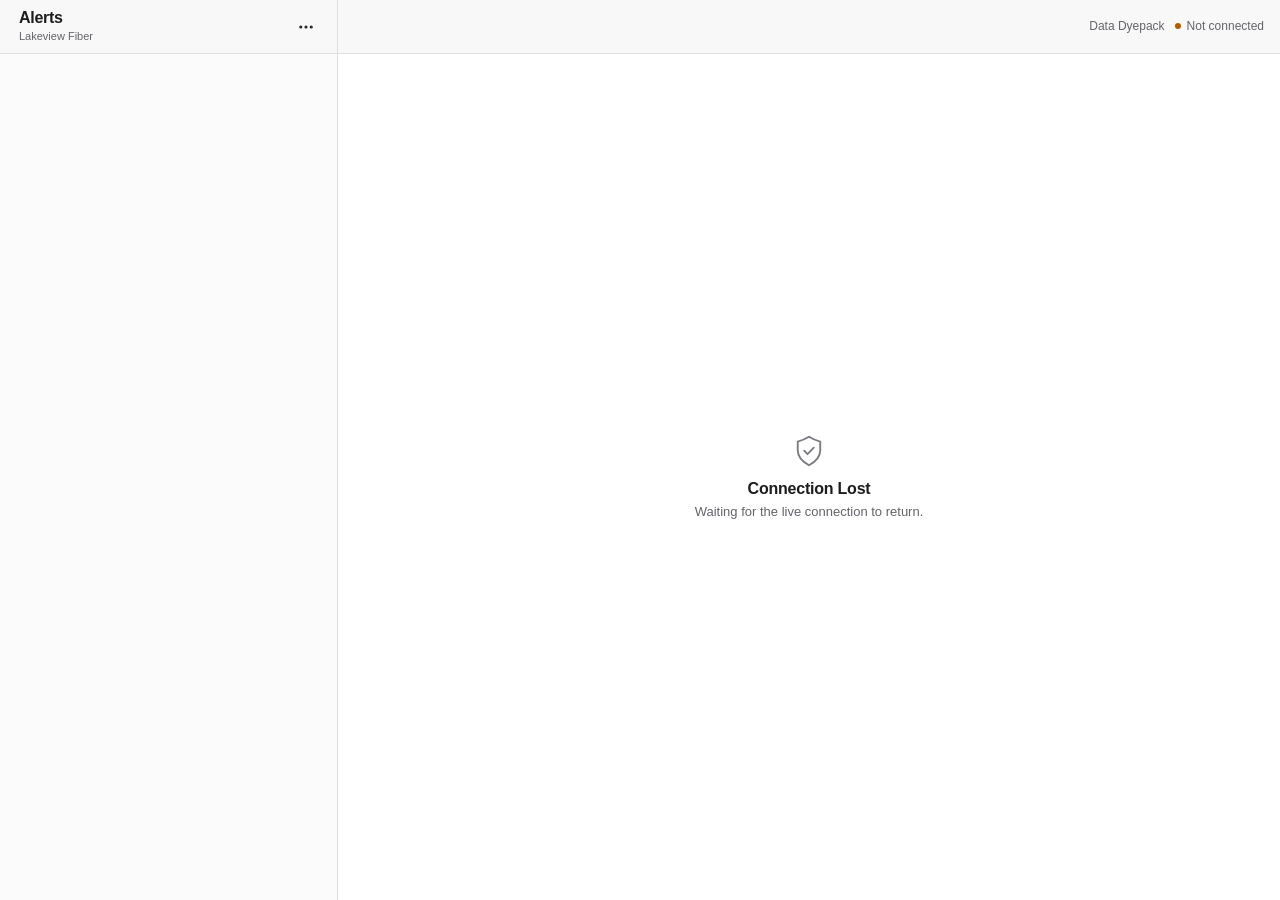
==== commit d15f8bf9: "Refine alerts around the macOS Mail layout" ====
--- a/dyepack/web/index.html
+++ b/dyepack/web/index.html
@@ -20,58 +20,67 @@
   </svg>
   <a class="skip" href="#main">Skip to alerts</a>
 
-  <header class="toolbar">
-    <div class="brand"><svg class="icon" aria-hidden="true"><use href="#i-shield"/></svg><span>Data Dyepack</span></div>
-    <span id="conn" class="connection" data-state="connecting" role="status">Connecting</span>
-    <details id="app-menu" class="menu">
-      <summary class="icon-button" aria-label="More options" title="More options"><svg class="icon" aria-hidden="true"><use href="#i-more"/></svg></summary>
-      <div class="menu-items">
-        <a id="mode-link" href="?replay=1">Watch recorded drill</a>
-        <button id="show-tools" type="button">Lab tools and settings</button>
-      </div>
-    </details>
-  </header>
-
   <main id="main" class="app" tabindex="-1">
     <aside class="alert-sidebar" aria-labelledby="alerts-heading">
       <header class="sidebar-heading">
-        <h1 id="alerts-heading" tabindex="-1">Alerts</h1>
-        <p id="alert-count">Lakeview Fiber</p>
+        <div class="sidebar-title">
+          <h1 id="alerts-heading" tabindex="-1">Alerts</h1>
+          <p id="alert-count">Lakeview Fiber</p>
+        </div>
+        <span id="mobile-conn" class="connection mobile-connection" data-state="connecting" role="status">Connecting</span>
+        <details id="app-menu" class="menu">
+          <summary class="icon-button" aria-label="More options" title="More options"><svg class="icon" aria-hidden="true"><use href="#i-more"/></svg></summary>
+          <div class="menu-items">
+            <a id="mode-link" href="?replay=1">Watch recorded drill</a>
+            <button id="show-tools" type="button">Lab tools and settings</button>
+          </div>
+        </details>
       </header>
       <ul id="alert-list" class="alert-list" aria-label="Security alerts"></ul>
     </aside>
 
     <section id="alert-pane" class="alert-pane" aria-label="Selected alert">
-      <div id="empty-alert" class="empty-alert">
-        <svg class="icon" aria-hidden="true"><use href="#i-shield"/></svg>
-        <h2 id="empty-title">Waiting for Alerts</h2>
-        <p id="empty-message">Connecting to Lakeview Fiber.</p>
+      <header class="detail-toolbar">
+        <button id="back-to-alerts" class="back-button" type="button"><svg class="icon" aria-hidden="true"><use href="#i-back"/></svg>Alerts</button>
+        <details id="actions" class="menu response-menu" hidden>
+          <summary class="button"><svg class="icon" aria-hidden="true"><use href="#i-shield"/></svg>Actions<svg class="icon down" aria-hidden="true"><use href="#i-down"/></svg></summary>
+          <div id="action-items" class="menu-items"></div>
+        </details>
+        <div class="toolbar-status">
+          <span class="brand">Data Dyepack</span>
+          <span id="conn" class="connection" data-state="connecting" role="status">Connecting</span>
+        </div>
+      </header>
+      <div class="reading-pane">
+        <div id="empty-alert" class="empty-alert">
+          <svg class="icon" aria-hidden="true"><use href="#i-shield"/></svg>
+          <h2 id="empty-title">Waiting for Alerts</h2>
+          <p id="empty-message">Connecting to Lakeview Fiber.</p>
+        </div>
+        <article id="incident" class="incident" hidden>
+          <header class="incident-header">
+            <div class="incident-symbol" aria-hidden="true"><svg class="icon"><use href="#i-shield"/></svg></div>
+            <div class="incident-heading">
+              <p id="incident-meta" class="incident-meta"></p>
+              <h2 id="incident-title" tabindex="-1"></h2>
+              <p id="incident-source" class="incident-source"></p>
+            </div>
+            <time id="incident-time" class="incident-time"></time>
+          </header>
+          <p id="response-note" class="response-note" hidden></p>
+          <p id="incident-summary" class="incident-summary"></p>
+          <div id="incident-facts"></div>
+          <div id="incident-outcome" role="status"></div>
+          <details id="incident-report" class="disclosure" hidden>
+            <summary>Report</summary>
+            <div id="report-body" class="disclosure-body"></div>
+          </details>
+          <details id="incident-activity" class="disclosure">
+            <summary>Activity <span id="activity-count" class="disclosure-count"></span></summary>
+            <ol id="incident-events" class="activity-list"></ol>
+          </details>
+        </article>
       </div>
-      <article id="incident" class="incident" hidden>
-        <button id="back-to-alerts" class="back-button" type="button"><svg class="icon" aria-hidden="true"><use href="#i-back"/></svg>Alerts</button>
-        <header class="incident-header">
-          <div class="incident-heading">
-            <p id="incident-meta" class="incident-meta"></p>
-            <h2 id="incident-title" tabindex="-1"></h2>
-            <p id="incident-source" class="incident-source"></p>
-          </div>
-          <details id="actions" class="menu">
-            <summary class="button">Actions<svg class="icon" aria-hidden="true"><use href="#i-down"/></svg></summary>
-            <div id="action-items" class="menu-items"></div>
-          </details>
-        </header>
-        <p id="response-note" class="response-note" hidden></p>
-        <div id="incident-facts"></div>
-        <div id="incident-outcome" role="status"></div>
-        <details id="incident-report" class="disclosure" hidden>
-          <summary>Report</summary>
-          <div id="report-body" class="disclosure-body"></div>
-        </details>
-        <details id="incident-activity" class="disclosure">
-          <summary>Activity <span id="activity-count" class="disclosure-count"></span></summary>
-          <ol id="incident-events" class="activity-list"></ol>
-        </details>
-      </article>
     </section>
 
     <div id="player" class="player" aria-label="Recorded drill playback" hidden>
--- a/dyepack/web/styles.css
+++ b/dyepack/web/styles.css
@@ -33,9 +33,21 @@
 .skip { position: fixed; top: 8px; left: 12px; z-index: 10; padding: 8px 14px; border-radius: 7px; background: white; transform: translateY(-150%); }
 .skip:focus { transform: translateY(0); }
 
-.toolbar { position: sticky; top: 0; z-index: 3; display: flex; align-items: center; gap: 16px; min-height: 56px; padding: 0 19px; border-bottom: 1px solid var(--line); background: rgb(247 247 249 / 95%); backdrop-filter: blur(18px); }
-.brand { display: flex; align-items: center; gap: 7px; margin-right: auto; font-size: 14px; font-weight: 630; letter-spacing: -.015em; }
-.brand .icon { color: #45454b; }
+.detail-toolbar, .sidebar-heading {
+  position: relative;
+  z-index: 2;
+  display: flex;
+  align-items: center;
+  gap: 10px;
+  min-height: 54px;
+  padding: 0 14px;
+  border-bottom: 1px solid var(--line);
+  background: #f8f8f9;
+}
+.detail-toolbar { padding-inline: 16px; }
+.toolbar-status { display: flex; align-items: center; gap: 10px; margin-left: auto; }
+.brand { color: var(--muted); font-size: 12px; font-weight: 500; }
+.mobile-connection { display: none !important; }
 .connection { display: inline-flex; align-items: center; gap: 6px; color: var(--muted); white-space: nowrap; font-size: 12px; }
 .connection::before { content: ""; width: 6px; height: 6px; border-radius: 50%; background: #86868b; }
 .connection[data-state="live"]::before { background: #26874c; }
@@ -46,7 +58,11 @@
 .menu summary { list-style: none; }
 summary::-webkit-details-marker { display: none; }
 .icon-button, .button { display: inline-flex; align-items: center; justify-content: center; gap: 6px; min-height: 32px; padding: 4px 11px; border: 1px solid #d6d6db; border-radius: 7px; background: var(--panel); color: var(--ink); font-size: 13px; font-weight: 530; cursor: pointer; text-decoration: none; }
-.icon-button { width: 36px; padding: 0; border-color: transparent; background: transparent; }
+.icon-button { width: 34px; padding: 0; border-color: transparent; background: transparent; }
+.response-menu > .button { min-height: 30px; padding-inline: 9px; border-color: transparent; background: transparent; }
+.response-menu > .button .icon { width: 16px; height: 16px; }
+.response-menu > .button .down { width: 11px; height: 11px; }
+.response-menu .menu-items { right: auto; left: 0; }
 .icon-button:hover, .icon-button:focus-visible, .menu[open] > .icon-button { background: #e9e9ed; }
 .button:hover:not(:disabled), .menu[open] > .button { background: var(--panel-2); }
 .button:disabled { opacity: .5; cursor: default; }
@@ -58,44 +74,85 @@
 .menu-items > button:disabled { color: var(--muted); cursor: default; }
 .menu-items > .dismiss { color: var(--dye); }
 
-.app { --list-width: clamp(290px, 30vw, 372px); flex: 1; display: grid; grid-template-columns: var(--list-width) minmax(0, 1fr); grid-template-rows: minmax(0, 1fr) auto; min-height: calc(100dvh - 56px); }
-.alert-sidebar { min-width: 0; border-right: 1px solid var(--line); background: var(--ground); }
-.sidebar-heading { padding: 25px 25px 13px; }
-.sidebar-heading h1 { margin: 0; font-size: 28px; font-weight: 710; line-height: 1.16; letter-spacing: -.045em; }
-.sidebar-heading p { margin: 4px 0 0; color: var(--muted); font-size: 12px; }
-.alert-list { margin: 0; padding: 0 9px 18px; list-style: none; }
-.alert-row { display: grid; grid-template-columns: 8px minmax(0, 1fr) auto; align-items: start; column-gap: 9px; width: 100%; min-height: 63px; padding: 12px 13px; border: 0; border-radius: 7px; background: transparent; color: var(--ink); text-align: left; cursor: pointer; }
-.alert-row:hover { background: #ebebee; }
-.alert-row[aria-current="true"] { background: #e3ecfa; }
-.alert-row[aria-current="true"] .row-title { color: #124067; }
-.alert-row .severity-dot { margin-top: 6px; }
-.severity-dot { display: inline-block; flex: none; width: 7px; height: 7px; border-radius: 50%; background: #86868b; }
+.app {
+  --list-width: clamp(280px, 29.5vw, 338px);
+  display: grid;
+  grid-template-columns: var(--list-width) minmax(0, 1fr);
+  grid-template-rows: minmax(0, 1fr) auto;
+  height: 100dvh;
+  min-height: 0;
+}
+.alert-sidebar, .alert-pane { display: flex; flex-direction: column; min-width: 0; min-height: 0; }
+.alert-sidebar { border-right: 1px solid var(--line); background: #fbfbfc; }
+.sidebar-heading { flex: none; justify-content: space-between; padding-left: 19px; }
+.sidebar-title { min-width: 0; }
+.sidebar-title h1 { margin: 0; font-size: 16px; font-weight: 680; line-height: 1.15; letter-spacing: -.018em; }
+.sidebar-title p { margin: 2px 0 0; color: var(--muted); font-size: 11px; line-height: 1.25; }
+.alert-list, .reading-pane { flex: 1; min-height: 0; overflow-y: auto; overscroll-behavior-y: contain; }
+.alert-list { margin: 0; padding: 6px 7px 14px; list-style: none; }
+.alert-list li { position: relative; }
+.alert-list li + li::before { content: ""; position: absolute; inset: 0 14px auto 27px; border-top: 1px solid #e9e9ec; pointer-events: none; }
+.alert-list li:has([aria-current="true"])::before,
+.alert-list li:has([aria-current="true"]) + li::before { visibility: hidden; }
+.alert-row {
+  display: grid;
+  grid-template-columns: 7px minmax(0, 1fr) auto;
+  grid-template-rows: auto auto auto;
+  align-content: center;
+  align-items: start;
+  column-gap: 7px;
+  row-gap: 1px;
+  width: 100%;
+  min-height: 67px;
+  padding: 8px 12px 9px;
+  border: 0;
+  border-radius: 6px;
+  background: transparent;
+  color: var(--ink);
+  text-align: left;
+  cursor: pointer;
+}
+.alert-row:hover { background: #f0f0f3; }
+.alert-row:focus-visible { outline-offset: -2px; }
+.alert-row[aria-current="true"] { background: #0b63c7; color: white; }
+.alert-row[aria-current="true"] :is(.row-time, .row-meta, .row-source) { color: #f2f7ff; }
+.alert-row[aria-current="true"] .severity-dot { background: currentColor; }
+.alert-row[aria-current="true"]:focus-visible { outline-color: white; }
+.alert-row .severity-dot { grid-area: 1 / 1; margin-top: 6px; }
+.severity-dot { display: inline-block; flex: none; width: 6px; height: 6px; border-radius: 50%; background: #85858b; }
 .severity-dot.high { background: #b35c00; }
 .severity-dot.critical { background: #d51f2d; }
-.row-title { display: block; font-weight: 640; line-height: 1.35; overflow-wrap: anywhere; }
-.row-meta { display: block; margin-top: 4px; color: var(--muted); font-size: 12px; overflow-wrap: anywhere; }
-.row-time { color: var(--muted); font-size: 11px; font-variant-numeric: tabular-nums; white-space: nowrap; }
+.row-title, .row-meta, .row-source { min-width: 0; overflow: hidden; text-overflow: ellipsis; white-space: nowrap; }
+.row-title { grid-area: 1 / 2; font-size: 13px; font-weight: 665; line-height: 1.35; }
+.row-meta { grid-area: 2 / 2 / 3 / -1; color: #4a4a51; font-size: 12px; line-height: 1.28; }
+.row-source { grid-area: 3 / 2 / 4 / -1; color: var(--muted); font-size: 11px; line-height: 1.35; }
+.row-time { grid-area: 1 / 3; color: var(--muted); font-size: 11px; font-variant-numeric: tabular-nums; white-space: nowrap; }
 .alert-row > .icon { display: none; }
 
-.alert-pane { display: flex; min-width: 0; }
-.empty-alert { display: grid; align-content: center; justify-items: center; width: 100%; min-height: 260px; padding: 22px; text-align: center; }
-.empty-alert .icon { width: 42px; height: 42px; margin-bottom: 13px; color: #7b7b82; stroke-width: 1.35; }
-.empty-alert h2 { margin: 0; font-size: 20px; line-height: 1.2; letter-spacing: -.025em; }
-.empty-alert p { max-width: 34ch; margin: 7px 0 0; color: var(--muted); font-size: 13px; }
-.incident { width: 100%; max-width: 876px; margin-inline: auto; padding: 37px clamp(24px, 5.4vw, 76px) 42px; }
-.back-button { display: none; align-items: center; gap: 4px; min-height: 38px; margin: -5px 0 15px; padding: 0; border: 0; background: transparent; color: var(--blue); font-weight: 570; cursor: pointer; }
+.reading-pane { display: flex; flex-direction: column; }
+.empty-alert { flex: 1; display: grid; align-content: center; justify-items: center; min-height: 235px; padding: 22px; text-align: center; }
+.empty-alert .icon { width: 36px; height: 36px; margin-bottom: 10px; color: #7b7b82; stroke-width: 1.25; }
+.empty-alert h2 { margin: 0; font-size: 16px; line-height: 1.25; letter-spacing: -.014em; }
+.empty-alert p { max-width: 34ch; margin: 4px 0 0; color: var(--muted); font-size: 13px; }
+.incident { padding: 22px 25px 35px; }
+.back-button { display: none; align-items: center; gap: 4px; min-height: 42px; padding: 0 7px 0 0; border: 0; background: transparent; color: var(--blue); font-weight: 570; cursor: pointer; }
 .back-button .icon { width: 16px; height: 16px; }
-.incident-header { display: flex; align-items: start; gap: 12px; margin-bottom: 20px; }
+.incident-header { display: flex; align-items: start; gap: 10px; margin-bottom: 15px; padding-bottom: 14px; border-bottom: 1px solid var(--line); }
 .incident-heading { flex: 1; min-width: 0; }
-.incident-header > .menu { margin-top: 2px; }
-.incident-meta { display: flex; align-items: center; gap: 6px; margin: 0 0 5px; color: var(--muted); font-size: 12px; overflow-wrap: anywhere; }
-.incident-heading h2 { margin: 0; font-size: clamp(22px, 3vw, 33px); font-weight: 690; line-height: 1.12; letter-spacing: -.035em; overflow-wrap: anywhere; }
-.incident-source { margin: 7px 0 0; color: var(--muted); font-size: 13px; overflow-wrap: anywhere; }
-.response-note { margin: -8px 0 16px; color: var(--muted); font-size: 13px; }
-.facts { display: grid; grid-template-columns: minmax(98px, 29%) minmax(0, 1fr); margin: 0 0 15px; border-bottom: 1px solid var(--line); }
-.facts dt, .facts dd { padding-block: 11px; border-top: 1px solid var(--line); }
-.facts dt { padding-right: 10px; color: var(--muted); font-size: 13px; }
-.facts dd { margin: 0; color: var(--ink); font-size: 13px; overflow-wrap: anywhere; }
+.incident-symbol { display: grid; place-items: center; flex: none; width: 34px; height: 34px; margin-top: 2px; border-radius: 50%; background: #ececef; color: #52525a; }
+.incident-symbol .icon { width: 20px; height: 20px; }
+.incident-meta { display: flex; align-items: center; gap: 5px; margin: 0 0 2px; color: var(--muted); font-size: 11px; overflow-wrap: anywhere; }
+.incident-heading h2 { margin: 0; font-size: 17px; font-weight: 670; line-height: 1.2; letter-spacing: -.018em; overflow-wrap: anywhere; }
+.incident-source { margin: 3px 0 0; color: var(--muted); font-size: 12px; overflow-wrap: anywhere; }
+.incident-time { margin-top: 3px; color: var(--muted); font-size: 11px; text-align: right; font-variant-numeric: tabular-nums; }
+.response-note { margin: 0 0 12px; color: var(--muted); font-size: 12px; }
+.incident-summary { margin: 0 0 12px; font-size: 14px; font-weight: 570; overflow-wrap: anywhere; }
+.facts { display: grid; grid-template-columns: 88px minmax(0, 1fr); gap: 5px 10px; margin: 0 0 16px; }
+.facts dt { color: var(--muted); font-size: 12px; }
+.facts dd { margin: 0; font-size: 13px; overflow-wrap: anywhere; }
+#incident-facts, #incident-outcome, .incident-summary, .incident > .disclosure { max-width: 82ch; }
+.incident > .disclosure { border: 0; border-top: 1px solid var(--line); }
+.incident > .disclosure > summary { min-height: 35px; padding-block: 5px; }
 #incident-outcome:empty { display: none; }
 #incident-outcome { margin: 0 0 15px; }
 .estimate, .checklist { margin: 4px 0; font-size: 13px; overflow-wrap: anywhere; }
@@ -283,27 +340,39 @@
 #retry-routes { margin-top: 8px; }
 
 @media (max-width: 700px) {
-  .toolbar { min-height: 50px; padding-inline: 14px; }
-  .app { grid-template-columns: minmax(0, 1fr); min-height: calc(100dvh - 50px); }
+  .app { grid-template-columns: minmax(0, 1fr); height: auto; min-height: 100dvh; }
+  .sidebar-heading { min-height: 67px; padding-inline: 15px; }
+  .sidebar-title { margin-right: auto; }
+  .sidebar-title h1 { font-size: 26px; letter-spacing: -.03em; }
+  .sidebar-title p { font-size: 12px; }
+  .mobile-connection { display: inline-flex !important; }
   .alert-sidebar { border-right: 0; }
-  .sidebar-heading { padding: 23px 18px 14px; }
-  .alert-list { padding-inline: 10px; }
-  .alert-row { grid-template-columns: 8px minmax(0, 1fr) auto 16px; align-items: start; }
-  .alert-row[aria-current="true"] { background: transparent; }
-  .alert-row[aria-current="true"] .row-title { color: var(--ink); }
-  .alert-row > .icon { display: block; width: 14px; height: 14px; margin-top: 2px; color: #74747b; }
-  .app[data-has-alerts="false"] .alert-sidebar { align-self: start; }
-  .app[data-has-alerts="false"] { grid-template-rows: auto minmax(0, 1fr) auto; }
+  .alert-list { padding-inline: 8px; }
+  .alert-row { grid-template-columns: 7px minmax(0, 1fr) auto 12px; min-height: 66px; }
+  .alert-row[aria-current="true"] { background: transparent; color: var(--ink); }
+  .alert-row[aria-current="true"] :is(.row-meta, .row-time, .row-source) { color: var(--muted); }
+  .alert-row[aria-current="true"]:focus-visible { outline-color: var(--accent); }
+  .alert-row[aria-current="true"] .severity-dot { background: #85858b; }
+  .alert-row[aria-current="true"] .severity-dot.high { background: #b35c00; }
+  .alert-row[aria-current="true"] .severity-dot.critical { background: #d51f2d; }
+  .alert-list li:has([aria-current="true"])::before,
+  .alert-list li:has([aria-current="true"]) + li::before { visibility: visible; }
+  .alert-row > .icon { display: block; grid-area: 1 / 4; width: 13px; height: 13px; margin-top: 2px; color: #74747b; }
   .app[data-has-alerts="true"]:not([data-detail="true"]) .alert-pane,
   .app[data-detail="true"] .alert-sidebar { display: none; }
-  .app[data-has-alerts="false"] .alert-pane { background: var(--ground); }
-  .incident { padding: 16px 18px 30px; }
+  .app[data-has-alerts="false"] { grid-template-rows: auto minmax(0, 1fr) auto; }
+  .app[data-has-alerts="false"] .detail-toolbar { display: none; }
+  .detail-toolbar, .sidebar-heading { position: sticky; top: 0; }
+  .detail-toolbar { min-height: 47px; padding-inline: 13px; }
+  .detail-toolbar .brand { display: none; }
+  .incident { padding: 17px 16px 24px; }
+  .incident-header { flex-wrap: wrap; align-items: center; }
+  .incident-time { width: 100%; margin: -4px 0 0 44px; text-align: left; }
   .back-button { display: inline-flex; }
   .recording-label { display: none; }
   .back-live { margin-left: 0; }
 }
 @media (max-width: 430px) {
-  .toolbar { gap: 9px; }
   .player { gap: 6px; padding-inline: 6px; }
   .player .button { min-height: 36px; padding-inline: 7px; }
   .diagnostics { grid-template-columns: minmax(0, 1fr); }
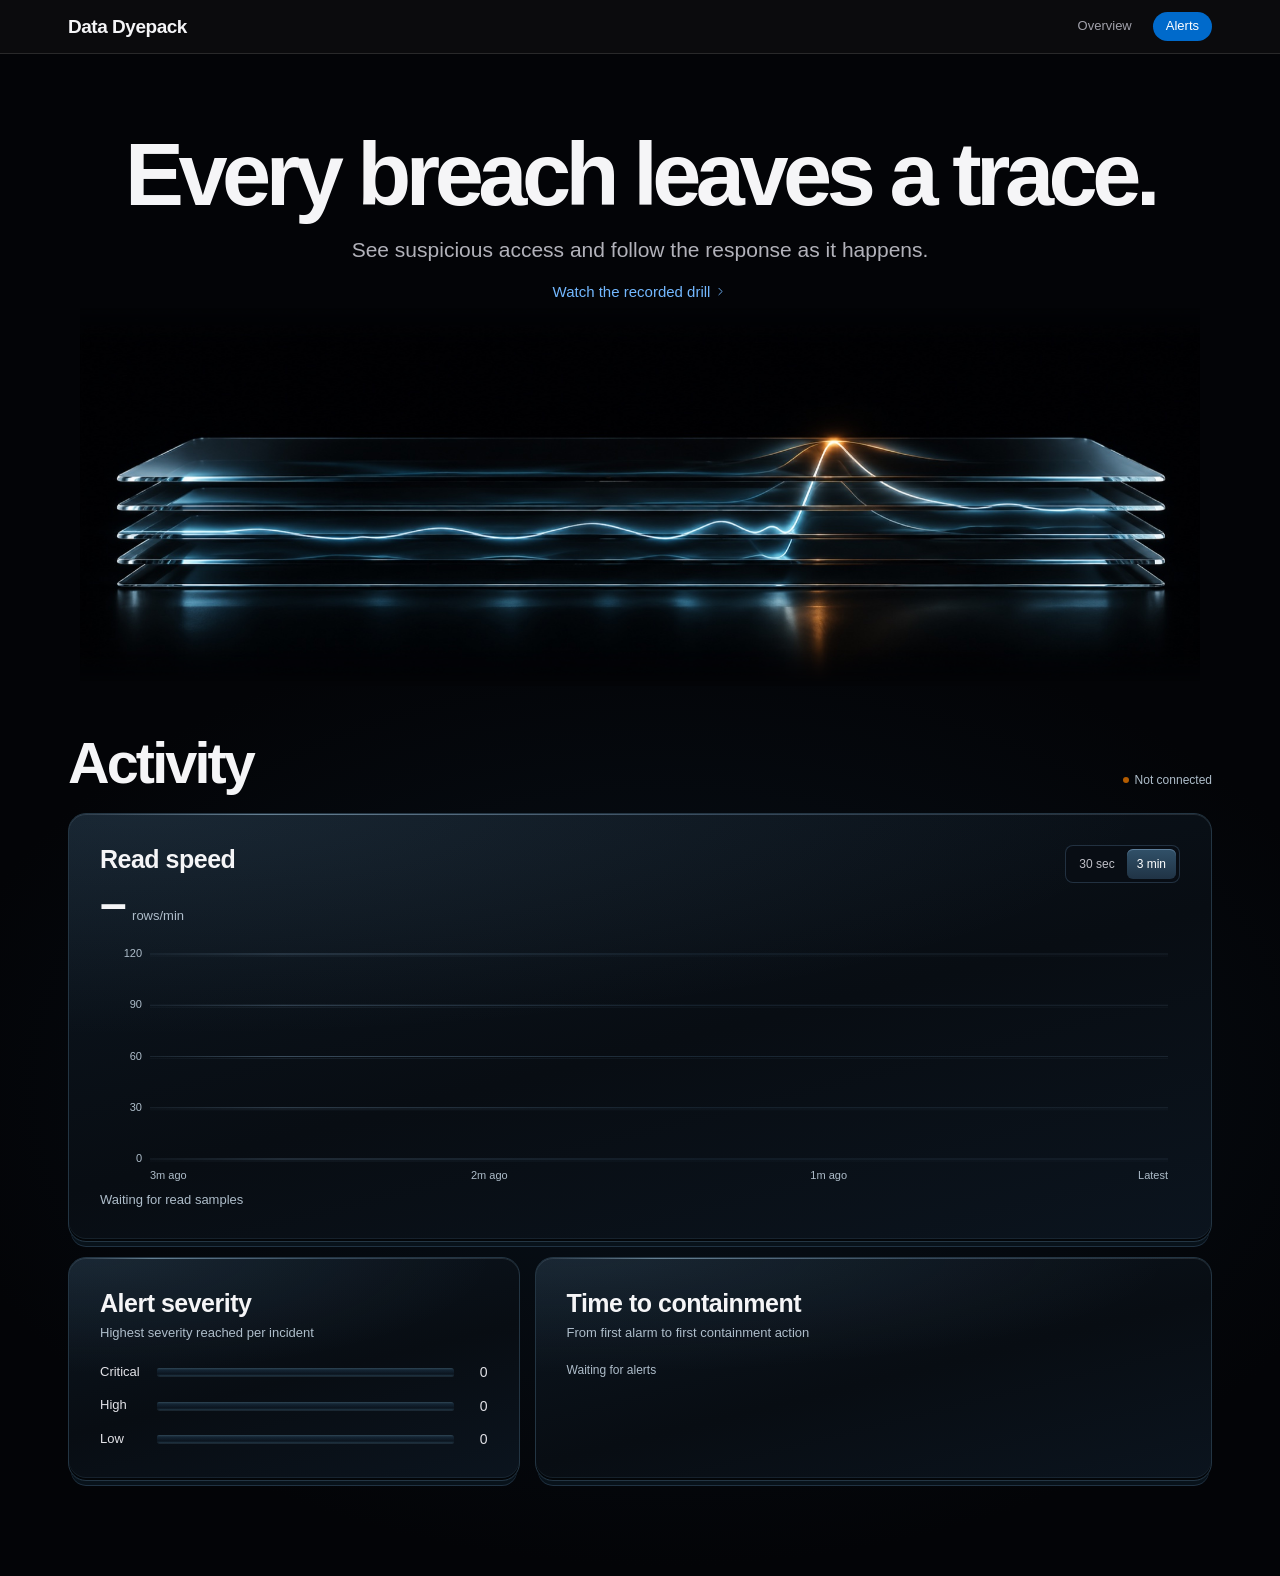
==== commit 8d546883: "Add the glass-styled launch overview and activity charts" ====
--- a/dyepack/web/index.html
+++ b/dyepack/web/index.html
@@ -4,8 +4,8 @@
   <meta charset="utf-8">
   <meta name="viewport" content="width=device-width, initial-scale=1">
   <meta name="referrer" content="no-referrer">
-  <meta name="description" content="Review and respond to Data Dyepack security alerts.">
-  <title>Alerts | Data Dyepack</title>
+  <meta name="description" content="Follow live read activity, suspicious access, and containment in Data Dyepack.">
+  <title>Data Dyepack</title>
   <link rel="icon" href="data:image/svg+xml,%3Csvg xmlns='http://www.w3.org/2000/svg' viewBox='0 0 24 24'%3E%3Cpath d='M12 2 4 5v6c0 5 3.6 8.8 8 11 4.4-2.2 8-6 8-11V5z' fill='%233b4149'/%3E%3Cpath d='m8.5 12 2.4 2.4 4.6-4.8' fill='none' stroke='white' stroke-width='1.6' stroke-linecap='round' stroke-linejoin='round'/%3E%3C/svg%3E">
   <link rel="stylesheet" href="styles.css">
   <script type="module" src="app.js"></script>
@@ -18,9 +18,68 @@
     <symbol id="i-down" viewBox="0 0 24 24"><path d="m6 9 6 6 6-6"/></symbol>
     <symbol id="i-back" viewBox="0 0 24 24"><path d="m14 5-7 7 7 7"/></symbol>
   </svg>
-  <a class="skip" href="#main">Skip to alerts</a>
-
-  <main id="main" class="app" tabindex="-1">
+  <a id="skip-view" class="skip" href="#overview">Skip to content</a>
+  <header class="product-nav">
+    <nav class="product-nav-inner" aria-label="Data Dyepack">
+      <a class="product-mark" href="#overview">Data Dyepack</a>
+      <div class="product-links">
+        <a id="overview-link" href="#overview" aria-current="page">Overview</a>
+        <a id="alerts-link" class="launch-button" href="#alerts">Alerts<span id="nav-alert-count" class="nav-alert-count" hidden></span></a>
+      </div>
+    </nav>
+  </header>
+
+  <main id="overview" class="overview" tabindex="-1">
+    <section class="launch-hero" aria-labelledby="launch-heading">
+      <header class="launch-intro">
+        <h1 id="launch-heading">Every breach<br class="launch-break"> leaves a trace.</h1>
+        <p>See suspicious access and follow the response as it happens.</p>
+        <a id="launch-watch" class="launch-watch" href="?replay=1">Watch the recorded drill<svg class="icon" aria-hidden="true"><use href="#i-chevron"/></svg></a>
+      </header>
+      <div class="launch-art" aria-hidden="true"></div>
+    </section>
+
+    <section id="activity" class="launch-activity" aria-labelledby="activity-heading">
+      <header class="activity-heading">
+        <h2 id="activity-heading">Activity</h2>
+        <p id="overview-conn" class="connection" role="status" data-state="connecting">Connecting</p>
+      </header>
+
+      <section class="launch-chart" aria-labelledby="traffic-heading">
+        <header class="chart-heading">
+          <div>
+            <h3 id="traffic-heading">Read speed</h3>
+            <p class="chart-value"><strong id="traffic-rate">–</strong><span>rows/min</span></p>
+          </div>
+          <div class="chart-period" role="group" aria-label="Read speed time range">
+            <button type="button" data-range="30" aria-pressed="false">30 sec</button>
+            <button type="button" data-range="180" aria-pressed="true">3 min</button>
+          </div>
+        </header>
+        <div id="traffic-chart" class="traffic-chart"></div>
+        <footer class="chart-caption">
+          <span id="traffic-peak">Waiting for read samples</span>
+          <span id="traffic-marker-key" class="marker-key" hidden>Alarm</span>
+        </footer>
+      </section>
+
+      <div class="activity-grid">
+        <section class="launch-metric" aria-labelledby="severity-heading">
+          <h3 id="severity-heading">Alert severity</h3>
+          <p class="metric-context">Highest severity reached per incident</p>
+          <dl id="severity-chart" class="severity-chart"></dl>
+        </section>
+        <section class="launch-metric" aria-labelledby="containment-heading">
+          <h3 id="containment-heading">Time to containment</h3>
+          <p class="metric-context">From first alarm to first containment action</p>
+          <p id="containment-empty" class="launch-empty">Waiting for alerts</p>
+          <ol id="containment-chart" class="containment-chart"></ol>
+        </section>
+      </div>
+    </section>
+  </main>
+
+  <main id="main" class="app" tabindex="-1" hidden>
     <aside class="alert-sidebar" aria-labelledby="alerts-heading">
       <header class="sidebar-heading">
         <div class="sidebar-title">
@@ -47,7 +106,6 @@
           <div id="action-items" class="menu-items"></div>
         </details>
         <div class="toolbar-status">
-          <span class="brand">Data Dyepack</span>
           <span id="conn" class="connection" data-state="connecting" role="status">Connecting</span>
         </div>
       </header>
@@ -83,15 +141,16 @@
       </div>
     </section>
 
-    <div id="player" class="player" aria-label="Recorded drill playback" hidden>
-      <span class="recording-label">Recorded drill</span>
-      <button id="play" class="button" type="button" disabled>Pause</button>
-      <span id="clock" class="clock">0:00 / 0:00</span>
-      <button id="restart" class="button" type="button" disabled>Restart</button>
-      <select id="replay-speed" class="button" aria-label="Playback speed" disabled><option value="1">1×</option><option value="4">4×</option></select>
-      <a class="back-live" href="./">End replay</a>
-    </div>
   </main>
+
+  <div id="player" class="player" aria-label="Recorded drill playback" hidden>
+    <span class="recording-label">Recorded drill</span>
+    <button id="play" class="button" type="button" disabled>Pause</button>
+    <span id="clock" class="clock">0:00 / 0:00</span>
+    <button id="restart" class="button" type="button" disabled>Restart</button>
+    <select id="replay-speed" class="button" aria-label="Playback speed" disabled><option value="1">1×</option><option value="4">4×</option></select>
+    <a class="back-live" href="./">End replay</a>
+  </div>
 
   <dialog id="lab-tools" class="tools" aria-labelledby="tools-title">
     <header class="sheet-header"><h2 id="tools-title">Lab Tools</h2><form method="dialog"><button class="button" type="submit" autofocus>Done</button></form></header>
--- a/dyepack/web/styles.css
+++ b/dyepack/web/styles.css
@@ -381,3 +381,185 @@
 @media (prefers-reduced-motion: reduce) {
   *, *::before, *::after { animation: none !important; transition: none !important; }
 }
+
+/* Product overview */
+body { --product-nav-height: 54px; --player-space: 0px; }
+body[data-replay] { --player-space: 56px; }
+.app { height: calc(100dvh - var(--product-nav-height) - var(--player-space)); }
+.product-nav {
+  position: sticky;
+  top: 0;
+  z-index: 4;
+  background: #0b0b0d;
+  color: #f5f5f7;
+  border-bottom: 1px solid rgb(255 255 255 / 12%);
+}
+.product-nav-inner {
+  display: flex;
+  align-items: center;
+  justify-content: space-between;
+  gap: 14px;
+  height: calc(var(--product-nav-height) - 1px);
+  max-width: 1200px;
+  margin: auto;
+  padding: 0 28px;
+}
+.product-mark { color: inherit; text-decoration: none; font-size: 19px; font-weight: 670; letter-spacing: -.025em; }
+.product-links { display: flex; align-items: center; gap: 21px; flex: none; }
+.product-links a { color: inherit; text-decoration: none; font-size: 13px; }
+.product-links > [aria-current]:not(.launch-button) { color: #a1a1aa; }
+.product-links .launch-button {
+  display: inline-flex;
+  align-items: center;
+  gap: 6px;
+  padding: 5px 13px 6px;
+  border-radius: 999px;
+  background: #006acb;
+  color: #fff;
+}
+.product-links .launch-button:hover { background: #1176d7; }
+.nav-alert-count { font: 650 11px/1.15 var(--sign); font-variant-numeric: tabular-nums; border-radius: 8px; padding: 1px 4px; background: rgb(255 255 255 / 22%); }
+body:has(> #main:not([hidden])) .product-nav { background: #f9f9fb; color: var(--ink); border-color: var(--line); }
+body:has(> #main:not([hidden])) .product-links .launch-button[aria-current] { background: #e9eef7; color: #154d87; }
+body:has(> #main:not([hidden])) .product-links .nav-alert-count { background: #dbe5f4; }
+#player:not([hidden]) { position: fixed; z-index: 3; inset: auto 0 0; min-height: var(--player-space); }
+body:has(> #overview:not([hidden])) .player { background: #151518; color: #f5f5f7; border-color: #303036; }
+body:has(> #overview:not([hidden])) .player .button { background: #29292e; border-color: #393940; color: #f5f5f7; }
+body:has(> #overview:not([hidden])) .player .button:hover:not(:disabled) { background: #393940; }
+body:has(> #overview:not([hidden])) :is(.clock, .back-live) { color: #b6b6bc; }
+body[data-replay] .overview { padding-bottom: var(--player-space); }
+
+.overview {
+  --glass-label: #aebdca;
+  --glass-line: #cbe6fb;
+  --signal-ice: #8fcfff;
+  --signal-amber: #ffb467;
+  color: #f5f5f7;
+  background: radial-gradient(ellipse 960px 620px at 52% 68%, #08111a 0%, #030407 77%);
+  color-scheme: dark;
+}
+.launch-hero { background: #030407; text-align: center; overflow: hidden; }
+.launch-intro { position: relative; z-index: 1; max-width: 1160px; margin: 0 auto; padding: clamp(44px, 6vw, 84px) 20px 0; }
+.launch-intro h1 {
+  margin: 0;
+  font-size: clamp(37px, 6.9vw, 98px);
+  line-height: .99;
+  letter-spacing: -.062em;
+  font-weight: 700;
+  text-wrap: balance;
+}
+.launch-break { display: none; }
+.launch-intro p { margin: 17px auto 0; color: #b2b2ba; font-size: clamp(15px, 1.8vw, 21px); text-wrap: balance; }
+.launch-watch { display: inline-flex; align-items: center; gap: 4px; margin-top: 15px; color: #73b8ff; font-size: 15px; text-decoration: none; }
+.launch-watch:hover { text-decoration: underline; }
+.launch-watch .icon { width: 13px; height: 13px; }
+.launch-art {
+  height: clamp(220px, 30vw, 390px);
+  max-width: 1360px;
+  margin: 0 auto;
+  background: url("signal.jpg") center 54% / min(100%, 1120px) auto no-repeat;
+  mask-image: linear-gradient(to bottom, transparent, #000 12%, #000 90%, transparent);
+}
+
+.launch-activity { max-width: 1200px; margin: auto; padding: 47px 28px 95px; scroll-margin-top: var(--product-nav-height); }
+.activity-heading { display: flex; flex-wrap: wrap; align-items: baseline; justify-content: space-between; gap: 8px 18px; margin-bottom: 19px; }
+.activity-heading h2 { margin: 0; font-size: clamp(32px, 4.5vw, 58px); line-height: 1.06; letter-spacing: -.05em; font-weight: 680; }
+.activity-heading .connection { margin: 0; color: var(--glass-label); }
+.launch-chart, .launch-metric {
+  position: relative;
+  min-width: 0;
+  padding: clamp(17px, 3vw, 31px);
+  border: 1px solid #233543;
+  border-radius: 18px;
+  background:
+    radial-gradient(ellipse 88% 52% at 6% 0%, #749fbe21, transparent),
+    linear-gradient(166deg, #0c1620 0%, #080d13 53%, #0b141e 100%);
+  box-shadow: inset 0 1px 0 #daefff1f, inset 0 -2px 0 #030609,
+    inset 0 -3px 0 #8abeeb1a, 0 7px 0 -3px #08121a, 0 8px 0 -3px #203242;
+}
+.launch-chart::before, .launch-metric::before {
+  position: absolute;
+  inset: 0 17px auto;
+  height: 1px;
+  background: linear-gradient(90deg, transparent, #b9e3ff66 16%, #6e9bc836 57%, transparent);
+  content: "";
+  pointer-events: none;
+}
+.chart-heading { display: flex; align-items: flex-start; justify-content: space-between; gap: 14px; }
+.chart-heading h3, .launch-metric h3 { margin: 0; color: #f5f5f7; font-size: clamp(17px, 2.1vw, 25px); font-weight: 650; line-height: 1.18; letter-spacing: -.02em; }
+.chart-value { display: flex; align-items: baseline; gap: 8px; margin: 5px 0 3px; }
+.chart-value strong { color: #f5f5f7; font-size: clamp(27px, 4vw, 48px); font-weight: 670; line-height: 1; letter-spacing: -.055em; font-variant-numeric: tabular-nums; }
+.chart-value span, .metric-context, .chart-caption { color: var(--glass-label); font-size: 13px; }
+.chart-period { display: flex; flex: none; gap: 2px; padding: 3px; background: #080d14; border: 1px solid #80b5e337; border-radius: 8px; }
+.chart-period button { min-height: 30px; padding: 2px 10px; border: 0; border-radius: 6px; background: transparent; color: #bfbfc7; font-size: 12px; cursor: pointer; }
+.chart-period button[aria-pressed="true"] { background: linear-gradient(#315169, #203345); box-shadow: inset 0 1px 0 #b1d9fb55; color: #fff; }
+.chart-period button:hover:not([aria-pressed="true"]) { color: #fff; }
+.traffic-chart { height: clamp(133px, 19vw, 248px); margin: 10px 0 7px; color: var(--signal-ice); }
+.traffic-chart svg { display: block; }
+.traffic-grid, .traffic-grid-depth { fill: none; stroke: url(#traffic-edge); }
+.traffic-grid-depth { opacity: .30; }
+.traffic-copy { fill: var(--glass-label); font: 11px var(--sign); }
+.traffic-line, .traffic-glow { fill: none; stroke-linejoin: round; stroke-linecap: round; }
+.traffic-line { stroke: url(#traffic-beam); stroke-width: 1.75; }
+.traffic-glow { stroke: #5db6fc; stroke-width: 5; opacity: .59; filter: blur(2.8px); }
+.traffic-point { fill: var(--glass-line); }
+.traffic-alarm { fill: var(--signal-amber); stroke: #ffedd6; stroke-width: .55; filter: drop-shadow(0 0 4px #ff8a30bd); }
+.traffic-alarm-line { stroke: var(--signal-amber); stroke-dasharray: 2 5; stroke-opacity: .62; }
+.chart-caption { display: flex; flex-wrap: wrap; gap: 8px 20px; justify-content: space-between; font-variant-numeric: tabular-nums; }
+.marker-key { display: inline-flex; align-items: center; gap: 6px; }
+.marker-key::before { content: ""; width: 6px; height: 6px; border-radius: 50%; background: var(--signal-amber); box-shadow: 0 0 6px #ffad6180; }
+.activity-grid { display: grid; grid-template-columns: minmax(0, 4fr) minmax(0, 6fr); gap: 15px; margin-top: 15px; }
+.metric-context { margin: 6px 0 19px; }
+.severity-chart { display: grid; grid-template-columns: auto minmax(0, 1fr); gap: 13px 17px; margin: 0; align-items: center; }
+.severity-chart dt { color: #e3e3e8; font-size: 13px; }
+.severity-chart dd { display: flex; align-items: center; gap: 10px; margin: 0; }
+.severity-value { min-width: 3ch; color: #e3e3e8; text-align: right; font-variant-numeric: tabular-nums; }
+.severity-track, .containment-track {
+  display: block;
+  flex: 1;
+  height: 8px;
+  border-radius: 2px 3px 2px 3px;
+  background: linear-gradient(180deg, #304756, #142534 24%, #0b141e 76%, #213746);
+  box-shadow: 0 1px 0 #81bbde25;
+}
+.severity-bar, .containment-bar {
+  --beam-light: #d6efff;
+  --beam-base: #4e97c4;
+  --beam-glow: #6cbfff66;
+  display: block;
+  height: 100%;
+  width: var(--fraction);
+  border-radius: inherit;
+  background: linear-gradient(180deg, var(--beam-light), var(--beam-base) 48%, #163a51 86%, var(--beam-base));
+  box-shadow: 0 0 9px var(--beam-glow);
+}
+.severity-bar.critical { --beam-light: #ffe4c3; --beam-base: #e38947; --beam-glow: #ffa95c66; }
+.severity-bar.high { --beam-light: #f2d6b7; --beam-base: #a8784a; --beam-glow: #e0aa6540; }
+.containment-chart { margin: 0; padding: 0; list-style: none; }
+.containment-chart li { display: grid; grid-template-columns: minmax(0, 1fr) auto; align-items: baseline; gap: 6px 8px; padding: 8px 0; }
+.containment-chart li + li { border-top: 1px solid #253443; }
+.containment-link { color: #e3e3e8; font-size: 13px; text-decoration: none; overflow-wrap: anywhere; }
+.containment-link:hover { text-decoration: underline; }
+.containment-value, .launch-empty { color: var(--glass-label); font-size: 12px; font-variant-numeric: tabular-nums; }
+.containment-track { grid-column: 1 / -1; width: 100%; height: 5px; }
+.containment-bar { min-width: 3px; }
+.launch-empty { margin: 0; }
+
+@media (max-width: 700px) {
+  .app { height: auto; min-height: calc(100dvh - var(--product-nav-height) - var(--player-space)); }
+  body[data-replay] .app { padding-bottom: var(--player-space); }
+  .sidebar-heading, .detail-toolbar { top: var(--product-nav-height); }
+  .product-nav-inner { padding-inline: 15px; }
+  .product-links { gap: 12px; }
+  .launch-intro { padding-top: 48px; }
+  .launch-break { display: initial; }
+  .launch-art { height: clamp(195px, 44vw, 310px); background-size: max(100%, 470px) auto; }
+  .launch-activity { padding: 32px 15px 48px; }
+  .activity-grid { grid-template-columns: minmax(0, 1fr); }
+}
+@media (max-width: 360px) {
+  .product-nav-inner { gap: 6px; padding-inline: 11px; }
+  .product-mark { font-size: 16px; }
+  .product-links { gap: 8px; }
+  .chart-period button { padding-inline: 6px; }
+}
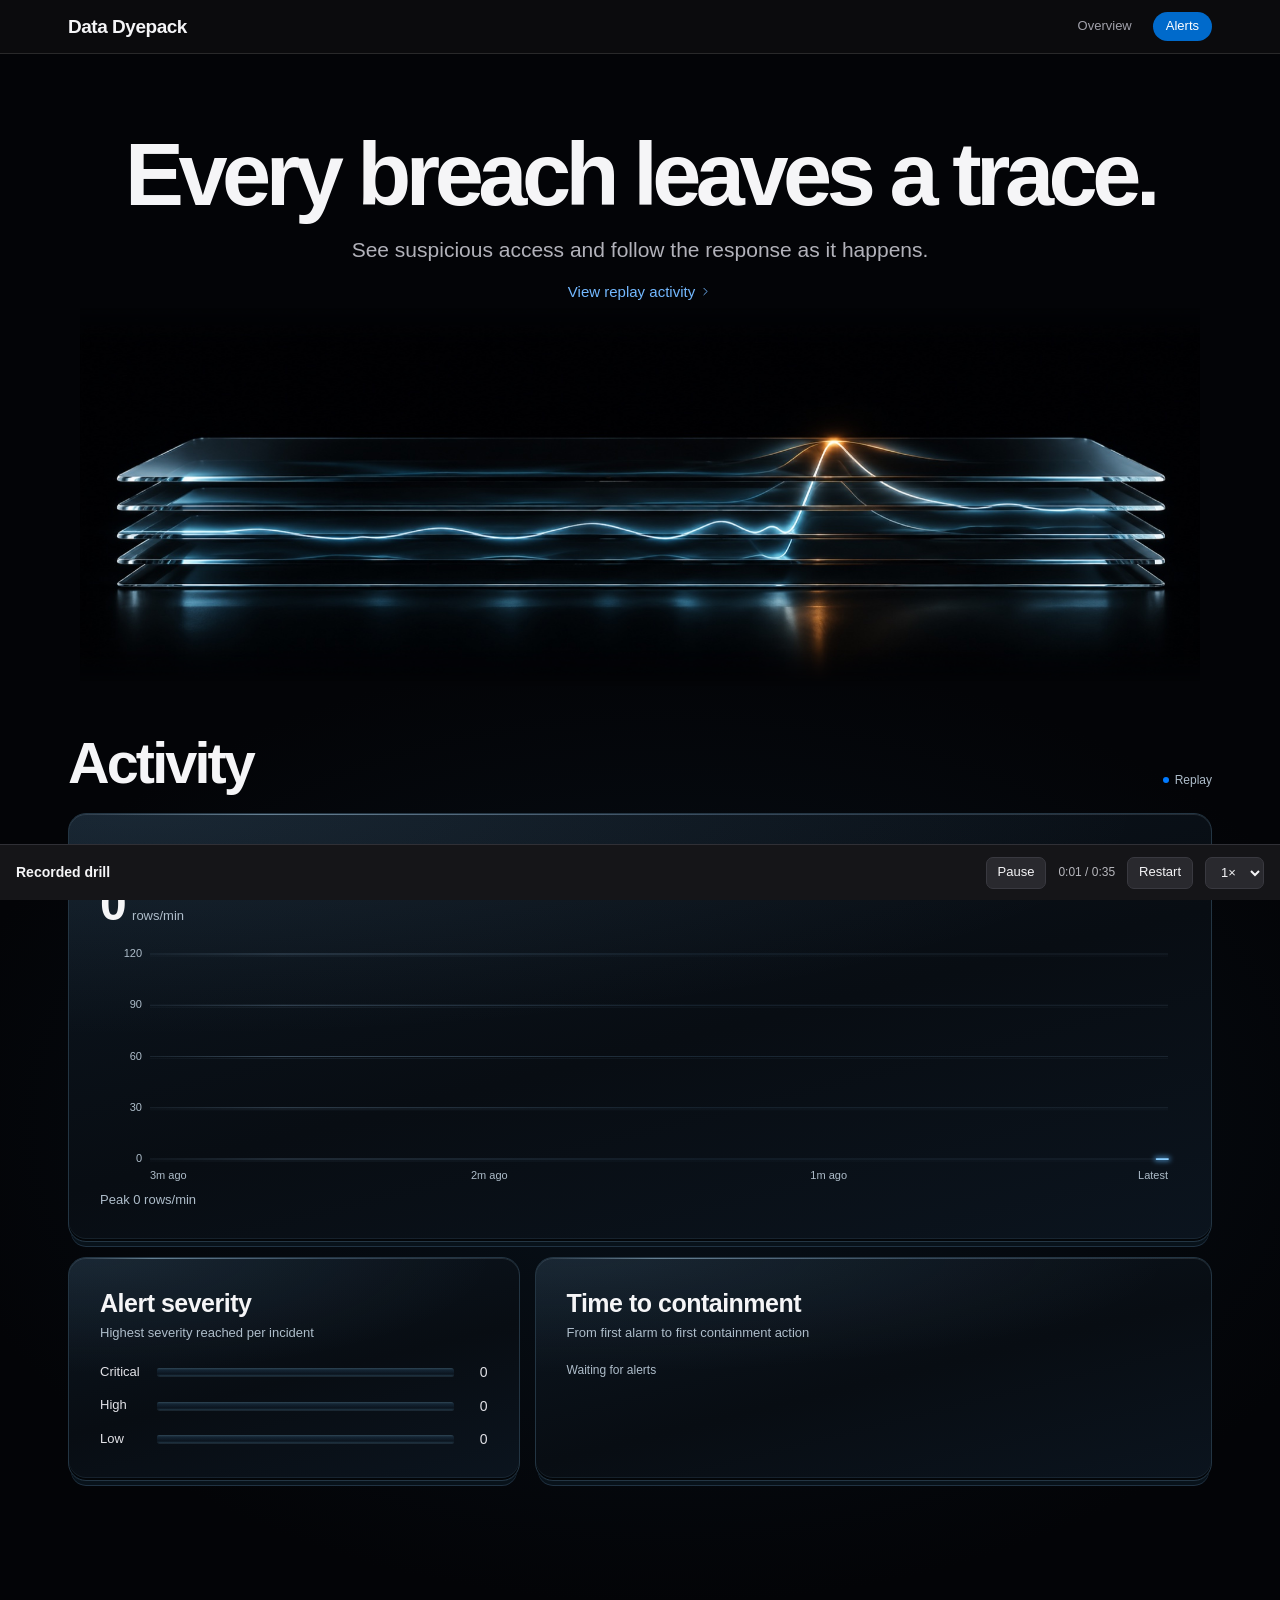
==== commit 3960bafc: "fix: precaution locks stay out of breach counts, export reports that stayed locked say so, dashboard" ====
--- a/dyepack/web/index.html
+++ b/dyepack/web/index.html
@@ -49,7 +49,7 @@
         <header class="chart-heading">
           <div>
             <h3 id="traffic-heading">Read speed</h3>
-            <p class="chart-value"><strong id="traffic-rate">–</strong><span>rows/min</span></p>
+            <p class="chart-value"><strong id="traffic-rate">-</strong><span>rows/min</span></p>
           </div>
           <div class="chart-period" role="group" aria-label="Read speed time range">
             <button type="button" data-range="30" aria-pressed="false">30 sec</button>
@@ -193,7 +193,7 @@
           </section>
         <section class="panel speed-panel" aria-labelledby="speed-h">
             <h2 id="speed-h">Read speed <small>Customer table · last 3 minutes</small></h2>
-            <div class="now"><strong id="rate">–</strong><span>rows/min</span></div>
+            <div class="now"><strong id="rate">-</strong><span>rows/min</span></div>
             <div id="chart" class="chart"></div>
           </section>
         <section class="panel drive-panel" aria-labelledby="drive-h">
--- a/dyepack/web/styles.css
+++ b/dyepack/web/styles.css
@@ -303,7 +303,7 @@
 .print, .note { min-width: 0; padding: 12px 14px; border: 1px solid var(--line); border-radius: 12px; background: var(--ground); overflow-wrap: anywhere; }
 .note.new { animation: drop .24s ease-out; }
 @keyframes drop { from { opacity: 0; transform: translateY(-5px); } }
-.print-top { justify-content: space-between; }
+.print-top, .note-top { display: flex; align-items: baseline; justify-content: space-between; gap: 10px; }
 .print p { margin: 5px 0 0; font-size: 13px; }
 .print.leaked { border-color: #f4ced8; }
 .print .trace { color: #9f2940; font-weight: 650; }
